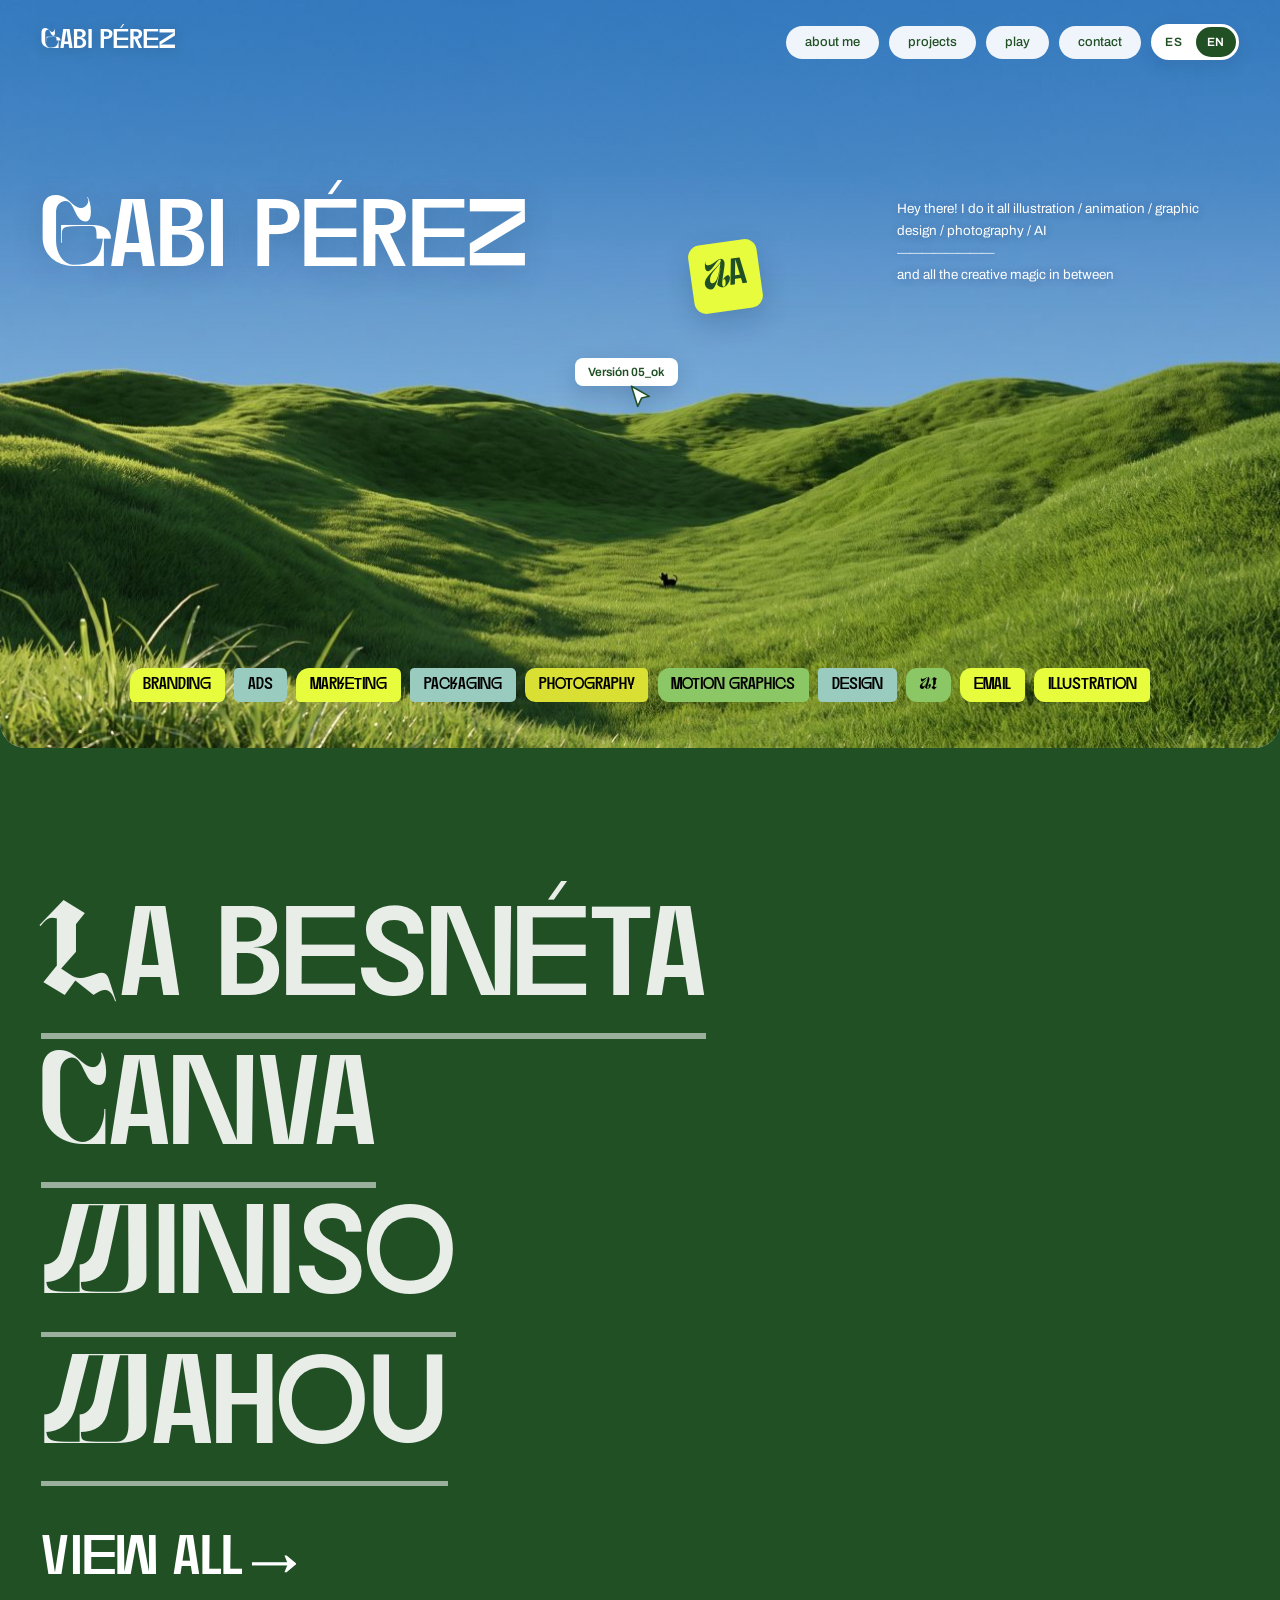
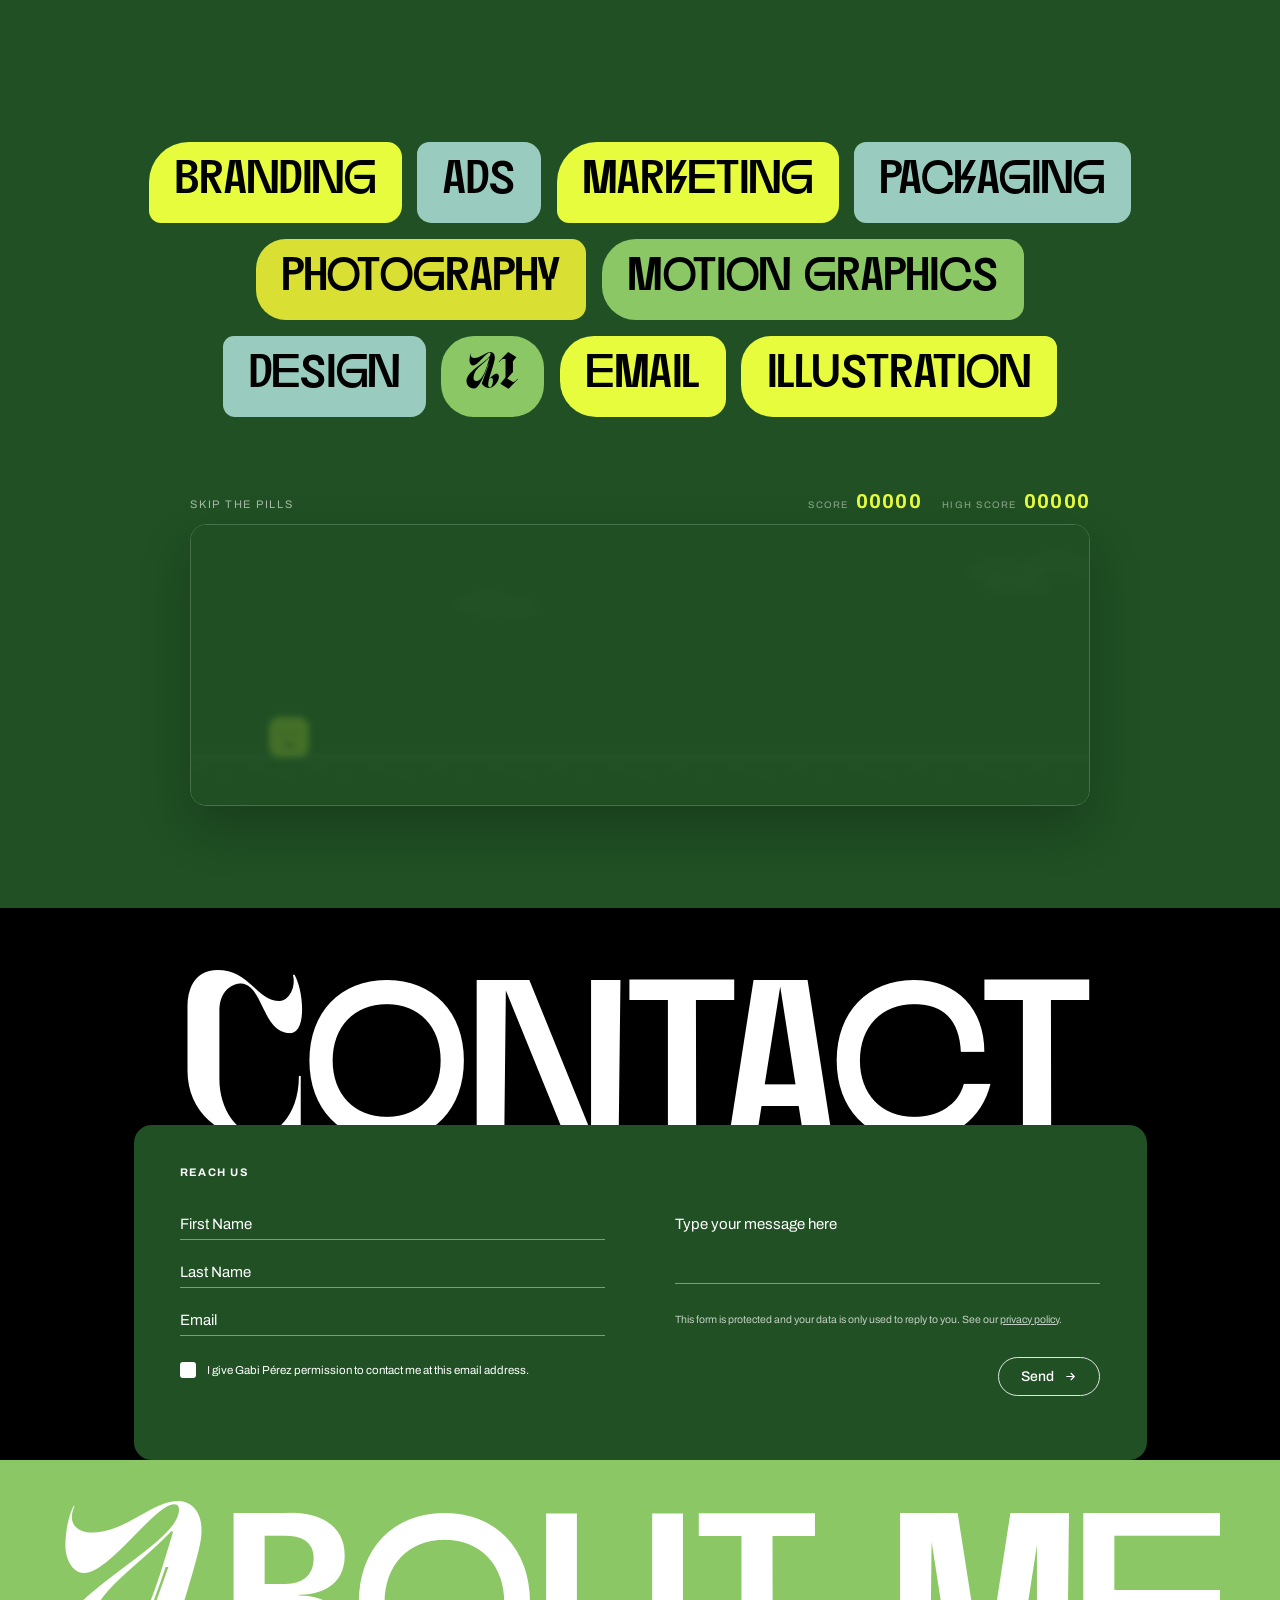
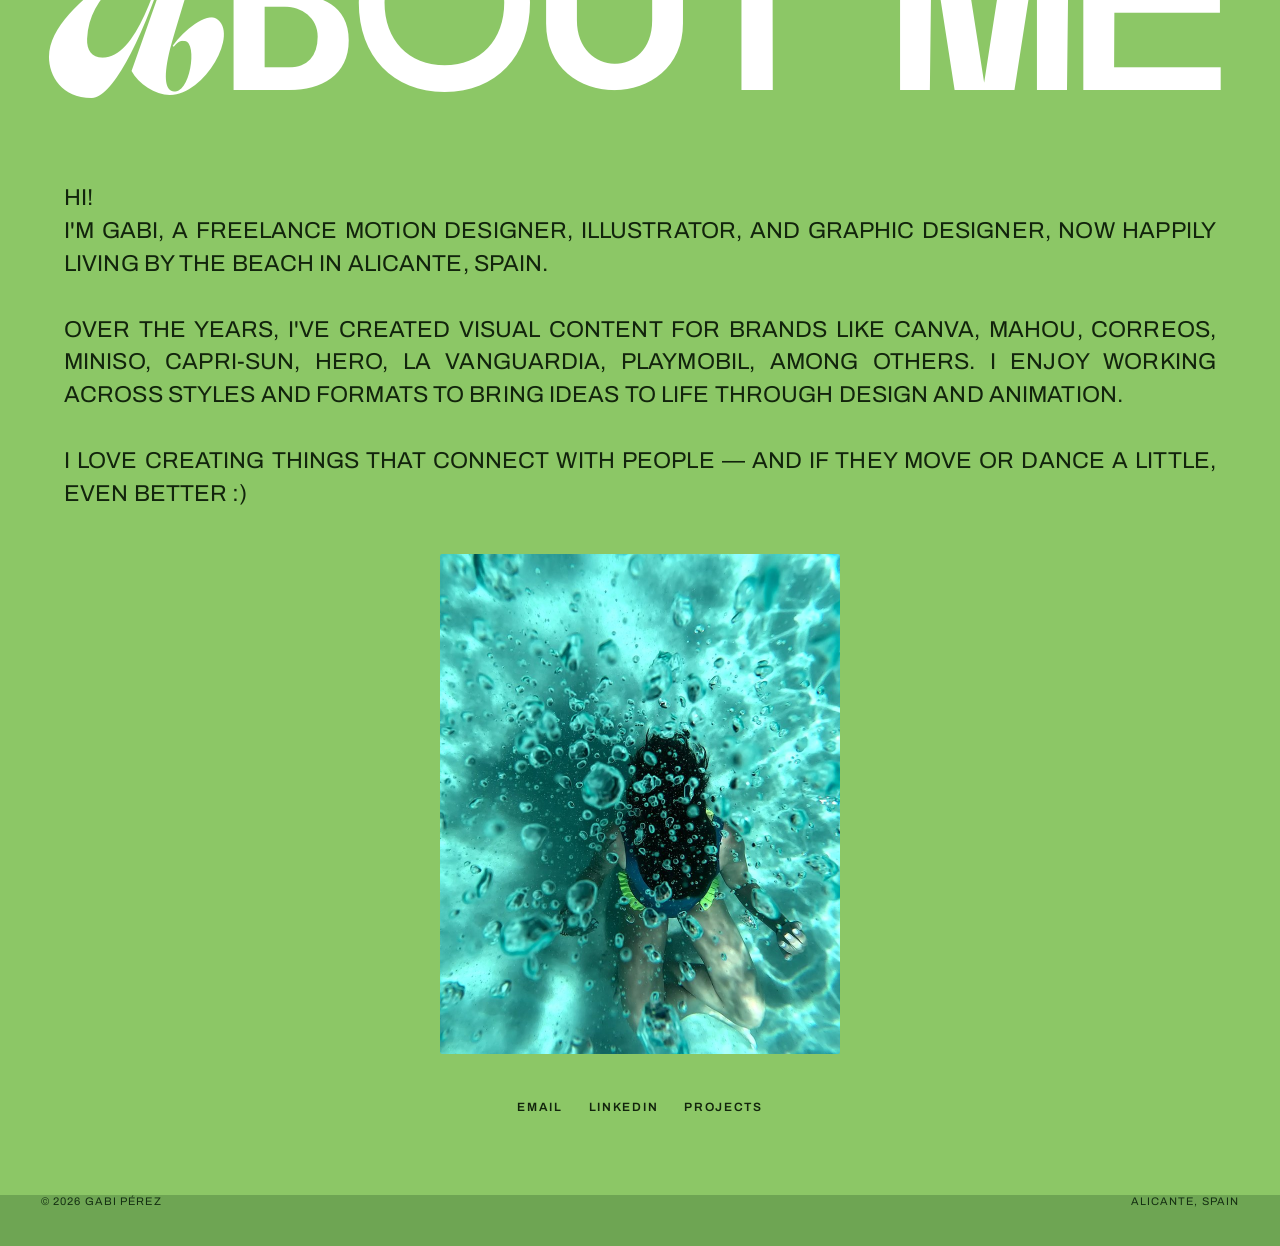
==== index.html @ c99c4c29 "Portafolio de Gabi Pérez" ====
<!DOCTYPE html>
<html lang="es">
<head>
<meta charset="utf-8">
<meta name="viewport" content="width=device-width, initial-scale=1">
<title>gabi pérez — motion design, ilustración y diseño gráfico</title>
<meta name="description" content="Gabi Pérez — motion designer, ilustradora y diseñadora gráfica freelance en Alicante.">
<meta property="og:title" content="gabi pérez">
<meta property="og:description" content="Motion design, ilustración y diseño gráfico.">
<link rel="preconnect" href="https://fonts.googleapis.com">
<link rel="preconnect" href="https://fonts.gstatic.com" crossorigin>
<link href="https://fonts.googleapis.com/css2?family=Archivo:wght@400;500;600;700;800&display=swap" rel="stylesheet">
<link rel="stylesheet" href="css/style.css">
</head>
<body>

<!-- ===================== NAVBAR ===================== -->
<header class="nav" id="nav">
  <a href="#top" class="nav-logo">Gabi pérez</a>
  <nav class="nav-pills">
    <a href="#about"     class="pill" data-i18n="nav.about">about me</a>
    <a href="#proyectos" class="pill" data-i18n="nav.proyectos">proyectos</a>
    <a href="#tags"      class="pill" data-i18n="nav.juega">juega</a>
    <a href="#contacto"  class="pill" data-i18n="nav.contacto">contacto</a>
    <span class="lang-switch" role="group" aria-label="Idioma / Language"><button type="button" data-lang="es">ES</button><button type="button" data-lang="en">EN</button></span>
  </nav>
</header>

<!-- ===================== HERO ===================== -->
<section class="hero" id="top">
  <div class="hero-bg"></div>

  <div class="hero-inner">
    <h1 class="hero-title" data-split>Gabi pérez</h1>

    <p class="hero-note">
      <span data-i18n="hero.note1">Hey there! I do it all illustration / animation /
      graphic design / photography / IA</span>
      <span class="dash">————————</span>
      <span data-i18n="hero.note2">and all the creative magic in between</span>
    </p>

    <!-- pegatina "Aa" -->
    <div class="sticky-aa" aria-hidden="true"><span>Aa</span></div>

    <!-- etiqueta de cursor tipo Figma -->
    <div class="cursor-tag" aria-hidden="true">
      <div class="cursor-chip">Versión 05_ok</div>
      <svg class="cursor-arrow" viewBox="0 0 24 24" fill="none">
        <path d="M4 2l16 9-7 1.6L9.6 20 4 2z" fill="#fff" stroke="#205024" stroke-width="1.4" stroke-linejoin="round"/>
      </svg>
    </div>
  </div>

  <!-- fila de etiquetas sobre las colinas -->
  <div class="hero-tags">
    <span class="tag-sm" data-tag="branding">branding</span><span class="tag-sm" data-tag="ads">ads</span>
    <span class="tag-sm" data-tag="marketing">marketing</span><span class="tag-sm" data-tag="packaging">packaging</span>
    <span class="tag-sm" data-tag="fotografía">fotografía</span><span class="tag-sm" data-tag="motion graphics">motion graphics</span>
    <span class="tag-sm" data-tag="diseño">diseño</span><span class="tag-sm" data-tag="ia">ia</span>
    <span class="tag-sm" data-tag="mailing">mailing</span><span class="tag-sm" data-tag="ilustración">ilustración</span>
  </div>
</section>

<!-- ===================== PROYECTOS ===================== -->
<section class="projects" id="proyectos">
  <p class="filtro-aviso" id="filtroAviso"></p>
  <div class="proj-list" id="projList"></div>

  <a class="ver-todos" href="#" id="verTodos">
    <span class="vt-label" data-i18n="proy.verTodos">ver todos</span>
    <span class="vt-arrow">→</span>
  </a>

  <!-- portada que aparece al pasar el ratón -->
  <figure class="proj-cover" id="projCover" aria-hidden="true">
    <img id="projCoverImg" alt="">
  </figure>
</section>

<!-- ===================== TAGS ===================== -->
<section class="tags" id="tags">
  <div class="tag-row">
    <span class="tag" data-tag="branding">branding</span><span class="tag lime" data-tag="ads">ads</span>
    <span class="tag" data-tag="marketing">marketing</span><span class="tag lime" data-tag="packaging">packaging</span>
  </div>
  <div class="tag-row">
    <span class="tag lime" data-tag="fotografía">fotografía</span><span class="tag" data-tag="motion graphics">motion graphics</span>
  </div>
  <div class="tag-row">
    <span class="tag" data-tag="diseño">diseño</span><span class="tag lime" data-tag="ia">ia</span>
    <span class="tag" data-tag="mailing">mailing</span><span class="tag lime" data-tag="ilustración">ilustración</span>
  </div>

  <!-- ---------- JUEGA: mini runner ---------- -->
  <div class="game-wrap">
    <div class="game-head">
      <span class="game-lbl" data-i18n="juego.lbl">salta las pastillas</span>
      <span class="game-scores">
        <span class="sc"><i data-i18n="juego.score">score</i> <b id="juegoScore">00000</b></span>
        <span class="sc"><i data-i18n="juego.record">récord</i> <b id="juegoBest">00000</b></span>
      </span>
    </div>

    <div class="game-box">
      <canvas id="juego" width="900" height="280"
              aria-label="Mini juego: salta los obstáculos" data-i18n-aria="juego.aria"></canvas>

      <div class="game-overlay on" id="juegoOverlay">
        <p class="game-t" id="juegoTitulo" data-i18n="juego.t">¿Jugamos?</p>
        <button class="game-btn" id="juegoBtn" type="button" data-i18n="juego.btn">Empezar</button>
        <p class="game-help" data-i18n="juego.help">espacio · flecha arriba · clic — para saltar</p>
      </div>
    </div>
  </div>
</section>

<!-- ===================== CONTACTO ===================== -->
<section class="contact" id="contacto">
  <h2 class="giant" data-split data-i18n="contacto.tit">Contacto</h2>

  <div class="contact-card">
    <p class="reach" data-i18n="contacto.reach">REACH US</p>

    <form id="contactForm" data-email="motiongabi@gmail.com" novalidate>
      <div class="form-cols">
        <div class="col">
          <div class="field">
            <input type="text" name="firstname" id="f-first" placeholder=" " autocomplete="given-name">
            <label for="f-first" data-i18n="form.nombre">First Name</label>
          </div>
          <div class="field">
            <input type="text" name="lastname" id="f-last" placeholder=" " autocomplete="family-name">
            <label for="f-last" data-i18n="form.apellido">Last Name</label>
          </div>
          <div class="field">
            <input type="email" name="email" id="f-mail" placeholder=" " autocomplete="email">
            <label for="f-mail" data-i18n="form.email">Email</label>
          </div>
          <label class="perm">
            <input type="checkbox" name="permission" id="f-perm">
            <span class="box" aria-hidden="true"></span>
            <span class="perm-txt" data-i18n="form.permiso">Doy permiso a Gabi Pérez para contactarme en este email.</span>
          </label>
        </div>

        <div class="col">
          <div class="field area">
            <textarea name="message" id="f-msg" placeholder=" "></textarea>
            <label for="f-msg" data-i18n="form.mensaje">Type your message here</label>
          </div>
          <p class="fine">
            <span data-i18n="form.fine">Este formulario está protegido y tus datos sólo se usan para responderte. Consulta la</span>
            <a href="#" data-i18n="form.priv">política de privacidad</a>.
          </p>
          <div class="send-bar">
            <p class="form-msg" id="formMsg" role="status" aria-live="polite"></p>
            <button type="submit" class="send">
              <span data-i18n="form.send">Send</span>
              <svg viewBox="0 0 24 24" fill="none" aria-hidden="true">
                <path d="M5 12h13M13 6l6 6-6 6" stroke="currentColor" stroke-width="2"
                      stroke-linecap="round" stroke-linejoin="round"/>
              </svg>
            </button>
          </div>
        </div>
      </div>
      <input type="text" name="_honey" class="hp" tabindex="-1" autocomplete="off" aria-hidden="true">
    </form>
  </div>
</section>

<!-- ===================== ABOUT ===================== -->
<section class="about" id="about">
  <h2 class="giant" data-split data-i18n="about.tit">About me</h2>

  <div class="about-text">
    <p data-i18n-html="about.p1">HI!<br>
      I'M GABI, A FREELANCE MOTION DESIGNER, ILLUSTRATOR, AND GRAPHIC DESIGNER, NOW HAPPILY LIVING BY THE BEACH IN ALICANTE, SPAIN.</p>
    <p data-i18n="about.p2">OVER THE YEARS, I'VE CREATED VISUAL CONTENT FOR BRANDS LIKE CANVA, MAHOU, CORREOS,
      MINISO, CAPRI-SUN, HERO, LA VANGUARDIA, PLAYMOBIL, AMONG OTHERS. I ENJOY WORKING
      ACROSS STYLES AND FORMATS TO BRING IDEAS TO LIFE THROUGH DESIGN AND ANIMATION.</p>
    <p data-i18n="about.p3">I LOVE CREATING THINGS THAT CONNECT WITH PEOPLE — AND IF THEY MOVE OR DANCE A
      LITTLE, EVEN BETTER :)</p>
  </div>

  <figure class="about-photo">
    <img src="img/about-gabi.jpg" alt="Gabi Pérez" loading="lazy">
  </figure>

  <div class="about-links">
    <a href="mailto:motiongabi@gmail.com">EMAIL</a>
    <a href="https://www.linkedin.com/in/gabriella-p%C3%A9rez-bastos-80079b127" target="_blank" rel="noopener">LINKEDIN</a>
    <a href="#proyectos" data-i18n="about.proyectos">PROYECTOS</a>
  </div>
</section>

<footer class="foot">
  <span>© <span id="yr"></span> Gabi Pérez</span>
  <span data-i18n="foot.lugar">Alicante, España</span>
</footer>

<script src="js/projects.js"></script>
<script src="js/i18n.js"></script>
<script src="js/site.js"></script>
<script src="js/juego.js"></script>
<script>document.getElementById("yr").textContent = new Date().getFullYear();</script>
</body>
</html>
---- css/style.css ----
/* ==================================================================
   gabi pérez — hoja de estilos
   Diseño trasladado del Figma "PORTFOLIO HOME LANDING".

   La fuente display es Dirtyline. OJO: en esta fuente las MAYÚSCULAS
   son los glifos decorativos con swash y las MINÚSCULAS son la caja
   alta limpia. Por eso los titulares se escriben en formato "Canva",
   "La besneta", "Contacto": sale la inicial decorativa y el resto
   en caja alta limpia, igual que en tu Figma.
   ================================================================== */

@font-face{
  font-family:'Dirtyline';
  src:url('../fonts/dirtyline.woff2') format('woff2'),
      url('../fonts/dirtyline.otf') format('opentype');
  font-weight:400;font-style:normal;font-display:swap;
}

:root{
  --green:#205024;          /* verde oscuro: proyectos y tarjeta form */
  --lime:#e7fc3d;           /* lime de los titulares activos          */
  --leaf:#8cc766;           /* verde claro del about                  */
  --sky:#4082c2;            /* azul del cielo                         */
  --black:#000000;
  --white:#ffffff;
  --ghost:rgba(255,255,255,.62);

  --max:1280px;
  --pad:clamp(20px,3.2vw,48px);
  --ease:cubic-bezier(.22,.9,.28,1);
}

*{box-sizing:border-box;margin:0;padding:0}
html{scroll-behavior:smooth}
body{
  background:var(--green);color:var(--white);
  font-family:'Archivo',-apple-system,BlinkMacSystemFont,'Helvetica Neue',sans-serif;
  -webkit-font-smoothing:antialiased;overflow-x:hidden;
}
a{color:inherit;text-decoration:none}
img{max-width:100%;display:block}
::selection{background:var(--lime);color:var(--green)}

.wrap{width:min(var(--max),100%);margin-inline:auto;padding-inline:var(--pad)}

/* titulares display */
.giant,.hero-title,.proj-name,.ver-todos .vt-label{
  font-family:'Dirtyline','Archivo',sans-serif;font-weight:400;
  letter-spacing:.005em;line-height:.92;
}

/* ==================================================================
   NAVBAR
================================================================== */
.nav{
  position:fixed;top:0;left:0;right:0;z-index:60;
  width:min(var(--max),100%);margin-inline:auto;
  display:flex;align-items:center;justify-content:space-between;
  gap:20px;padding:24px var(--pad);
  transition:padding .4s var(--ease);
}
.nav.stuck{
  padding-top:12px;padding-bottom:12px;
  background:rgba(32,80,36,.9);color:var(--white);
  -webkit-backdrop-filter:blur(12px);backdrop-filter:blur(12px);
  border-radius:0 0 20px 20px;
  box-shadow:0 10px 30px rgba(0,0,0,.16);
}
.nav-logo{
  font-family:'Dirtyline','Archivo',sans-serif;font-size:clamp(22px,2.1vw,30px);
  line-height:1;color:var(--white);position:relative;
  text-shadow:0 2px 14px rgba(0,0,0,.18);
}
.nav-logo::after{
  content:"";position:absolute;left:0;right:0;bottom:-5px;height:2px;
  background:var(--lime);transform:scaleX(0);transform-origin:right;
  transition:transform .45s var(--ease);
}
.nav-logo:hover::after{transform:scaleX(1);transform-origin:left}

.nav-pills{display:flex;gap:10px;align-items:center;flex-wrap:wrap}
.pill{
  font-size:13px;font-weight:500;line-height:1;
  padding:10px 19px;border-radius:99px;
  background:rgba(255,255,255,.92);color:var(--green);
  backdrop-filter:blur(8px);-webkit-backdrop-filter:blur(8px);
  transition:transform .35s var(--ease),background .35s var(--ease),color .35s var(--ease);
  will-change:transform;
}
.pill:hover{background:var(--lime);transform:translateY(-3px)}
/* selector de idioma: una pastilla partida ES | EN */
.lang-switch{display:inline-flex;background:var(--white);border-radius:999px;padding:3px;gap:2px;
  box-shadow:0 6px 18px rgba(20,50,90,.12)}
.lang-switch button{border:0;background:transparent;color:var(--green);cursor:pointer;
  font:600 12px/1 'Archivo',sans-serif;letter-spacing:.06em;padding:9px 11px;border-radius:999px;
  transition:background .2s,color .2s}
.lang-switch button:hover{background:rgba(231,252,61,.55)}
.lang-switch button.on{background:var(--green);color:var(--white)}
.lang-switch button:focus-visible{outline:2px solid var(--lime);outline-offset:2px}
.pill:active{transform:translateY(-1px) scale(.97)}

/* ==================================================================
   HERO
================================================================== */
.hero{
  position:relative;min-height:748px;height:58.4vw;max-height:820px;
  display:flex;flex-direction:column;justify-content:space-between;
  overflow:hidden;border-bottom-left-radius:26px;border-bottom-right-radius:26px;
}
.hero-bg{
  position:absolute;inset:0;z-index:0;
  background:linear-gradient(180deg,#3b7cc0 0%,#69a3d2 46%,#8fc0e2 58%) ,
             url('../img/hero-hills.jpg') center bottom / cover no-repeat;
  background-blend-mode:normal;
}
.hero-bg::after{
  content:"";position:absolute;inset:0;
  background:url('../img/hero-hills.jpg') center bottom / cover no-repeat;
}
.hero-inner{
  position:relative;z-index:2;
  width:min(var(--max),100%);margin-inline:auto;padding:0 var(--pad);
  margin-top:clamp(120px,15.5vw,200px);
  display:grid;grid-template-columns:1fr auto;gap:clamp(24px,5vw,80px);
  align-items:start;
}
.hero-title{
  font-size:clamp(52px,7.5vw,96px);color:var(--white);
  text-shadow:0 6px 30px rgba(20,50,90,.22);
}
.hero-note{
  max-width:342px;font-size:clamp(12px,1.05vw,14px);line-height:1.62;
  color:var(--white);text-shadow:0 1px 10px rgba(20,50,90,.3);
}
.hero-note .dash{display:block;opacity:.75;letter-spacing:-.08em}

/* pegatina Aa */
.sticky-aa{
  position:absolute;z-index:3;
  left:clamp(45%,54vw,700px);top:clamp(30px,3.4vw,44px);
  width:clamp(46px,5.4vw,69px);aspect-ratio:1;
  background:var(--lime);border-radius:12px;
  display:grid;place-items:center;transform:rotate(-8deg);
  box-shadow:0 10px 26px rgba(20,50,90,.22);
  animation:floaty 6s ease-in-out infinite;
}
.sticky-aa span{
  font-family:'Dirtyline','Archivo',sans-serif;color:var(--green);
  font-size:clamp(24px,2.9vw,38px);line-height:1;
}
@keyframes floaty{
  0%,100%{transform:rotate(-8deg) translateY(0)}
  50%    {transform:rotate(-5deg) translateY(-9px)}
}

/* etiqueta de cursor */
.cursor-tag{
  position:absolute;z-index:3;
  pointer-events:none;user-select:none;
  left:clamp(38%,45vw,575px);top:clamp(105px,12.5vw,160px);
  animation:floaty2 7s ease-in-out infinite;
}
.cursor-chip{
  background:var(--white);color:var(--green);
  font-size:clamp(10px,.95vw,12px);font-weight:600;
  padding:7px 13px;border-radius:8px;white-space:nowrap;
  box-shadow:0 8px 22px rgba(20,50,90,.2);
}
.cursor-arrow{
  position:absolute;left:52px;top:26px;
  width:clamp(20px,2.1vw,27px);height:auto;
  filter:drop-shadow(0 4px 10px rgba(20,50,90,.3));
}
@keyframes floaty2{
  0%,100%{transform:translate(0,0)}
  50%    {transform:translate(7px,-6px)}
}

/* etiquetas pequeñas sobre las colinas */
.hero-tags{
  position:relative;z-index:2;
  width:min(var(--max),100%);margin-inline:auto;
  padding:0 var(--pad) clamp(26px,3.6vw,46px);
  display:flex;flex-wrap:wrap;justify-content:center;
  gap:clamp(5px,.72vw,9.2px);
}
.tag-sm{
  display:inline-flex;align-items:center;justify-content:center;
  font-family:'Dirtyline','Archivo',sans-serif;font-weight:400;
  font-size:clamp(11px,1.25vw,16px);line-height:1;padding-top:.06em;
  height:clamp(25px,2.66vw,34px);
  padding-inline:clamp(9px,1.08vw,13.8px);
  border-radius:.4em;background:var(--white);color:#000;
  transition:transform .35s var(--ease),filter .35s var(--ease);
  cursor:pointer;
}
/* mismos colores y esquinas que las grandes, a escala */
.tag-sm[data-tag="branding"],
.tag-sm[data-tag="marketing"],
.tag-sm[data-tag="mailing"],
.tag-sm[data-tag="ilustración"]      {background:#e7fc3d}
.tag-sm[data-tag="ads"],
.tag-sm[data-tag="packaging"],
.tag-sm[data-tag="diseño"]           {background:#99ccbf}
.tag-sm[data-tag="fotografía"]       {background:#d9e033}
.tag-sm[data-tag="motion graphics"],
.tag-sm[data-tag="ia"]               {background:#8cc766}
.tag-sm[data-tag="branding"]       {border-radius:.85em .32em .36em .26em}
.tag-sm[data-tag="ads"]            {border-radius:.26em .36em .38em .30em}
.tag-sm[data-tag="marketing"]      {border-radius:.85em .36em .38em .26em}
.tag-sm[data-tag="packaging"]      {border-radius:.26em .32em .32em .26em}
.tag-sm[data-tag="fotografía"]     {border-radius:.64em .30em .30em .64em}
.tag-sm[data-tag="motion graphics"]{border-radius:.72em .36em .32em .72em}
.tag-sm[data-tag="diseño"]         {border-radius:.23em .30em .32em .26em}
.tag-sm[data-tag="ia"]             {border-radius:.70em .68em .68em .70em}
.tag-sm[data-tag="mailing"]        {border-radius:.72em .36em .38em .77em}
.tag-sm[data-tag="ilustración"]    {border-radius:.64em .26em .30em .68em}
.tag-sm:hover{transform:translateY(-3px) rotate(-1.2deg);filter:saturate(1.25) brightness(1.06)}

/* ==================================================================
   PROYECTOS
================================================================== */
.projects{
  position:relative;background:var(--green);
  width:min(var(--max),100%);margin-inline:auto;
  padding:clamp(70px,9vw,132px) var(--pad) clamp(60px,7vw,100px);
  scroll-margin-top:80px;
}
.proj-list{
  position:relative;z-index:2;max-width:74%;
  display:flex;flex-direction:column;align-items:flex-start;
  gap:clamp(2px,.35vw,5px);
}

/* el item se ajusta al ancho del texto, para que la línea de
   debajo mida exactamente lo que mide la palabra */
.proj-item{
  display:inline-flex;flex-direction:column;align-items:stretch;
  position:relative;max-width:100%;
}
.proj-name{
  display:block;font-size:clamp(34px,9.9vw,150px);
  white-space:nowrap;
  color:var(--white);opacity:.9;line-height:1.1;
  transition:color .45s var(--ease),opacity .45s var(--ease),
             transform .55s var(--ease);
  will-change:transform;
}
.proj-item .rule{
  display:block;height:clamp(3px,.42vw,6px);width:100%;
  background:currentColor;color:var(--white);opacity:.55;
  transform:scaleX(1);transform-origin:left;
  transition:background .45s var(--ease),transform .55s var(--ease),opacity .45s var(--ease);
}
.proj-item.on .proj-name{color:var(--lime);opacity:1;transform:translateX(clamp(6px,1vw,18px))}
.proj-item.on .rule{background:var(--lime);opacity:1}
.proj-item.dim .proj-name{opacity:.34}

/* portada flotante */
.proj-cover{
  position:absolute;z-index:3;pointer-events:none;
  right:0;top:0;
  width:clamp(220px,32vw,430px);aspect-ratio:529/344;
  border-radius:20px;overflow:hidden;
  background:rgba(255,255,255,.06);
  box-shadow:0 30px 70px rgba(0,0,0,.34);
  opacity:0;
  /* el JS pone "top" a la altura del proyecto señalado; aquí lo centramos */
  transform:translateY(-50%) rotate(-5deg) scale(.94);
  transition:opacity .45s var(--ease),transform .6s var(--ease),top .55s var(--ease);
}
.proj-cover.on{opacity:1;transform:translateY(-50%) rotate(-4deg) scale(1)}
.proj-cover img{width:100%;height:100%;object-fit:cover}

/* ver todos */
.ver-todos{
  position:relative;z-index:2;display:inline-flex;align-items:center;gap:.42em;
  margin-top:clamp(28px,3.6vw,54px);color:var(--white);
}
.ver-todos .vt-label{font-size:clamp(26px,4.4vw,56px);line-height:1}
.ver-todos .vt-arrow{
  font-size:clamp(24px,3.8vw,48px);line-height:1;
  transition:transform .45s var(--ease);
}
.ver-todos:hover .vt-label{color:var(--lime)}
.ver-todos:hover .vt-arrow{transform:translateX(14px);color:var(--lime)}
.ver-todos .vt-label,.ver-todos .vt-arrow{transition:color .4s var(--ease),transform .45s var(--ease)}

/* ==================================================================
   TAGS grandes
================================================================== */
.tags{
  background:var(--green);width:min(var(--max),100%);margin-inline:auto;
  padding:clamp(40px,5vw,70px) var(--pad) clamp(60px,8vw,110px);
  display:flex;flex-direction:column;gap:clamp(10px,1.3vw,17px);
  align-items:center;scroll-margin-top:80px;
}
.tag-row{
  display:flex;flex-wrap:wrap;justify-content:center;
  gap:clamp(5px,.81vw,10.4px) clamp(7px,1.22vw,15.6px);
}

/* Las pastillas del Figma: Dirtyline, altura 80, texto a 47,
   26 px de aire a cada lado y las esquinas medidas una a una —
   cada pastilla tiene su propio redondeo, por eso no son cápsulas. */
.tag{
  display:inline-flex;align-items:center;justify-content:center;
  font-family:'Dirtyline','Archivo',sans-serif;font-weight:400;
  font-size:clamp(19px,3.67vw,47px);line-height:1;
  height:clamp(33px,6.3vw,80.6px);
  padding:0 clamp(11px,2.03vw,26px);
  background:var(--white);color:#000;
  border-radius:.4em;
  transition:transform .45s var(--ease),filter .45s var(--ease),
             background .45s var(--ease),color .45s var(--ease);
  cursor:pointer;will-change:transform;
}

/* --- colores exactos del Figma --- */
.tag[data-tag="branding"],
.tag[data-tag="marketing"],
.tag[data-tag="mailing"],
.tag[data-tag="ilustración"]      {background:#e7fc3d}
.tag[data-tag="ads"],
.tag[data-tag="packaging"],
.tag[data-tag="diseño"]           {background:#99ccbf}
.tag[data-tag="fotografía"]       {background:#d9e033}
.tag[data-tag="motion graphics"],
.tag[data-tag="ia"]               {background:#8cc766}

/* --- esquinas, una por una (arriba-izq / arriba-dch / abajo-dch / abajo-izq) --- */
.tag[data-tag="branding"]       {border-radius:.85em .32em .36em .26em}
.tag[data-tag="ads"]            {border-radius:.26em .36em .38em .30em}
.tag[data-tag="marketing"]      {border-radius:.85em .36em .38em .26em}
.tag[data-tag="packaging"]      {border-radius:.26em .32em .32em .26em}
.tag[data-tag="fotografía"]     {border-radius:.64em .30em .30em .64em}
.tag[data-tag="motion graphics"]{border-radius:.72em .36em .32em .72em}
.tag[data-tag="diseño"]         {border-radius:.23em .30em .32em .26em}
.tag[data-tag="ia"]             {border-radius:.70em .68em .68em .70em}
.tag[data-tag="mailing"]        {border-radius:.72em .36em .38em .77em}
.tag[data-tag="ilustración"]    {border-radius:.64em .26em .30em .68em}

/* hover: se levanta y se aviva, sin cambiar de color */
.tag:hover{transform:translateY(-6px) rotate(-1.2deg);filter:saturate(1.25) brightness(1.06)}
.tag:active{transform:translateY(-2px) scale(.985)}

/* ==================================================================
   CONTACTO
================================================================== */
.contact{
  background:var(--black);padding:clamp(50px,6vw,80px) 0 0;
  scroll-margin-top:70px;position:relative;
}
.contact .giant{
  font-size:clamp(64px,17.8vw,228px);color:var(--white);
  text-align:center;line-height:.86;padding:0 var(--pad);
}
.contact-card{
  position:relative;z-index:2;
  width:min(1013px,calc(100% - var(--pad)*2));margin:-4.4vw auto 0;
  background:var(--green);border-radius:18px;
  padding:clamp(26px,3.2vw,42px) clamp(22px,3.6vw,57px) clamp(40px,5vw,72px);
}
.reach{
  font-size:11px;font-weight:700;letter-spacing:.13em;
  text-transform:uppercase;margin-bottom:clamp(22px,2.8vw,38px);
}
.form-cols{display:grid;grid-template-columns:1fr 1fr;gap:clamp(24px,5.5vw,71px)}
.col{display:flex;flex-direction:column;gap:22px}

.field{position:relative}
.field input,.field textarea{
  width:100%;background:none;border:0;border-bottom:1px solid rgba(255,255,255,.42);
  color:var(--white);font-family:inherit;font-size:15px;
  padding:2px 0 7px;outline:none;resize:none;
  transition:border-color .35s var(--ease);
}
.field.area textarea{min-height:70px;line-height:1.5}
.field label{
  position:absolute;left:0;top:2px;font-size:15px;color:var(--white);
  pointer-events:none;transition:.32s var(--ease);
}
.field input:focus,.field textarea:focus{border-bottom-color:var(--lime)}
.field input:focus + label,.field textarea:focus + label,
.field input:not(:placeholder-shown) + label,
.field textarea:not(:placeholder-shown) + label{
  top:-15px;font-size:10.5px;letter-spacing:.1em;text-transform:uppercase;color:var(--lime);
}

.perm{display:flex;align-items:center;gap:11px;cursor:pointer;margin-top:4px}
.perm input{position:absolute;opacity:0;width:0;height:0}
.perm .box{
  width:16px;height:16px;flex:0 0 16px;background:var(--white);border-radius:3px;
  position:relative;transition:background .3s var(--ease);
}
.perm .box::after{
  content:"";position:absolute;left:5px;top:1px;width:5px;height:10px;
  border:solid var(--green);border-width:0 2px 2px 0;transform:rotate(45deg) scale(0);
  transition:transform .3s var(--ease);
}
.perm input:checked + .box{background:var(--lime)}
.perm input:checked + .box::after{transform:rotate(45deg) scale(1)}
.perm-txt{font-size:11.5px;line-height:1.4}

.fine{font-size:10.5px;line-height:1.75;opacity:.72;margin-top:2px}
.fine a{text-decoration:underline}
.fine a:hover{color:var(--lime)}

.send-bar{display:flex;align-items:center;justify-content:space-between;gap:16px;margin-top:6px}
.form-msg{font-size:11.5px;line-height:1.5;min-height:1em}
.form-msg.ok{color:var(--lime)}
.form-msg.err{color:#ffd0d0}
.send{
  display:inline-flex;align-items:center;gap:10px;flex:0 0 auto;
  background:none;color:var(--white);border:1px solid rgba(255,255,255,.85);
  border-radius:99px;padding:11px 22px;cursor:pointer;
  font-family:inherit;font-size:14px;font-weight:500;
  transition:background .38s var(--ease),color .38s var(--ease),transform .38s var(--ease);
}
.send svg{width:13px;height:13px;transition:transform .4s var(--ease)}
.send:hover{background:var(--lime);color:var(--green);border-color:var(--lime);transform:translateY(-2px)}
.send:hover svg{transform:translateX(5px)}
.send[disabled]{opacity:.5;cursor:wait;transform:none}
.hp{position:absolute!important;left:-9999px}

/* ==================================================================
   ABOUT
================================================================== */
.about{
  background:var(--leaf);color:#12240c;
  padding:clamp(40px,4.6vw,64px) var(--pad) clamp(50px,6vw,90px);
  scroll-margin-top:70px;
}
/* Título centrado y a toda anchura, como lo dejaste en el Figma:
   "About me" mide 1174 px de ancho sobre el lienzo de 1280. */
.about .giant{
  font-size:clamp(52px,19.73vw,254px);color:var(--white);line-height:.86;
  text-align:center;margin-bottom:clamp(26px,3.6vw,52px);
}
.about-text{max-width:1152px;margin-inline:auto}
.about-text p{
  font-size:clamp(14px,1.797vw,23px);line-height:1.43;text-align:justify;
  text-transform:uppercase;letter-spacing:.005em;margin-bottom:1.43em;
}
.about-text p:last-child{margin-bottom:0}
/* la foto, centrada */
.about-photo{
  width:min(400px,72vw);margin:clamp(26px,3.4vw,44px) auto 0;
  border-radius:2px;overflow:hidden;
}
.about-photo img{width:100%;height:auto;aspect-ratio:400/500;object-fit:cover}
.about-links{
  display:flex;gap:26px;flex-wrap:wrap;justify-content:center;
  margin-top:clamp(28px,3.6vw,48px);
  font-size:12px;font-weight:600;letter-spacing:.14em;
}
.about-links a{position:relative;padding-bottom:4px}
.about-links a::after{
  content:"";position:absolute;left:0;right:0;bottom:0;height:2px;background:currentColor;
  transform:scaleX(0);transform-origin:right;transition:transform .4s var(--ease);
}
.about-links a:hover::after{transform:scaleX(1);transform-origin:left}

/* ==================================================================
   FOOTER
================================================================== */
.foot{
  background:var(--leaf);color:#12240c;
  padding:0 var(--pad) clamp(26px,3vw,40px);
  display:flex;justify-content:space-between;gap:16px;flex-wrap:wrap;
  font-size:11px;letter-spacing:.1em;text-transform:uppercase;opacity:.72;
}

/* ==================================================================
   APARICIÓN AL HACER SCROLL  (suave, nada exagerado)
================================================================== */
[data-reveal]{opacity:0;transform:translateY(22px)}
[data-reveal].seen{opacity:1;transform:none;
  transition:opacity .75s var(--ease),transform .75s var(--ease)}

/* ==================================================================
   RESPONSIVE
================================================================== */
@media (max-width:1180px){
  .proj-list{max-width:100%}
  .proj-name{white-space:normal}
}
@media (max-width:900px){
  .hero{height:auto;min-height:0;padding-bottom:8px}
  .hero-inner{grid-template-columns:1fr;margin-top:130px;padding-bottom:30px}
  .hero-note{max-width:none}
  .sticky-aa{left:auto;right:var(--pad);top:96px}
  .cursor-tag{display:none}
  .proj-list{max-width:100%}
  .proj-cover{
    position:relative;right:auto;top:auto;width:100%;margin:10px 0 22px;
    opacity:1;transform:none;display:none;
  }
  .proj-cover.on{display:block;transform:none}
  .form-cols{grid-template-columns:1fr}
  .contact-card{margin-top:-2vw}
}
@media (max-width:620px){
  .nav{gap:10px;padding-top:14px}
  .nav-pills{gap:6px}
  .pill{padding:8px 13px;font-size:11.5px}
  .lang-switch button{padding:7px 9px;font-size:11px}
  .hero-tags{gap:6px}
  .send-bar{flex-direction:column;align-items:stretch}
  .send{justify-content:center}
  .about-text p{text-align:left}
}
@media (prefers-reduced-motion:reduce){
  *{animation:none!important;transition-duration:.01ms!important}
  [data-reveal]{opacity:1;transform:none}
}

/* ==================================================================
   PÁGINA DE PROYECTO  (proyecto.html)
   ------------------------------------------------------------------
   Replica los frames del Figma: el lienzo es de 1440 y el contenido
   vive en una caja de 1312 (64 px de margen a cada lado). Todas las
   medidas de aquí salen de ahí.
================================================================== */
body.project-page{background:#fff;color:#111}

.c-in{
  width:min(1312px,100%);margin-inline:auto;
  padding-inline:clamp(20px,4.4vw,64px);
}

/* --- tipografía común de las secciones --- */
.c-ep{
  font-size:clamp(10px,.83vw,12px);font-weight:700;letter-spacing:.18em;
  text-transform:uppercase;opacity:.62;
}
.c-sec-tit,.c-brief-tit{
  font-size:clamp(28px,3.35vw,48px);line-height:1.06;font-weight:700;
  letter-spacing:-.02em;margin-top:clamp(12px,1.1vw,16px);
}
.c-sec-txt,.c-brief-txt{
  margin-top:clamp(14px,1.8vw,26px);max-width:60ch;
  font-size:clamp(14px,1.18vw,17px);line-height:1.62;opacity:.88;
}
.c-pie{
  margin-top:12px;font-size:clamp(9px,.73vw,10.5px);font-weight:700;
  letter-spacing:.14em;text-transform:uppercase;opacity:.6;line-height:1.5;
}
.c-pie.suelto{margin-top:18px}

/* ===================== HERO ===================== */
/* El hero del Figma mide 880 de alto: el titular arranca arriba y la
   línea de cliente/año queda pegada abajo. Se replica ese ritmo. */
.c-hero{
  position:relative;overflow:hidden;background:var(--bg);color:var(--ink);
  min-height:clamp(560px,61.1vw,880px);
  display:flex;align-items:stretch;
  padding:clamp(110px,9vw,130px) 0 clamp(34px,4vw,58px);
}
.c-hero .c-in{
  position:relative;z-index:2;
  display:flex;flex-direction:column;align-items:flex-start;width:100%;
}
.c-hero .c-meta{margin-top:auto}
.c-volver{
  display:inline-block;font-size:clamp(10px,.83vw,12px);font-weight:700;
  letter-spacing:.16em;opacity:.7;margin-bottom:clamp(20px,2.8vw,40px);
  transition:opacity .35s var(--ease),transform .35s var(--ease);
}
.c-volver:hover{opacity:1;transform:translateX(-5px)}
.c-titulo{
  font-family:'Dirtyline','Archivo',sans-serif;font-weight:400;
  font-size:clamp(60px,13.5vw,194px);line-height:.82;letter-spacing:0;
}
.c-sub{
  margin-top:clamp(20px,2.6vw,38px);max-width:38ch;
  font-size:clamp(15px,1.4vw,20px);line-height:1.45;opacity:.92;
}
.c-pills{display:flex;flex-wrap:wrap;gap:clamp(6px,.7vw,10px);margin-top:clamp(22px,2.6vw,38px)}
.c-pill{
  display:inline-flex;align-items:center;height:clamp(28px,2.5vw,36px);
  padding:0 clamp(12px,1.4vw,20px);border-radius:99px;
  font-size:clamp(9px,.78vw,11px);font-weight:700;letter-spacing:.13em;
  transition:transform .4s var(--ease);
}
.c-pill:hover{transform:translateY(-3px)}
.c-meta{
  padding-top:clamp(24px,3vw,44px);font-size:clamp(9px,.83vw,12px);
  font-weight:700;letter-spacing:.16em;opacity:.6;
}

/* Los vectores de una tinta se pintan con máscara: heredan currentColor */
[data-svg]{
  -webkit-mask-repeat:no-repeat;mask-repeat:no-repeat;
  -webkit-mask-position:center;mask-position:center;
  -webkit-mask-size:contain;mask-size:contain;
  background-color:currentColor;display:block;
}

/* el patrón y la mascota del hero */
.c-patron{
  position:absolute;top:-30%;right:-29.5%;width:82%;max-width:1180px;
  aspect-ratio:1;z-index:0;opacity:.9;pointer-events:none;
}
.c-patron.esquina{top:-34%;right:auto;left:-14%;width:70%}
.c-patron.centro{top:-46%;left:50%;transform:translateX(-50%);right:auto;width:92%;opacity:.5}
.c-mascota{
  position:absolute;right:clamp(-40px,2vw,60px);bottom:0;width:clamp(180px,32vw,470px);
  height:auto;z-index:1;pointer-events:none;
}
.c-mascota.chica{position:static;display:block;width:clamp(120px,13vw,190px);margin:clamp(24px,3vw,40px) auto 0}
.c-hero-img{
  position:absolute;right:clamp(-20px,3vw,64px);top:50%;transform:translateY(-50%);
  width:clamp(240px,40vw,600px);z-index:1;
}
.c-hero-img .c-card{margin:0}
.c-flotantes{position:absolute;inset:0;z-index:1;pointer-events:none}
.c-flota{position:absolute;width:var(--w);max-width:26vw;height:auto}
.c-flota.f1{right:12%;top:22%}
.c-flota.f2{right:4%;top:44%}
.c-flota.f3{right:20%;top:64%}

/* ===================== MARQUEE ===================== */
.c-marquee{
  background:var(--bg);color:var(--ink);overflow:hidden;
  height:clamp(88px,9.9vw,142px);display:flex;align-items:center;
}
.c-banda{
  display:flex;align-items:center;gap:clamp(14px,1.6vw,24px);
  white-space:nowrap;animation:rueda 34s linear infinite;
  font-size:clamp(24px,2.9vw,42px);font-weight:700;letter-spacing:-.02em;
}
/* en el Figma la cinta es una banda de color, ligeramente girada */
.c-marquee.con-banda{overflow:visible;position:relative;z-index:1}
.c-marquee.con-banda .c-banda{
  background:var(--banda);padding:clamp(10px,1.3vw,18px) clamp(14px,1.8vw,26px);
  transform:rotate(var(--giro,0deg));transform-origin:center;
}
.c-marquee.con-banda{overflow:hidden}
.c-banda i{font-style:normal;opacity:.7;font-size:.72em}
@keyframes rueda{from{transform:translateX(0)}to{transform:translateX(-25%)}}

/* ===================== BRIEF ===================== */
.c-brief{background:var(--bg);color:var(--ink);padding:clamp(48px,6.1vw,88px) 0}
.c-cols{display:grid;grid-template-columns:760fr 464fr;gap:clamp(28px,6vw,88px);align-items:start}
.c-brief .c-brief-tit{font-size:clamp(22px,2.3vw,33px);max-width:24ch}
.c-ficha{display:flex;flex-direction:column;gap:clamp(14px,1.5vw,22px)}
.c-dato h4{
  font-size:clamp(9px,.76vw,11px);font-weight:700;letter-spacing:.16em;
  text-transform:uppercase;opacity:.5;
}
.c-dato p{margin-top:6px;font-size:clamp(13px,1.11vw,16px);line-height:1.45}
.c-cifras{
  display:grid;grid-template-columns:repeat(4,1fr);gap:clamp(12px,1.5vw,22px);
  margin-top:clamp(30px,4vw,58px);
}
.c-cifra{border-top:2px solid currentColor;padding-top:clamp(14px,1.6vw,24px)}
.c-cifra b{display:block;font-size:clamp(34px,3.8vw,55px);line-height:1;font-weight:700}
.c-cifra span{
  display:block;margin-top:clamp(10px,1.2vw,18px);
  font-size:clamp(9px,.76vw,11px);font-weight:700;letter-spacing:.14em;opacity:.62;
}

/* ===================== SECCIONES ===================== */
.c-sec{
  position:relative;overflow:hidden;
  background:var(--bg);color:var(--ink);padding:clamp(52px,6.7vw,96px) 0;
}
.c-sec .c-in{position:relative;z-index:2}

.c-filas,.c-mosaico{
  display:flex;flex-direction:column;gap:clamp(16px,2.1vw,30px);
  margin-top:clamp(26px,3.3vw,48px);
}
.c-mosaico{gap:clamp(10px,1.1vw,16px)}
.c-sec.sangra .c-mosaico{
  width:100vw;margin-left:calc(50% - 50vw);
  padding-inline:0;
}
.c-fila{display:grid;gap:clamp(12px,1.6vw,22px);align-items:start}
.c-apilado{display:grid;gap:clamp(12px,1.6vw,22px)}

.c-card{position:relative;transition:transform .55s var(--ease)}
.c-card[data-full]{cursor:zoom-in}
.c-card:hover{transform:translateY(-5px)}
.c-hueco{
  position:relative;overflow:hidden;border-radius:10px;
  background:rgba(0,0,0,.07);
}
.c-hueco img,.c-hueco video{
  display:block;width:100%;height:100%;object-fit:cover;
}
.c-embed{
  display:flex;align-items:center;justify-content:center;
  background:rgba(0,0,0,.12);border:1px dashed currentColor;
}
.c-embed.con-video{border:0;background:rgba(0,0,0,.2)}
/* pieza de vídeo que todavía no tiene archivo: tarjeta sobria, no un hueco roto */
.c-espera{
  display:flex;flex-direction:column;align-items:center;justify-content:center;gap:12px;
  background:currentColor;border-radius:10px;
}
.c-espera > *{color:var(--bg)}
.c-espera svg{width:clamp(26px,3vw,40px);height:auto;opacity:.55}
.c-espera span{
  font-size:clamp(9px,.78vw,11px);font-weight:700;letter-spacing:.14em;opacity:.55;
}
.c-embed iframe{position:absolute;inset:0;width:100%;height:100%;border:0}
.c-embed span{
  font-size:10px;font-weight:700;letter-spacing:.16em;text-transform:uppercase;opacity:.7;
}
.c-fila.con-tarjeta .c-hueco{background:var(--tarjeta)}
.c-fila.con-tarjeta .c-hueco img{object-fit:contain;padding:clamp(16px,2.2vw,32px)}

/* --- 01 · la marca: wordmark y retículas de logo --- */
.c-wordmark{
  margin-top:clamp(26px,3.3vw,48px);width:min(1020px,100%);margin-inline:auto;
  aspect-ratio:1020/268;
}
.c-rejilla{display:grid;gap:clamp(12px,1.6vw,22px);margin-top:clamp(20px,2.4vw,34px)}
.c-tile{
  display:flex;flex-direction:column;align-items:center;justify-content:center;
  gap:14px;border-radius:10px;padding:clamp(20px,3vw,44px) clamp(14px,2vw,28px);
  min-height:clamp(150px,20.8vw,300px);text-align:center;
  box-shadow:inset 0 0 0 1px rgba(0,0,0,.10);
}
.c-tile-logo{display:block;width:min(400px,74%);aspect-ratio:1020/268}
.c-tile .c-pie{margin-top:auto;opacity:.7}

/* --- 02 · paleta y tipografía --- */
.c-swatches{
  display:grid;grid-template-columns:repeat(5,1fr);
  gap:clamp(12px,1.6vw,22px);margin-top:clamp(26px,3.3vw,48px);
}
.c-muestra{display:block;aspect-ratio:250/230;border-radius:10px;box-shadow:inset 0 0 0 1px rgba(0,0,0,.08)}
.c-swatch b{display:block;margin-top:14px;font-size:clamp(13px,1.18vw,17px);font-weight:700}
.c-hex{
  display:block;margin-top:6px;font-size:clamp(9px,.76vw,11px);
  font-weight:700;letter-spacing:.1em;opacity:.6;line-height:1.5;
}
.c-specimen{
  display:grid;grid-template-columns:repeat(3,1fr);
  gap:clamp(16px,2.2vw,32px);margin-top:clamp(30px,4vw,56px);
}
.c-tipo{border-top:2px solid currentColor;padding-top:clamp(16px,2vw,30px)}
.c-aabb{display:block;font-size:clamp(38px,4.3vw,62px);line-height:1;font-weight:700}
.c-tipo b{display:block;margin-top:14px;font-size:clamp(13px,1.18vw,17px)}
.c-uso{display:block;margin-top:8px;font-size:clamp(9px,.76vw,11px);font-weight:700;letter-spacing:.14em;opacity:.6}

/* --- 03 · el patrón --- */
.c-colorways{display:flex;flex-wrap:wrap;gap:clamp(12px,1.6vw,22px);margin-top:clamp(26px,3.3vw,48px)}
.c-cw{
  display:block;width:clamp(96px,10.4vw,150px);aspect-ratio:1;
  border-radius:10px;overflow:hidden;position:relative;
}
.c-cw::after{
  content:"";position:absolute;top:-56%;left:-56%;width:213%;height:213%;
  background-color:currentColor;
  -webkit-mask:var(--hilos) no-repeat center/contain;
          mask:var(--hilos) no-repeat center/contain;
}

/* --- 07 · correos --- */
.c-correos{
  display:grid;grid-template-columns:repeat(3,1fr);
  gap:clamp(16px,2.2vw,32px);margin-top:clamp(26px,3.3vw,48px);align-items:start;
}
.c-sobre{
  border-radius:10px;overflow:hidden;background:rgba(0,0,0,.06);
  max-height:clamp(360px,40vw,584px);
}
.c-sobre img{display:block;width:100%;height:auto}

/* --- pares antes / después --- */
.c-pares{display:grid;gap:clamp(52px,7vw,100px);margin-top:clamp(26px,3.3vw,48px)}
.c-par-head{display:flex;gap:clamp(12px,1.6vw,22px);align-items:baseline;margin-bottom:clamp(10px,1.1vw,16px)}
.c-par-n{
  flex:0 0 auto;font-size:clamp(9px,.76vw,11px);font-weight:700;
  letter-spacing:.16em;opacity:.55;
}
.c-par-txt{font-size:clamp(13px,1.11vw,16px);line-height:1.5;max-width:70ch;opacity:.9}
.comparador{
  position:relative;border-radius:10px;overflow:hidden;line-height:0;user-select:none;
}
.cmp-img{position:relative}
.cmp-img img{display:block;width:100%;height:auto}
.cmp-a{position:absolute;inset:0;z-index:2;clip-path:inset(0 50% 0 0)}
.cmp-a img{width:100%;height:100%;object-fit:cover}
.cmp-tag{
  position:absolute;top:14px;left:14px;z-index:3;line-height:1;
  font-size:10px;font-weight:700;letter-spacing:.16em;
  background:#fff;color:#111;border-radius:99px;padding:6px 12px;
}
.cmp-tag.der{left:auto;right:14px}
.cmp-rango{position:absolute;inset:0;z-index:5;width:100%;height:100%;margin:0;opacity:0;cursor:ew-resize}
.cmp-tirador{
  position:absolute;top:0;bottom:0;left:50%;width:2px;z-index:4;background:#fff;
  transform:translateX(-1px);pointer-events:none;box-shadow:0 0 0 1px rgba(0,0,0,.18);
}
.cmp-tirador::after{
  content:"";position:absolute;top:50%;left:50%;width:38px;height:38px;
  transform:translate(-50%,-50%);border-radius:50%;background:#fff;
  box-shadow:0 4px 14px rgba(0,0,0,.3);
}

/* --- pie de dos columnas (fotografía) --- */
.c-pie2{
  display:flex;justify-content:space-between;gap:20px;flex-wrap:wrap;
  margin-top:clamp(24px,3vw,44px);
  font-size:clamp(9px,.83vw,12px);font-weight:700;letter-spacing:.14em;opacity:.6;
}
.c-sec.sangra .c-pie2{width:min(1312px,100%);margin-inline:auto;padding-inline:clamp(20px,4.4vw,64px)}

/* ===================== CIERRE ===================== */
.c-cierre{
  position:relative;overflow:hidden;background:var(--bg);color:var(--ink);
  padding:clamp(56px,6.9vw,100px) 0;text-align:center;
}
.c-cierre .c-in{position:relative;z-index:2}
.c-tools{display:flex;flex-wrap:wrap;gap:8px;justify-content:center}
.c-tool{
  display:inline-flex;align-items:center;height:32px;padding:0 16px;border-radius:99px;
  border:1px solid currentColor;font-size:10px;font-weight:700;letter-spacing:.14em;opacity:.8;
}
.c-firma-logo{width:min(1060px,88%);margin:clamp(34px,4.4vw,64px) auto 0;aspect-ratio:1020/268}
.c-firma-txt{
  font-family:'Dirtyline','Archivo',sans-serif;font-weight:400;
  font-size:clamp(56px,11.6vw,167px);line-height:.9;margin-top:clamp(24px,3vw,44px);
}
.c-lema{
  margin-top:clamp(14px,1.8vw,26px);
  font-size:clamp(10px,.9vw,13px);font-weight:700;letter-spacing:.18em;opacity:.72;
}
.c-enlace{
  display:inline-block;margin-top:clamp(20px,2.6vw,38px);
  font-size:clamp(13px,1.25vw,18px);font-weight:700;
  border-bottom:2px solid currentColor;padding-bottom:3px;
  transition:opacity .35s var(--ease),transform .35s var(--ease);
}
.c-enlace:hover{opacity:.75;transform:translateY(-2px)}

/* ===================== FOOTER ===================== */
.c-foot{background:#111;color:#fff}
.c-sig{
  display:flex;flex-direction:column;gap:10px;align-items:center;justify-content:center;
  min-height:145px;padding:clamp(26px,3vw,44px) 20px;
  transition:background .4s var(--ease);
}
.c-sig:hover{background:#1c1c1c}
.c-sig-lbl{font-size:clamp(9px,.83vw,12px);font-weight:700;letter-spacing:.18em;opacity:.6}
.c-sig-nom{
  font-family:'Dirtyline','Archivo',sans-serif;font-weight:400;
  font-size:clamp(26px,3.1vw,45px);line-height:1;
  transition:transform .4s var(--ease);
}
.c-sig:hover .c-sig-nom{transform:translateX(10px)}
.c-barra{
  border-top:1px solid rgba(255,255,255,.2);
  display:flex;justify-content:space-between;gap:16px;flex-wrap:wrap;
  padding:16px clamp(20px,4.4vw,64px);
  font-size:clamp(9px,.76vw,11px);font-weight:700;letter-spacing:.14em;opacity:.62;
}

/* ===================== VISOR ===================== */
.lb{
  position:fixed;inset:0;background:rgba(6,6,6,.96);z-index:100;
  display:none;align-items:center;justify-content:center;padding:70px 26px;
}
.lb.on{display:flex}
.lb img{max-width:100%;max-height:100%;object-fit:contain}
.lb .cap,.lb .x{font-size:11.5px;letter-spacing:.1em;text-transform:uppercase;color:#fff}
.lb .cap{position:absolute;left:26px;bottom:22px;opacity:.7}
.lb .x{position:absolute;top:20px;right:26px;background:none;border:0;cursor:pointer}
.lb .x:hover{color:var(--lime)}
.lb .arrow{
  position:absolute;top:50%;transform:translateY(-50%);background:none;border:0;
  color:#fff;font-size:38px;cursor:pointer;padding:14px;line-height:1;opacity:.6;
  transition:opacity .3s var(--ease),color .3s var(--ease);
}
.lb .arrow:hover{opacity:1;color:var(--lime)}
.lb .prev{left:6px}.lb .next{right:6px}
body.sin-scroll{overflow:hidden}

/* ===================== RESPONSIVE ===================== */
@media (max-width:1000px){
  .c-cols{grid-template-columns:1fr}
  .c-swatches{grid-template-columns:repeat(3,1fr)}
  .c-specimen{grid-template-columns:1fr}
  .c-correos{grid-template-columns:1fr 1fr}
  .c-hero-img,.c-flotantes{position:static;transform:none;width:100%;margin-top:34px}
  .c-flota{position:static;display:inline-block;width:clamp(90px,20vw,150px);margin-right:12px}
  .c-mascota{width:clamp(150px,34vw,260px);opacity:.9}
}
@media (max-width:760px){
  .c-fila{grid-template-columns:1fr!important}
  .c-rejilla{grid-template-columns:repeat(2,1fr)!important}
  .c-cifras{grid-template-columns:1fr 1fr}
  .c-swatches{grid-template-columns:repeat(2,1fr)}
  .c-correos{grid-template-columns:1fr}
  .c-hero{min-height:0}
  .c-mascota{position:static;display:block;margin:26px auto 0;width:60%}
  .c-patron{opacity:.55}
}
/* ==================================================================
   JUEGA — mini runner
================================================================== */
.game-wrap{width:min(900px,100%);margin:clamp(34px,4.4vw,60px) auto 0}
.game-head{
  display:flex;align-items:baseline;justify-content:space-between;gap:16px;
  flex-wrap:wrap;margin-bottom:12px;
}
.game-lbl{font-size:11px;letter-spacing:.16em;text-transform:uppercase;opacity:.6}
.game-scores{display:flex;gap:20px}
.game-scores .sc{display:flex;align-items:baseline;gap:7px}
.game-scores i{font-style:normal;font-size:9.5px;letter-spacing:.16em;
  text-transform:uppercase;opacity:.5}
.game-scores b{
  font-family:'Archivo',sans-serif;font-weight:700;
  font-variant-numeric:tabular-nums;font-feature-settings:"tnum";
  font-size:clamp(15px,1.6vw,20px);letter-spacing:.06em;color:var(--lime);
}
.game-box{
  position:relative;border-radius:16px;overflow:hidden;
  border:1px solid rgba(255,255,255,.18);
  box-shadow:0 22px 50px rgba(0,0,0,.22);
}
#juego{display:block;width:100%;height:clamp(190px,26vw,280px);
  touch-action:manipulation;cursor:pointer}
.game-overlay{
  position:absolute;inset:0;display:none;
  flex-direction:column;align-items:center;justify-content:center;gap:14px;
  background:rgba(32,80,36,.82);backdrop-filter:blur(3px);
  -webkit-backdrop-filter:blur(3px);text-align:center;padding:20px;
}
.game-overlay.on{display:flex;animation:gfade .35s var(--ease)}
@keyframes gfade{from{opacity:0}to{opacity:1}}
.game-t{
  font-family:'Dirtyline','Archivo',sans-serif;font-weight:400;
  font-size:clamp(30px,5vw,58px);line-height:1;color:var(--lime);
}
.game-btn{
  background:var(--lime);color:var(--green);border:0;border-radius:99px;
  padding:12px 28px;cursor:pointer;font-family:inherit;
  font-size:14px;font-weight:600;
  transition:transform .35s var(--ease),background .35s var(--ease);
}
.game-btn:hover{transform:translateY(-3px) scale(1.03);background:var(--white)}
.game-btn:active{transform:translateY(-1px) scale(.98)}
.game-help{font-size:10.5px;letter-spacing:.11em;text-transform:uppercase;opacity:.62}

@media (max-width:620px){
  .game-scores{gap:14px}
  .game-help{font-size:9.5px}
}

/* --- filtro por etiqueta --- */
.filtro-aviso{
  font-size:11.5px;letter-spacing:.14em;text-transform:uppercase;
  opacity:.75;margin-bottom:18px;min-height:1.1em;
}
.filtro-aviso b{color:var(--lime);font-weight:700}
.filtro-aviso button{
  background:none;border:0;color:inherit;cursor:pointer;font:inherit;
  text-decoration:underline;opacity:.8;padding:0;
}
.filtro-aviso button:hover{color:var(--lime);opacity:1}
/* etiqueta activa: mantiene su color y se marca con un aro,
   para que no se pierda la paleta del Figma al filtrar */
.tag.activa,.tag-sm.activa{
  box-shadow:0 0 0 3px var(--green),0 0 0 6px rgba(255,255,255,.9);
  transform:translateY(-4px);
}
.tag,.tag-sm{user-select:none}

/* ==================================================================
   BLOQUES DEL CASO  (la estructura de tu Figma, node 40-31)
   ------------------------------------------------------------------
   Cada bloque trae su propio color de fondo y de tinta desde
   casos.js (--bg / --ink). El ancho de lectura es fijo para que el
   texto no se estire en pantallas grandes.
================================================================== */
.p-caso:empty{display:none}
.p-caso{margin-top:clamp(30px,4vw,54px)}

.bloque{
  background:var(--bg,#fff);color:var(--ink,#111);
  padding:clamp(56px,7vw,110px) var(--pad);
}
.bloque-in{width:min(1120px,100%);margin-inline:auto}

.ep{
  font-size:11px;font-weight:700;letter-spacing:.2em;text-transform:uppercase;
  opacity:.66;margin-bottom:clamp(14px,1.6vw,22px);
}
.bt{
  font-size:clamp(26px,3.6vw,50px);line-height:1.06;font-weight:700;
  letter-spacing:-.02em;max-width:20ch;
}
.btx{
  margin-top:clamp(16px,1.8vw,24px);max-width:62ch;
  font-size:clamp(14px,1.15vw,17px);line-height:1.65;opacity:.86;
}

/* --- rejilla de piezas --- */
.piezas{
  display:grid;gap:clamp(16px,2.2vw,32px);
  margin-top:clamp(30px,3.6vw,54px);align-items:start;
}
.piezas.una   {grid-template-columns:1fr}
.piezas.dos   {grid-template-columns:repeat(2,1fr)}
.piezas.tres  {grid-template-columns:repeat(3,1fr)}
.piezas.cuatro{grid-template-columns:repeat(4,1fr)}
.piezas.stories{grid-template-columns:repeat(3,1fr)}

.pieza{
  position:relative;
  transition:transform .55s var(--ease);
}
.pieza img,.pieza video{
  border-radius:12px;background:rgba(0,0,0,.05);
  transition:box-shadow .55s var(--ease);
}
.pieza[data-full]{cursor:zoom-in}
.pieza:hover{transform:translateY(-6px)}
.pieza:hover img,.pieza:hover video{box-shadow:0 18px 40px rgba(0,0,0,.16)}
.pieza img,.pieza video{display:block;width:100%;height:auto}
.piezas.stories .pieza video,
.piezas.stories .pieza img{aspect-ratio:9/16;object-fit:cover}
.pieza.ancha{grid-column:1/-1;margin-top:clamp(16px,2.2vw,32px)}

.pie{
  padding:10px 2px 0;font-size:9.5px;font-weight:700;line-height:1.5;
  letter-spacing:.13em;text-transform:uppercase;opacity:.62;
}

/* --- comparador con tirador --- */
.comparador{
  position:relative;margin-top:clamp(28px,3.4vw,48px);
  border-radius:12px;overflow:hidden;line-height:0;user-select:none;
}
.cmp-img{position:relative}
.cmp-img img{display:block;width:100%;height:auto}
.cmp-a{position:absolute;inset:0;z-index:2;clip-path:inset(0 50% 0 0)}
.cmp-a img{height:100%;object-fit:cover;width:100%}
.cmp-tag{
  position:absolute;top:14px;left:14px;z-index:3;
  font-size:10px;font-weight:700;letter-spacing:.16em;
  background:#fff;color:#111;border-radius:99px;padding:6px 12px;line-height:1;
}
.cmp-tag.der{left:auto;right:14px}
.cmp-rango{
  position:absolute;inset:0;z-index:5;width:100%;height:100%;
  margin:0;opacity:0;cursor:ew-resize;
}
.cmp-tirador{
  position:absolute;top:0;bottom:0;left:50%;width:2px;z-index:4;
  background:#fff;transform:translateX(-1px);pointer-events:none;
  box-shadow:0 0 0 1px rgba(0,0,0,.16);
}
.cmp-tirador::after{
  content:"";position:absolute;top:50%;left:50%;width:38px;height:38px;
  transform:translate(-50%,-50%);border-radius:50%;
  background:#fff;box-shadow:0 4px 14px rgba(0,0,0,.28);
}

/* --- pares antes / después (Corny) --- */
.pares{display:grid;gap:clamp(34px,4vw,60px);margin-top:clamp(30px,3.6vw,54px)}
.par-n{
  font-size:10px;font-weight:700;letter-spacing:.2em;
  text-transform:uppercase;opacity:.5;
}
.par .comparador{margin-top:10px}
.par-txt{margin-top:14px;max-width:58ch;font-size:14px;line-height:1.6;opacity:.8}

/* --- vídeos incrustados dentro de un bloque --- */
.bloque .vwrap{
  position:relative;width:100%;aspect-ratio:16/9;
  overflow:hidden;background:rgba(0,0,0,.1);
}
.bloque .vwrap iframe{position:absolute;inset:0;width:100%;height:100%;border:0}

body.sin-scroll{overflow:hidden}

@media (max-width:900px){
  .piezas.tres,.piezas.cuatro{grid-template-columns:repeat(2,1fr)}
  .piezas.stories{grid-template-columns:repeat(2,1fr)}
  .bt{max-width:none}
}
@media (max-width:560px){
  .piezas.dos,.piezas.tres,.piezas.cuatro,.piezas.stories{grid-template-columns:1fr}
}

/* piezas en PNG con alfa: la tarjeta de color va detrás.
   Las hacemos cuadradas para que los pies queden alineados. */
.piezas.con-fondo .pieza img{
  background:var(--tarjeta,#fff);
  padding:clamp(18px,2.4vw,34px);
  aspect-ratio:1/1;object-fit:contain;
}

/* insignia sobre una pieza (los bucles de Miniso) */
.c-insignia{
  position:absolute;top:clamp(10px,1.1vw,16px);left:clamp(10px,1.1vw,16px);z-index:2;
  display:inline-flex;align-items:center;height:clamp(22px,2vw,28px);padding:0 clamp(9px,.9vw,13px);
  border-radius:99px;background:#2741D7;color:#fff;
  font-size:clamp(8px,.7vw,10px);font-weight:700;letter-spacing:.14em;line-height:1;
}


/* ==================================================================
   BLOQUES QUE LLEGARON CON LOS PROYECTOS NUEVOS
================================================================== */

/* tarjeta de color con texto dentro de una fila */
.c-panel{
  display:flex;flex-direction:column;justify-content:center;
  gap:clamp(12px,1.5vw,22px);
  padding:clamp(24px,3vw,48px) clamp(20px,2.5vw,40px);
  border-radius:10px;height:100%;
}
.c-panel .c-ep{opacity:.9}
.c-panel-tit{
  font-size:clamp(22px,2.65vw,38px);line-height:1.04;font-weight:700;letter-spacing:-.02em;
}
.c-panel-txt{font-size:clamp(13px,1.11vw,16px);line-height:1.55;opacity:.95}

/* rótulo que separa dos grupos dentro de una sección */
.c-rotulo{
  margin-top:clamp(30px,3.8vw,56px);
  font-size:clamp(10px,.9vw,13px);font-weight:700;letter-spacing:.18em;
  text-transform:uppercase;opacity:.85;
}
.c-rotulo + .c-filas{margin-top:clamp(14px,1.5vw,22px)}

/* la tabla de asuntos de correo (Bumbba) */
.c-asuntos{
  display:grid;gap:clamp(10px,1.1vw,16px) clamp(20px,3vw,48px);
  margin-top:clamp(18px,2vw,30px);
}
.c-asunto{display:flex;gap:14px;align-items:baseline;font-size:clamp(13px,1.11vw,16px);line-height:1.5}
.c-asunto b{
  flex:0 0 auto;font-size:clamp(9px,.76vw,11px);font-weight:700;
  letter-spacing:.14em;opacity:.9;
}

/* pegatina girada */
.c-sticker{
  display:inline-block;margin-top:clamp(22px,2.6vw,38px);
  background:currentColor;border-radius:99px;padding:9px 18px;
  font-size:clamp(9px,.78vw,11px);font-weight:700;letter-spacing:.14em;
  transform:rotate(-6deg);
}
.c-sticker{color:inherit;box-shadow:inset 0 0 0 1px currentColor;background:transparent}

/* una fila de una sola pieza se centra */
.c-fila:has(> :only-child){justify-content:center}

/* En inglés los títulos y descripciones van en un solo bloque y el
   navegador reparte las líneas de forma equilibrada (en español se
   respetan los saltos que están puestos a mano). */
.c-sub,.c-brief-tit,.c-sec-tit,.c-panel-tit{text-wrap:balance}
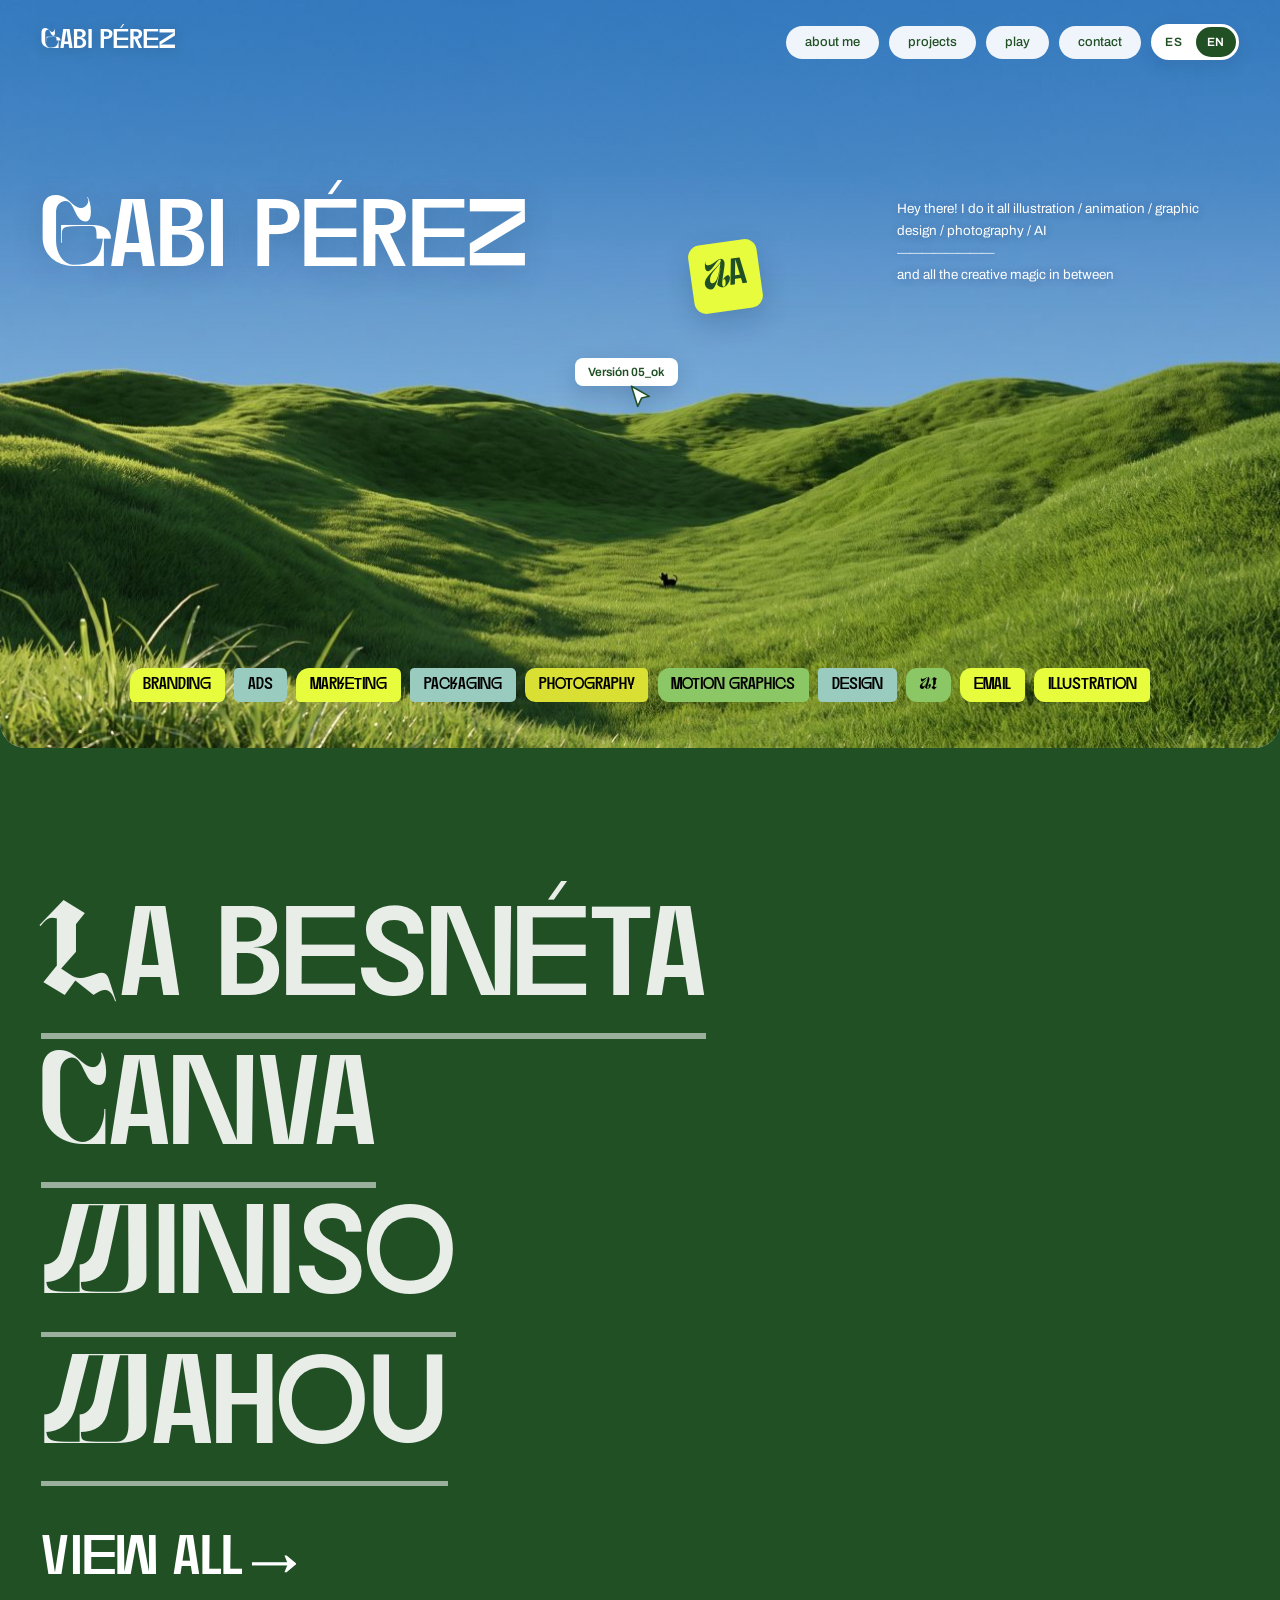
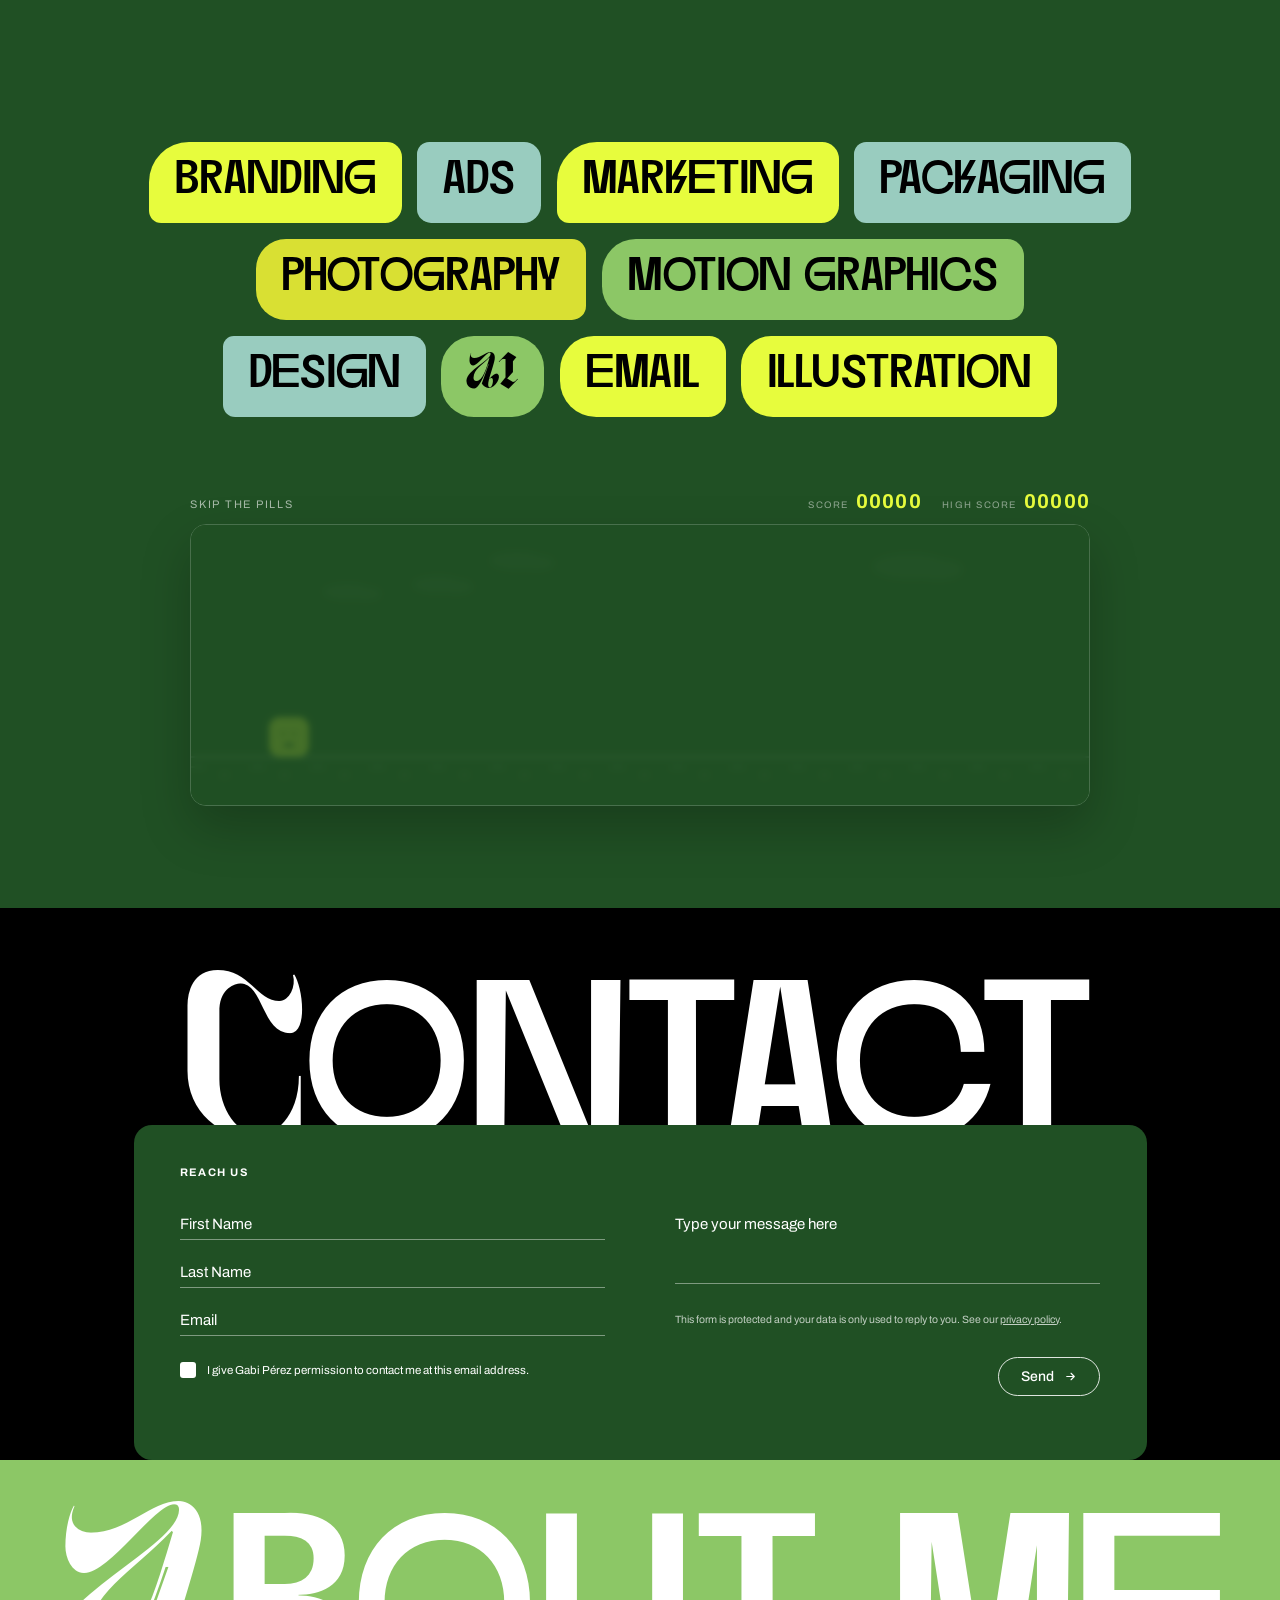
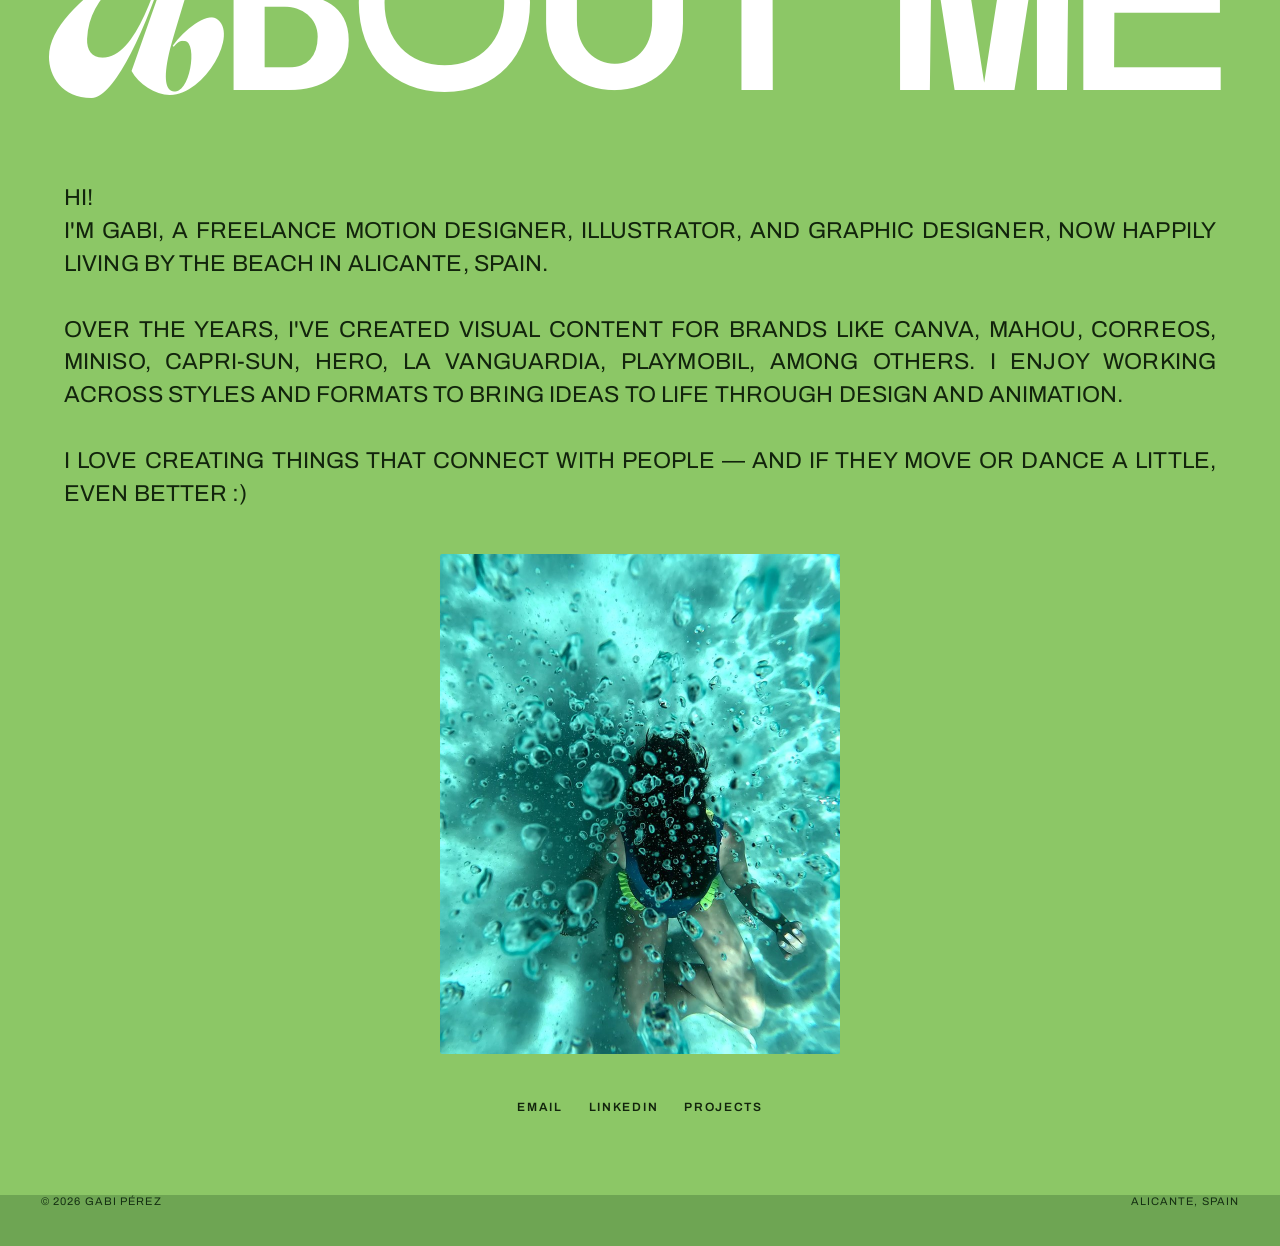
==== commit 9839c9b6: "Formulario: código de FormSubmit en vez del email" ====
--- a/index.html
+++ b/index.html
@@ -122,7 +122,7 @@
   <div class="contact-card">
     <p class="reach" data-i18n="contacto.reach">REACH US</p>
 
-    <form id="contactForm" data-email="motiongabi@gmail.com" novalidate>
+    <form id="contactForm" data-email="motiongabi@gmail.com" data-fs="0a9e8fdb4681e9f24f725695d4414fe4" novalidate>
       <div class="form-cols">
         <div class="col">
           <div class="field">
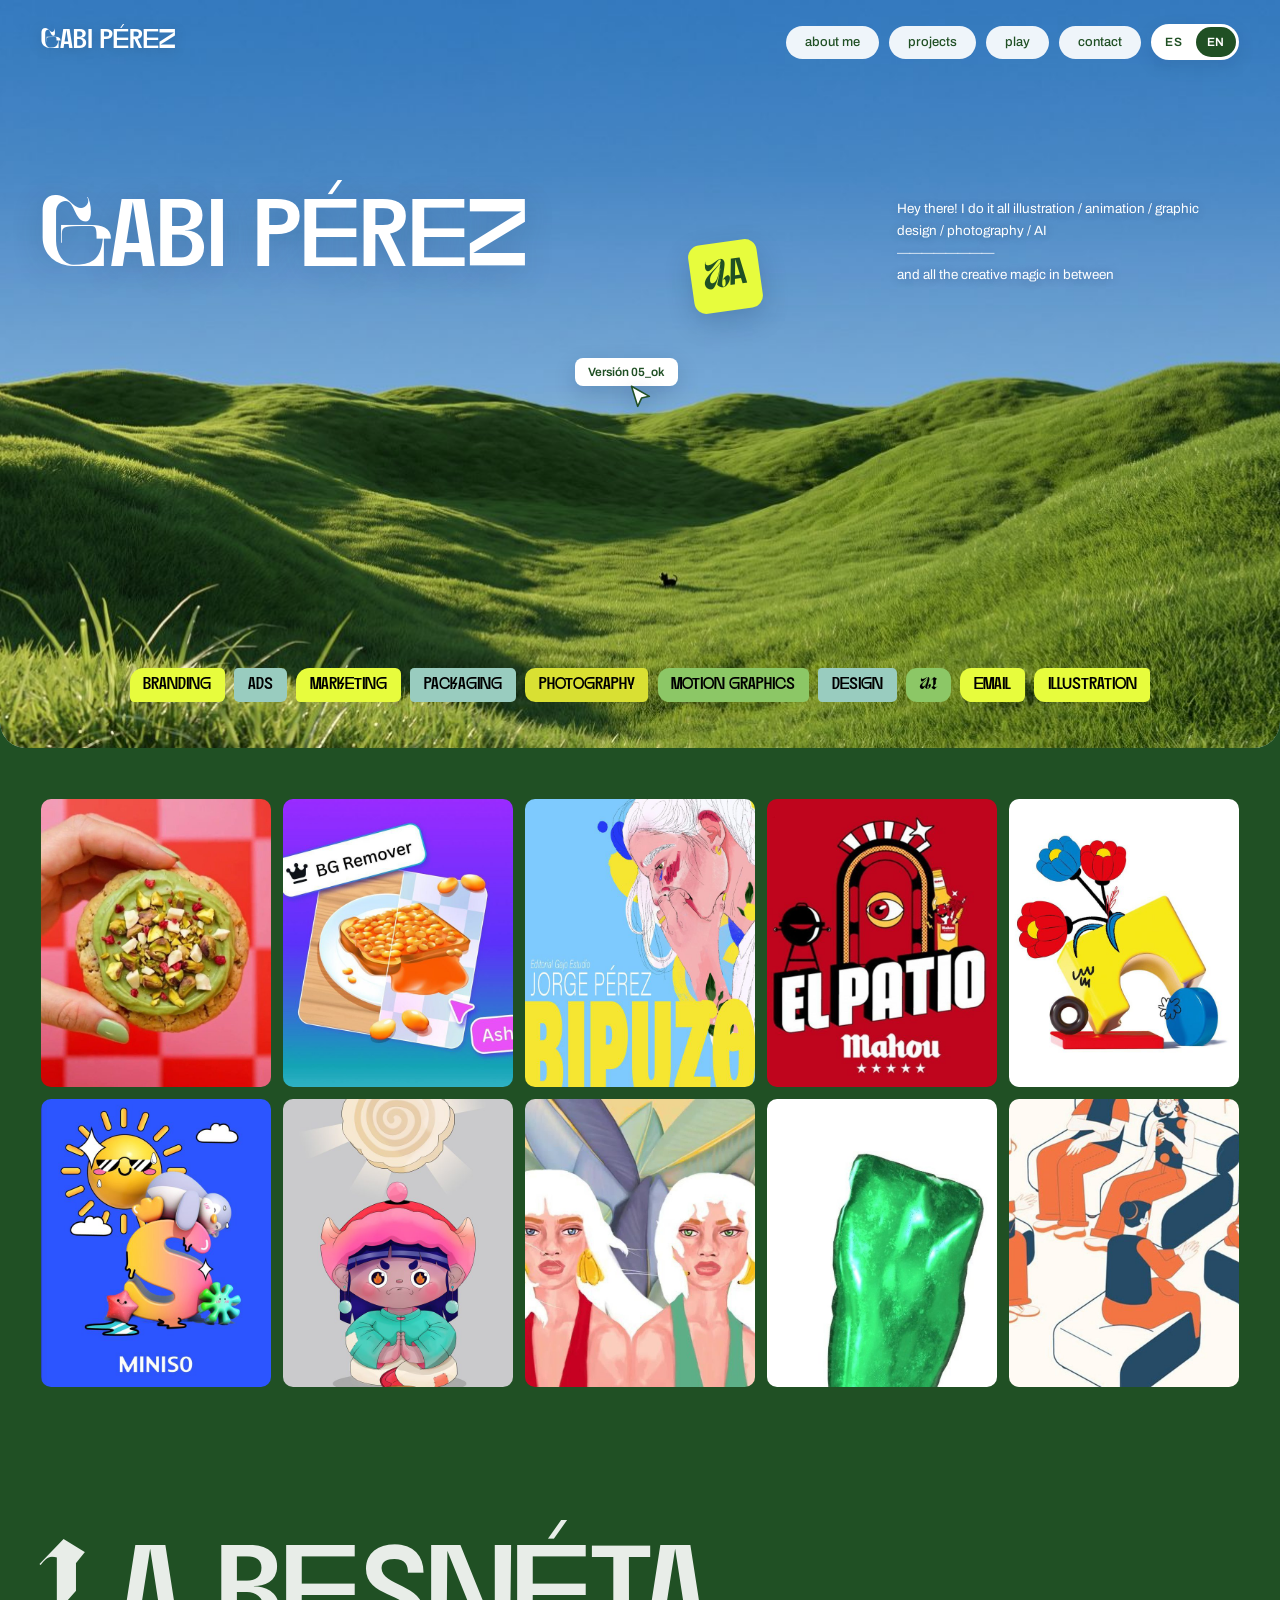
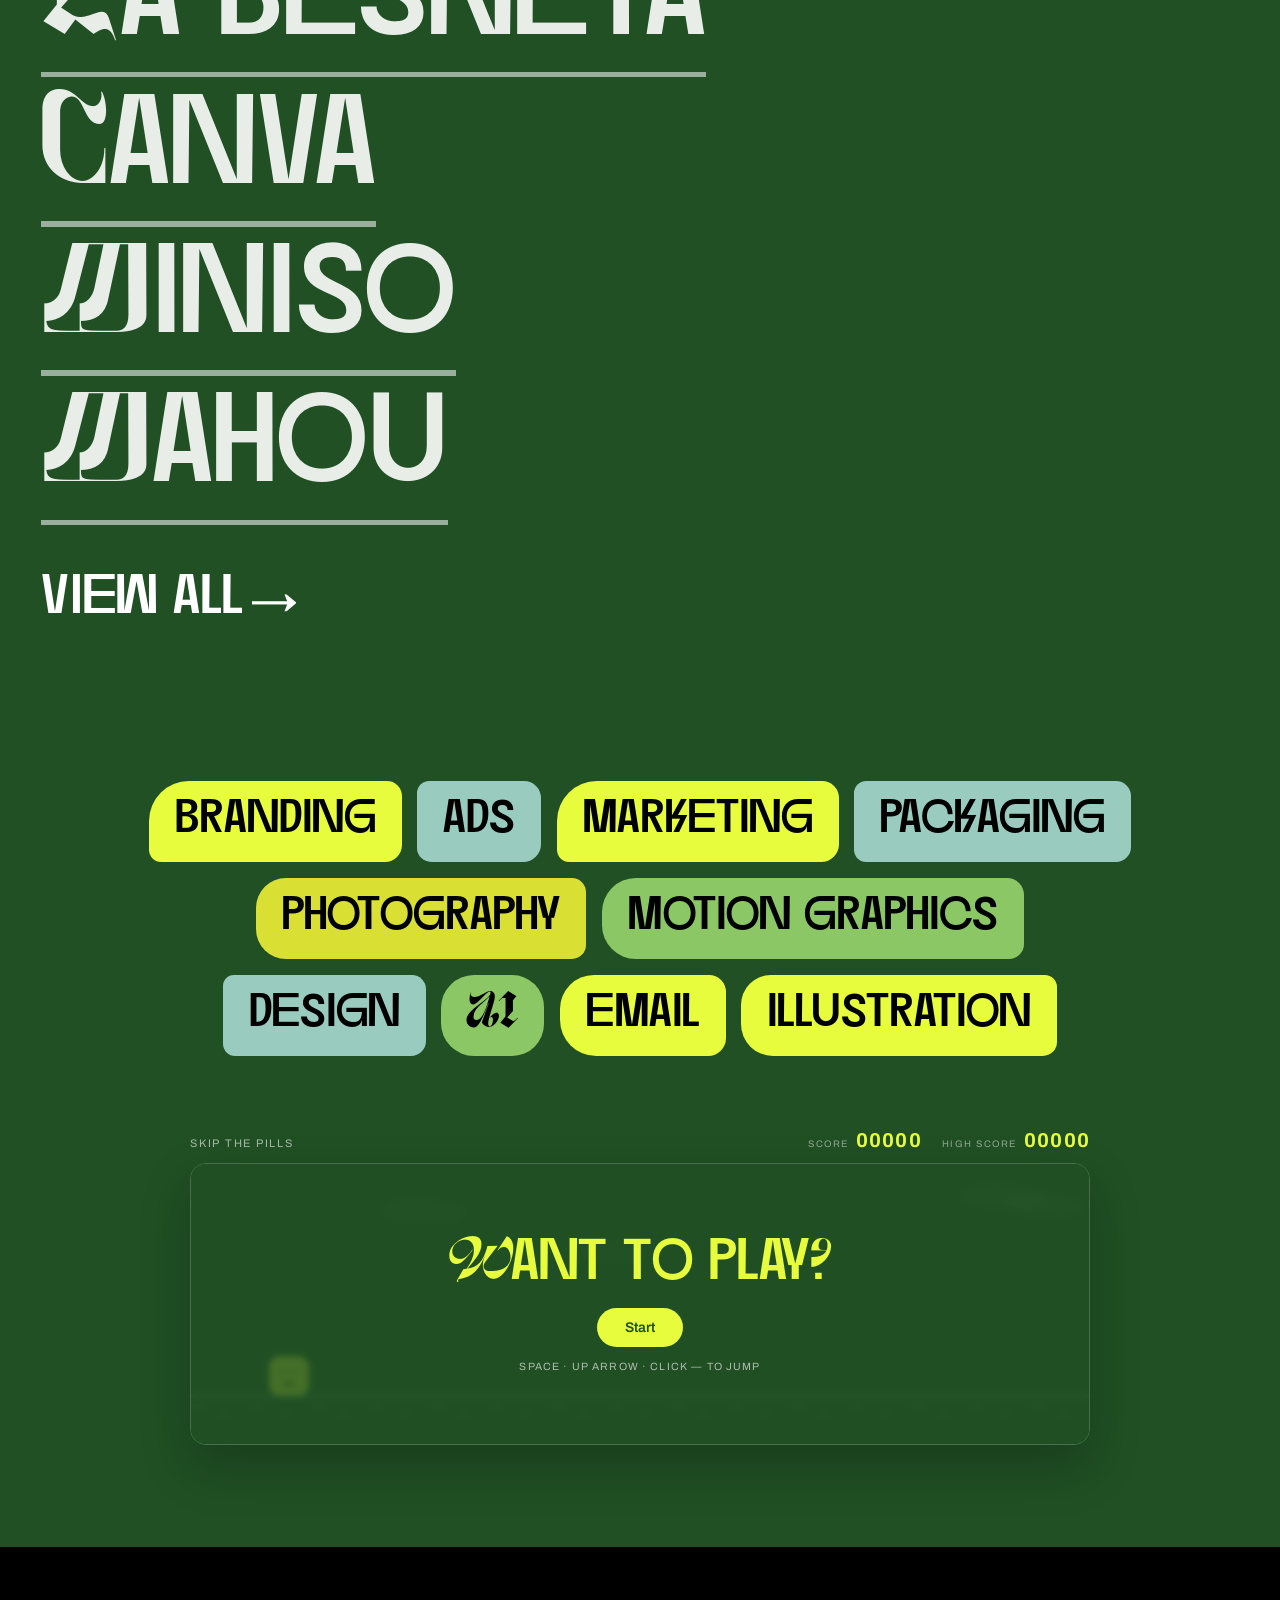
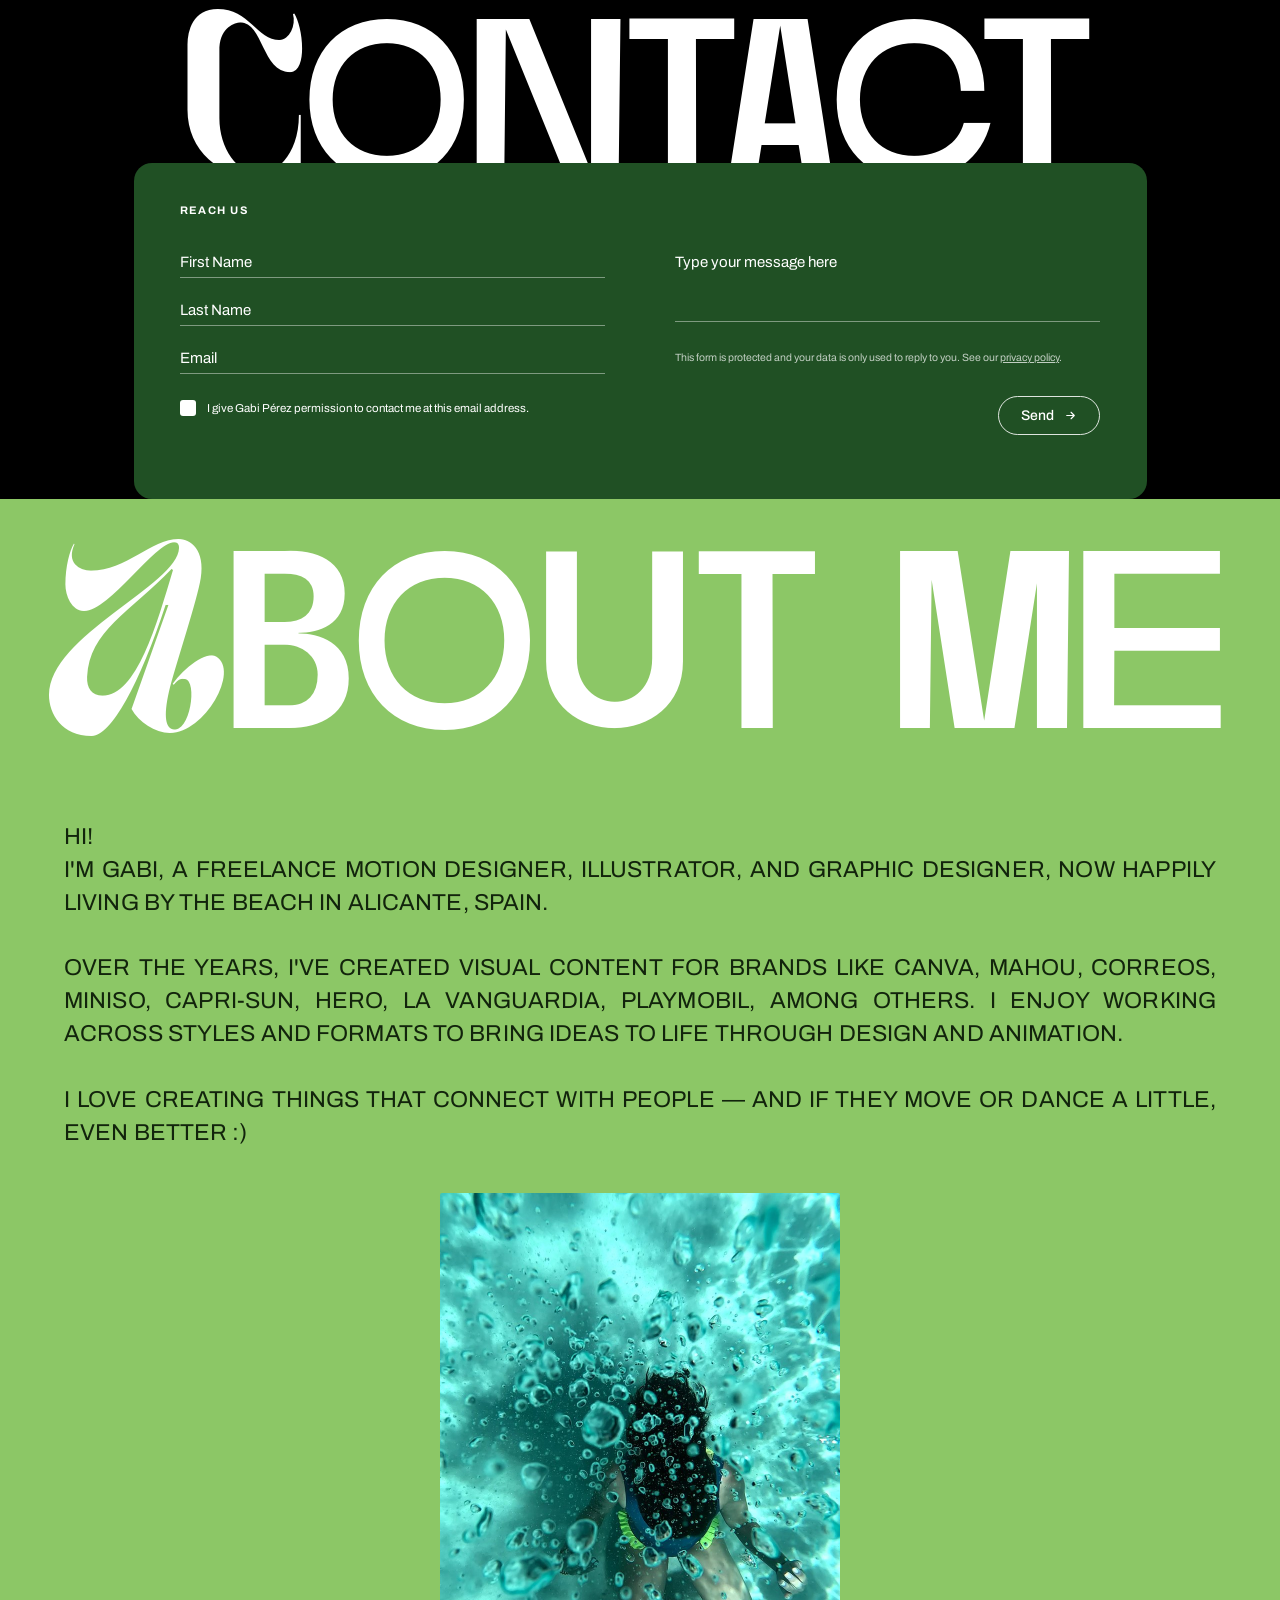
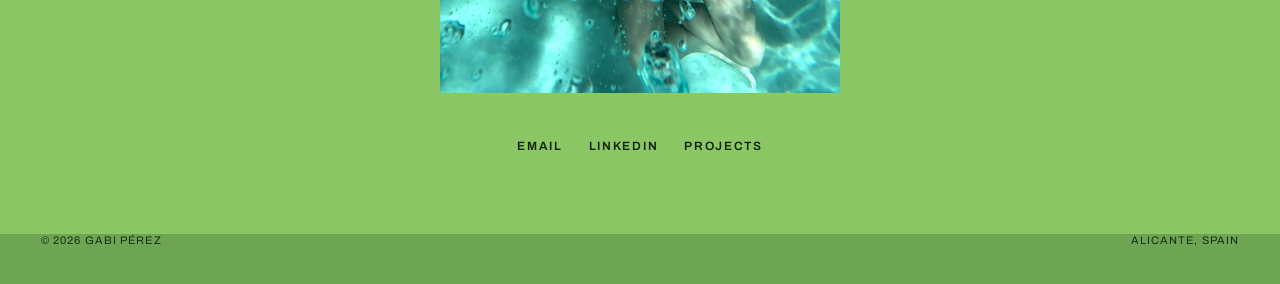
==== commit 15ca4525: "Mosaico de trabajos destacados en la home" ====
--- a/index.html
+++ b/index.html
@@ -62,6 +62,22 @@
   </div>
 </section>
 
+<!-- ===================== LO MEJOR (mosaico sin textos) ===================== -->
+<section class="destacados" aria-label="Selección de trabajos">
+  <div class="dest-grid">
+    <a class="dest-item" href="proyecto.html?p=la-besneta" aria-label="La Besnéta"><img src="img/caso/destacados/01-la-besneta.jpg" alt="La Besnéta" loading="lazy" decoding="async" width="640" height="800"></a>
+    <a class="dest-item" href="proyecto.html?p=canva-icons" aria-label="Canva"><img src="img/caso/destacados/02-canva-icons.jpg" alt="Canva" loading="lazy" decoding="async" width="640" height="800"></a>
+    <a class="dest-item" href="proyecto.html?p=ilustraciones" aria-label="Ilustraciones"><img src="img/caso/destacados/03-ilustraciones.jpg" alt="Ilustraciones" loading="lazy" decoding="async" width="640" height="800"></a>
+    <a class="dest-item" href="proyecto.html?p=mahou" aria-label="Mahou"><img src="img/caso/destacados/04-mahou.jpg" alt="Mahou" loading="lazy" decoding="async" width="640" height="800"></a>
+    <a class="dest-item" href="proyecto.html?p=colorbaby" aria-label="Colorbaby"><img src="img/caso/destacados/05-colorbaby.jpg" alt="Colorbaby" loading="lazy" decoding="async" width="640" height="800"></a>
+    <a class="dest-item" href="proyecto.html?p=miniso" aria-label="Miniso"><img src="img/caso/destacados/06-miniso.jpg" alt="Miniso" loading="lazy" decoding="async" width="640" height="800"></a>
+    <a class="dest-item" href="proyecto.html?p=tashi" aria-label="Tashi"><img src="img/caso/destacados/07-tashi.jpg" alt="Tashi" loading="lazy" decoding="async" width="640" height="800"></a>
+    <a class="dest-item" href="proyecto.html?p=victoria" aria-label="Victoria"><img src="img/caso/destacados/08-victoria.jpg" alt="Victoria" loading="lazy" decoding="async" width="640" height="800"></a>
+    <a class="dest-item" href="proyecto.html?p=kalk" aria-label="Kalk"><img src="img/caso/destacados/09-kalk.jpg" alt="Kalk" loading="lazy" decoding="async" width="640" height="800"></a>
+    <a class="dest-item" href="proyecto.html?p=pummba" aria-label="Pummba"><img src="img/caso/destacados/10-pummba.jpg" alt="Pummba" loading="lazy" decoding="async" width="640" height="800"></a>
+  </div>
+</section>
+
 <!-- ===================== PROYECTOS ===================== -->
 <section class="projects" id="proyectos">
   <p class="filtro-aviso" id="filtroAviso"></p>
--- a/css/style.css
+++ b/css/style.css
@@ -1159,3 +1159,16 @@
    navegador reparte las líneas de forma equilibrada (en español se
    respetan los saltos que están puestos a mano). */
 .c-sub,.c-brief-tit,.c-sec-tit,.c-panel-tit{text-wrap:balance}
+
+/* ---------- LO MEJOR: mosaico de 2 filas × 5, sin textos ---------- */
+.destacados{
+  width:min(var(--max),100%);margin-inline:auto;
+  padding:clamp(28px,4vw,56px) var(--pad) 0;
+}
+.dest-grid{display:grid;grid-template-columns:repeat(5,1fr);gap:clamp(6px,.9vw,12px)}
+.dest-item{display:block;position:relative;overflow:hidden;border-radius:10px;aspect-ratio:4/5;background:rgba(255,255,255,.06)}
+.dest-item img{width:100%;height:100%;object-fit:cover;display:block;transition:transform .6s var(--ease),filter .4s}
+.dest-item:hover img,.dest-item:focus-visible img{transform:scale(1.05)}
+.dest-item:focus-visible{outline:3px solid var(--lime);outline-offset:3px}
+@media (max-width:900px){ .dest-grid{grid-template-columns:repeat(2,1fr)} }
+@media (prefers-reduced-motion:reduce){ .dest-item img{transition:none} }
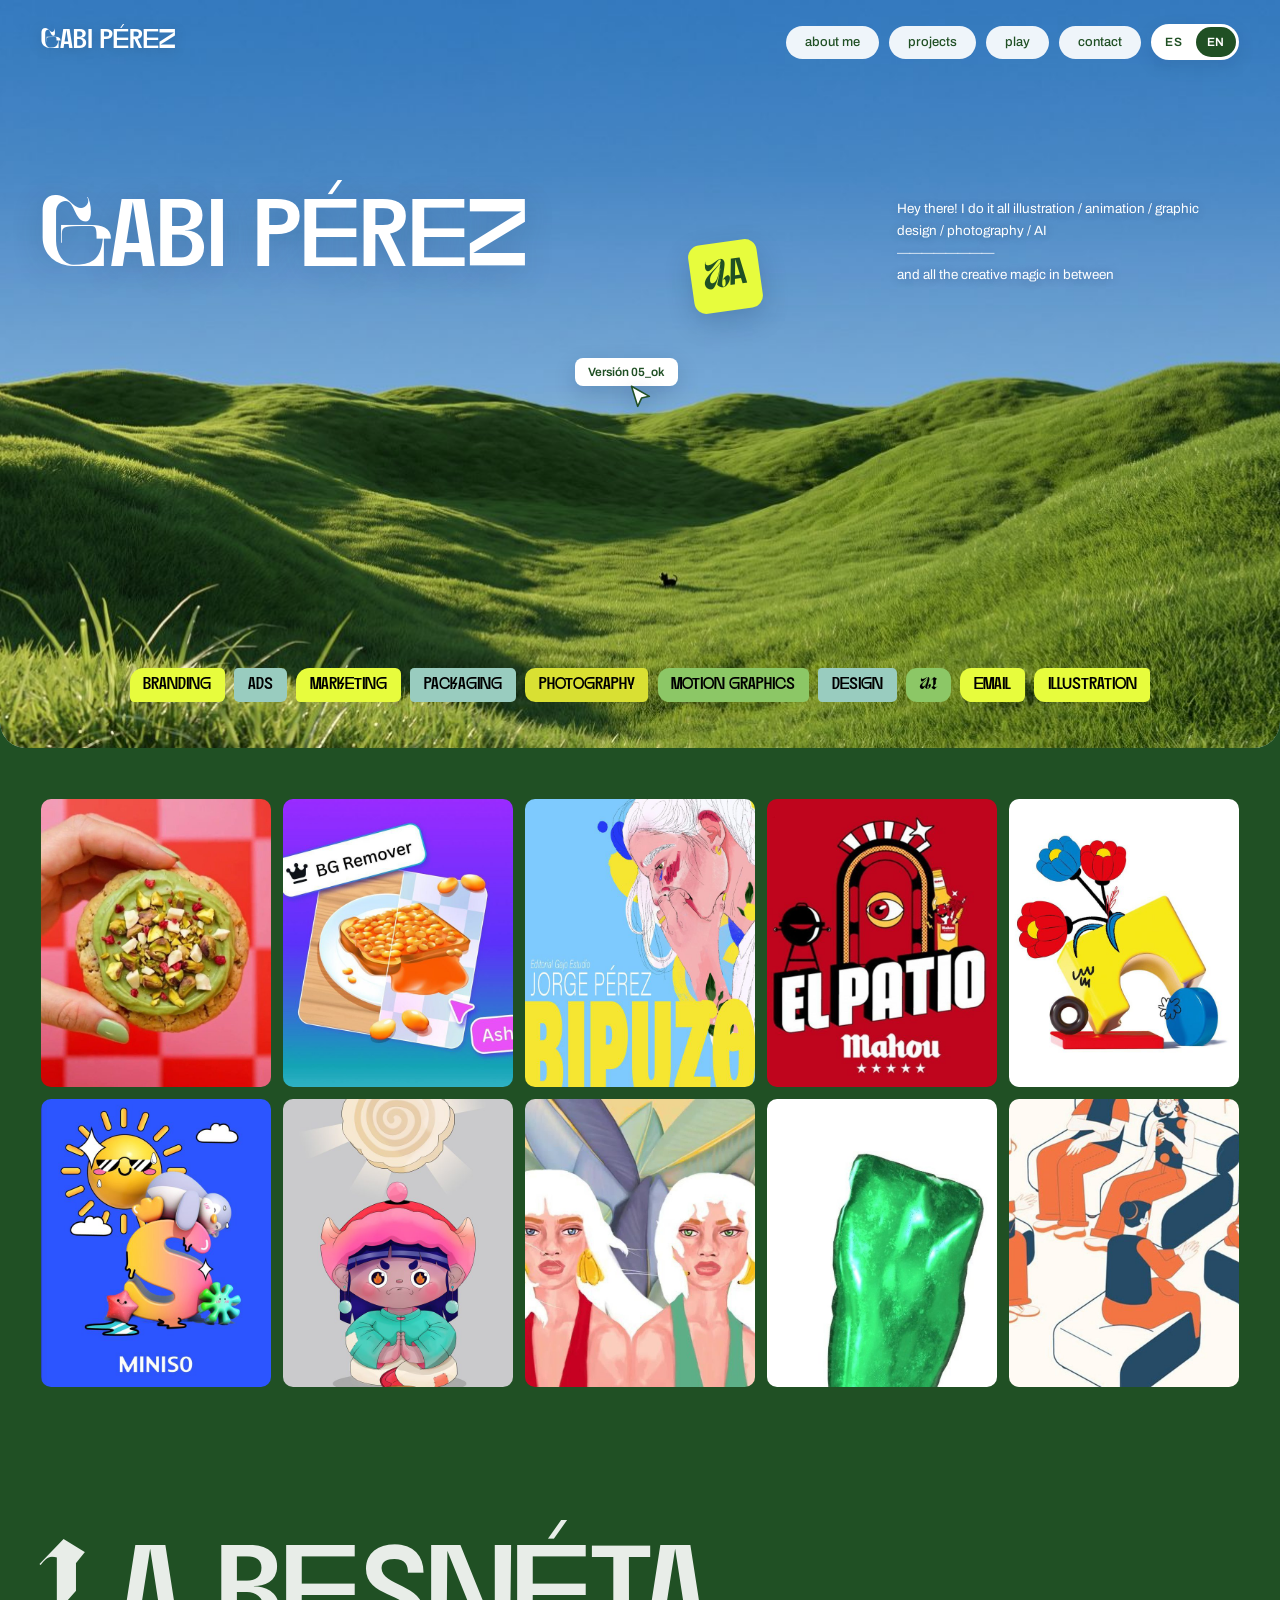
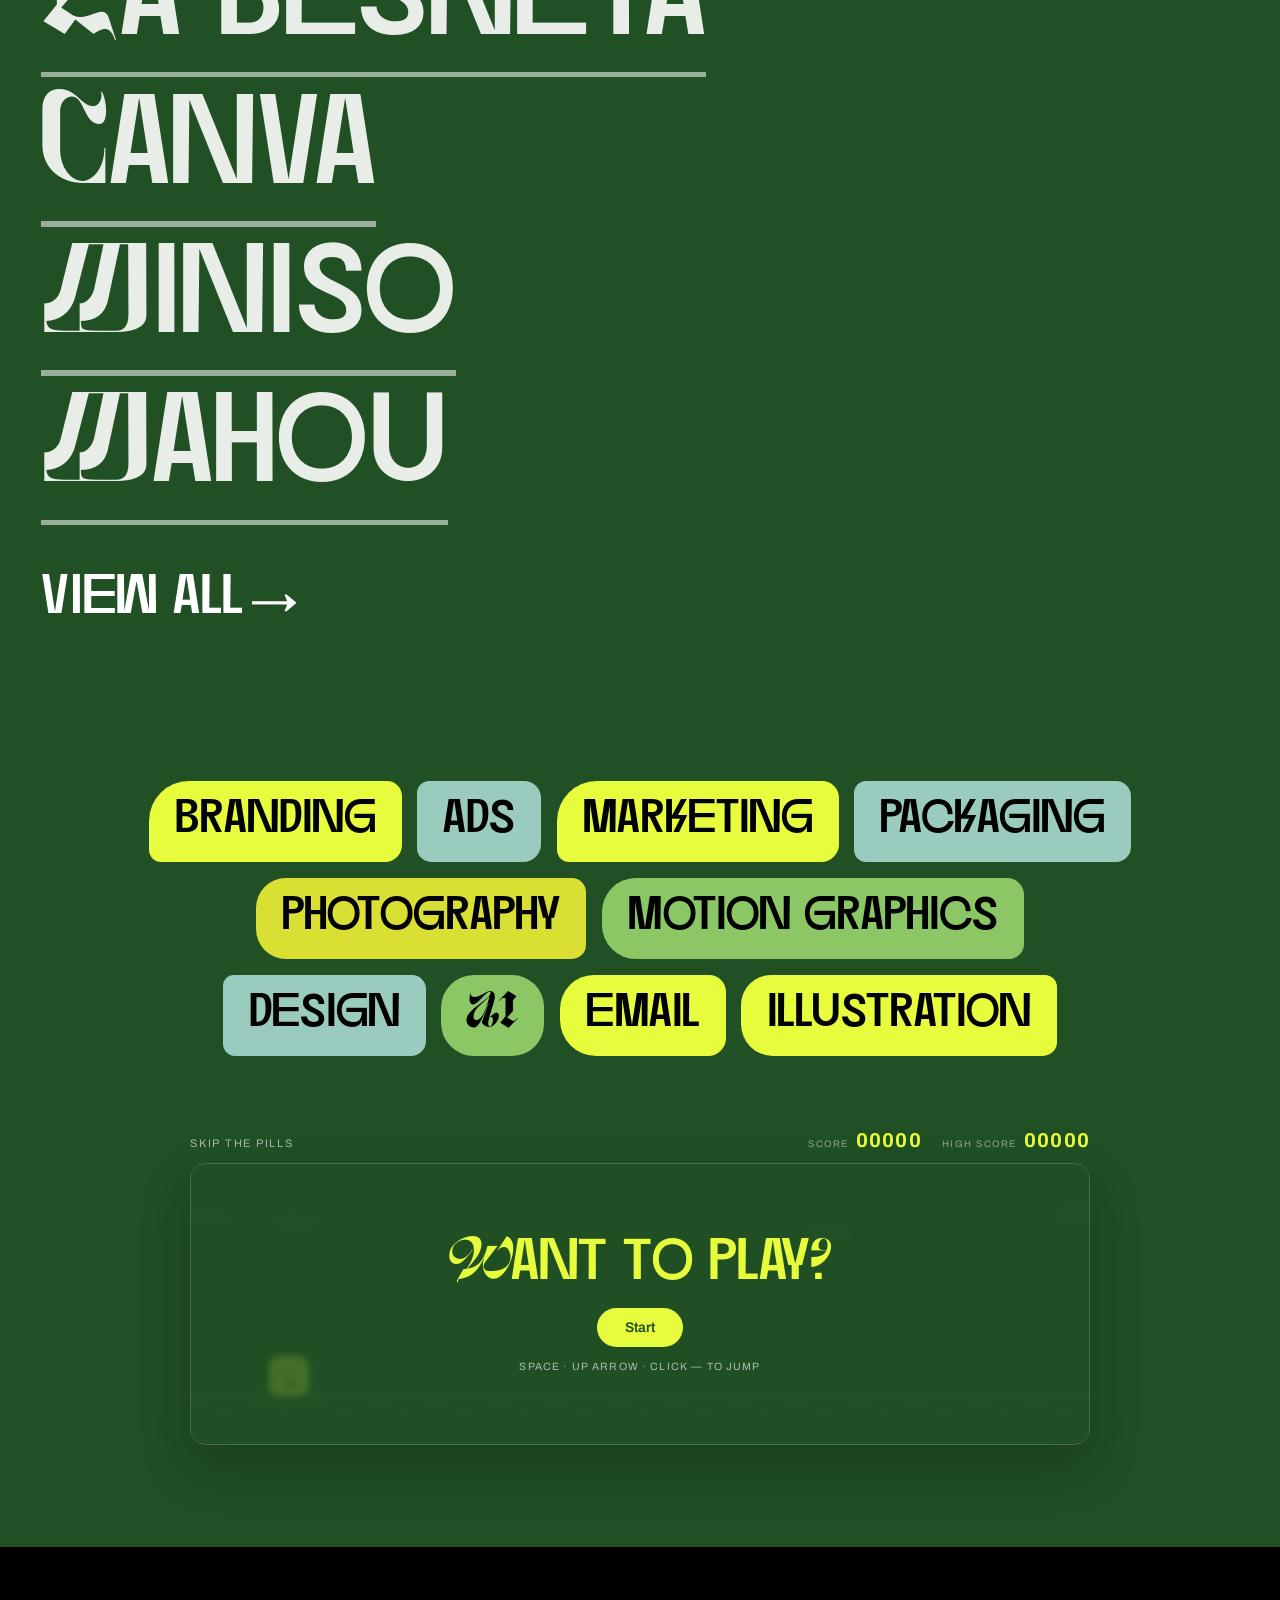
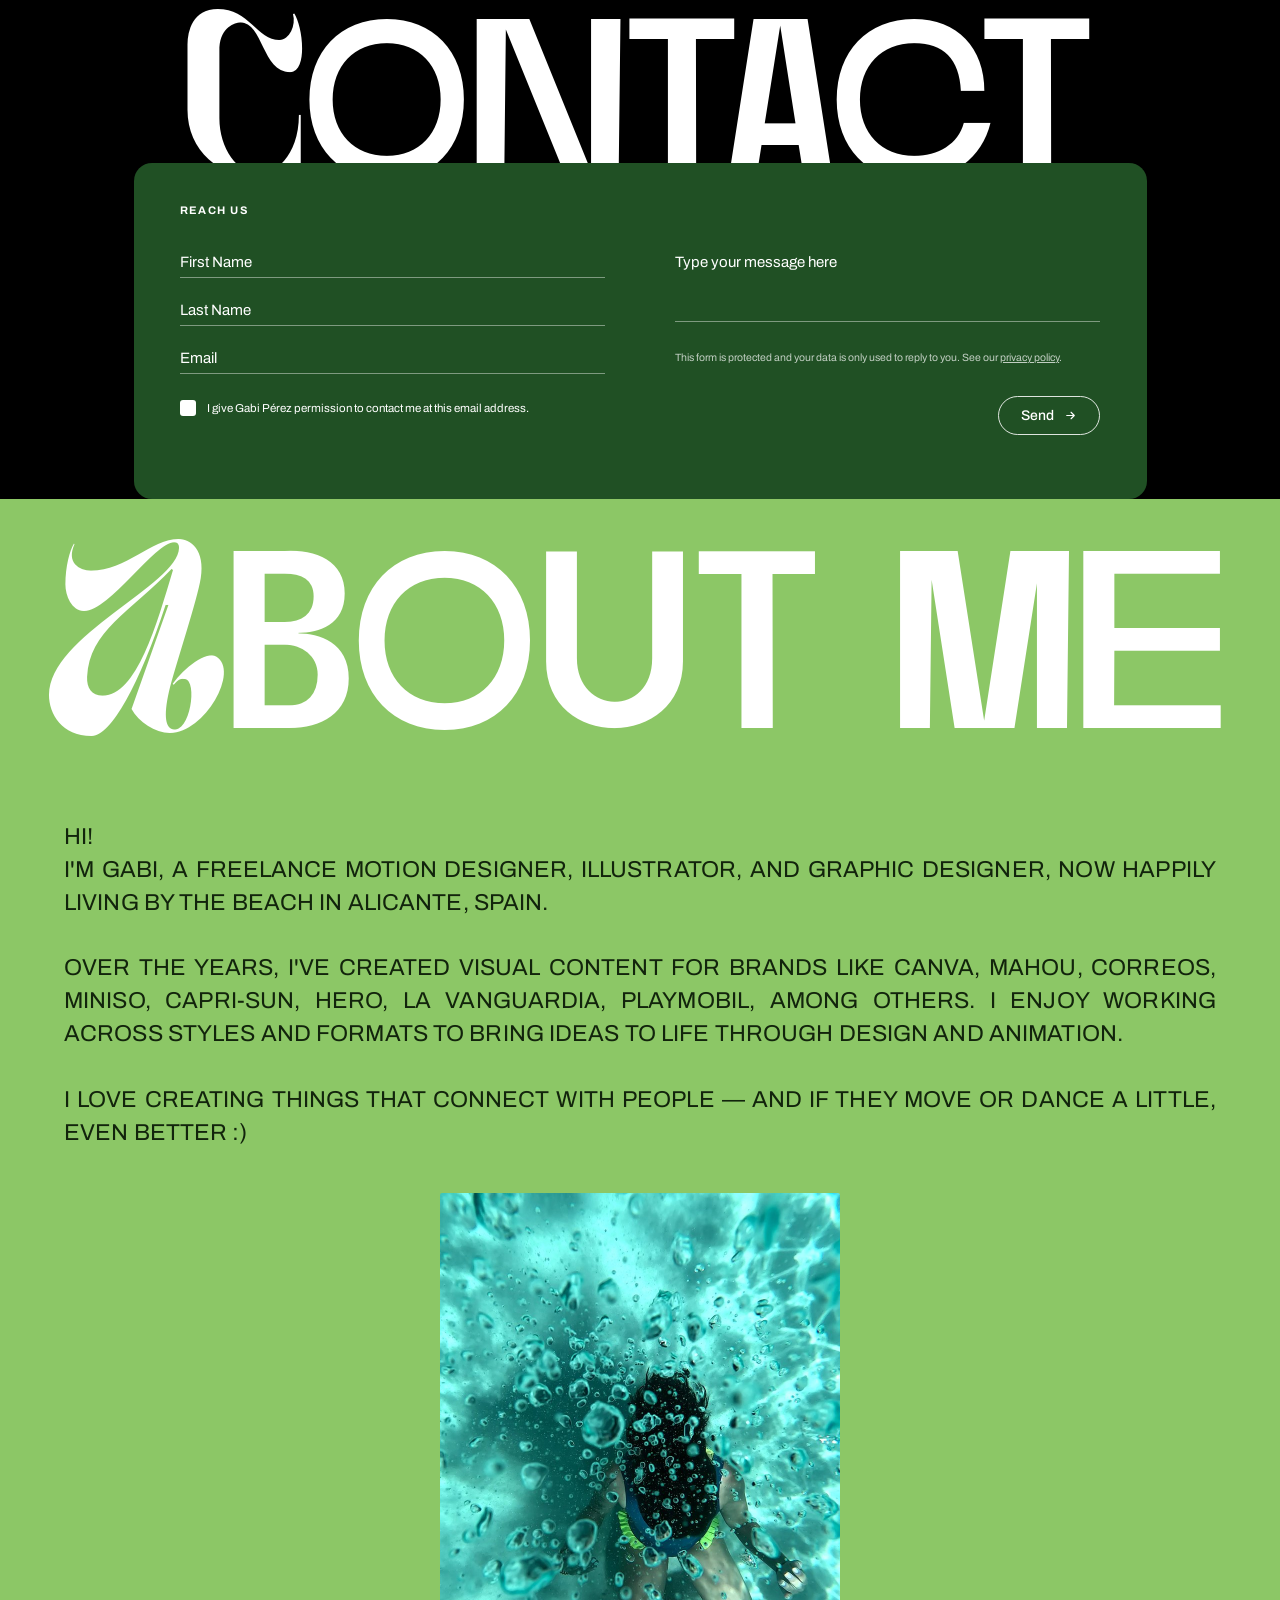
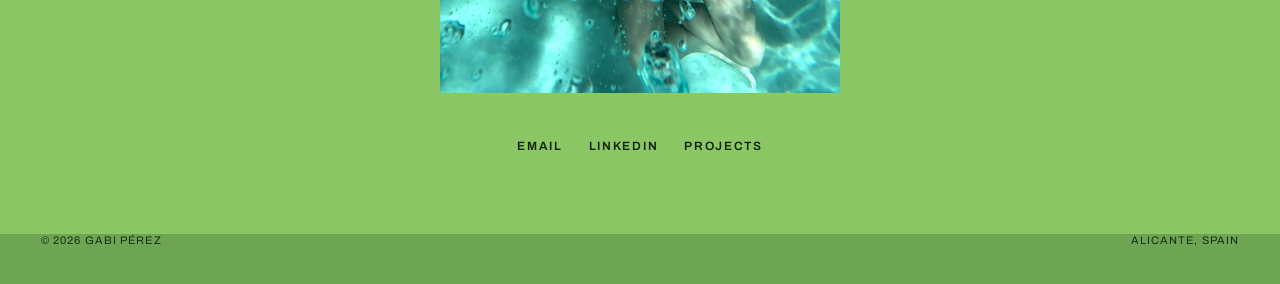
==== commit c9927955: "Imagen de vista previa para LinkedIn y redes" ====
--- a/index.html
+++ b/index.html
@@ -3,10 +3,20 @@
 <head>
 <meta charset="utf-8">
 <meta name="viewport" content="width=device-width, initial-scale=1">
-<title>gabi pérez — motion design, ilustración y diseño gráfico</title>
+<title>Gabi Pérez — motion design, ilustración y diseño gráfico</title>
 <meta name="description" content="Gabi Pérez — motion designer, ilustradora y diseñadora gráfica freelance en Alicante.">
-<meta property="og:title" content="gabi pérez">
-<meta property="og:description" content="Motion design, ilustración y diseño gráfico.">
+<meta property="og:type" content="website">
+<meta property="og:site_name" content="Gabi Pérez">
+<meta property="og:url" content="https://gabiperez.studio/">
+<meta property="og:title" content="Gabi Pérez — Motion design, ilustración y diseño gráfico">
+<meta property="og:description" content="Portafolio de Gabi Pérez: motion design, ilustración, branding y diseño gráfico desde Alicante.">
+<meta property="og:image" content="https://gabiperez.studio/img/og.jpg">
+<meta property="og:image:width" content="1200">
+<meta property="og:image:height" content="627">
+<meta property="og:image:alt" content="Gabi Pérez — selección de trabajos">
+<meta name="twitter:card" content="summary_large_image">
+<meta name="twitter:image" content="https://gabiperez.studio/img/og.jpg">
+<link rel="canonical" href="https://gabiperez.studio/">
 <link rel="preconnect" href="https://fonts.googleapis.com">
 <link rel="preconnect" href="https://fonts.gstatic.com" crossorigin>
 <link href="https://fonts.googleapis.com/css2?family=Archivo:wght@400;500;600;700;800&display=swap" rel="stylesheet">
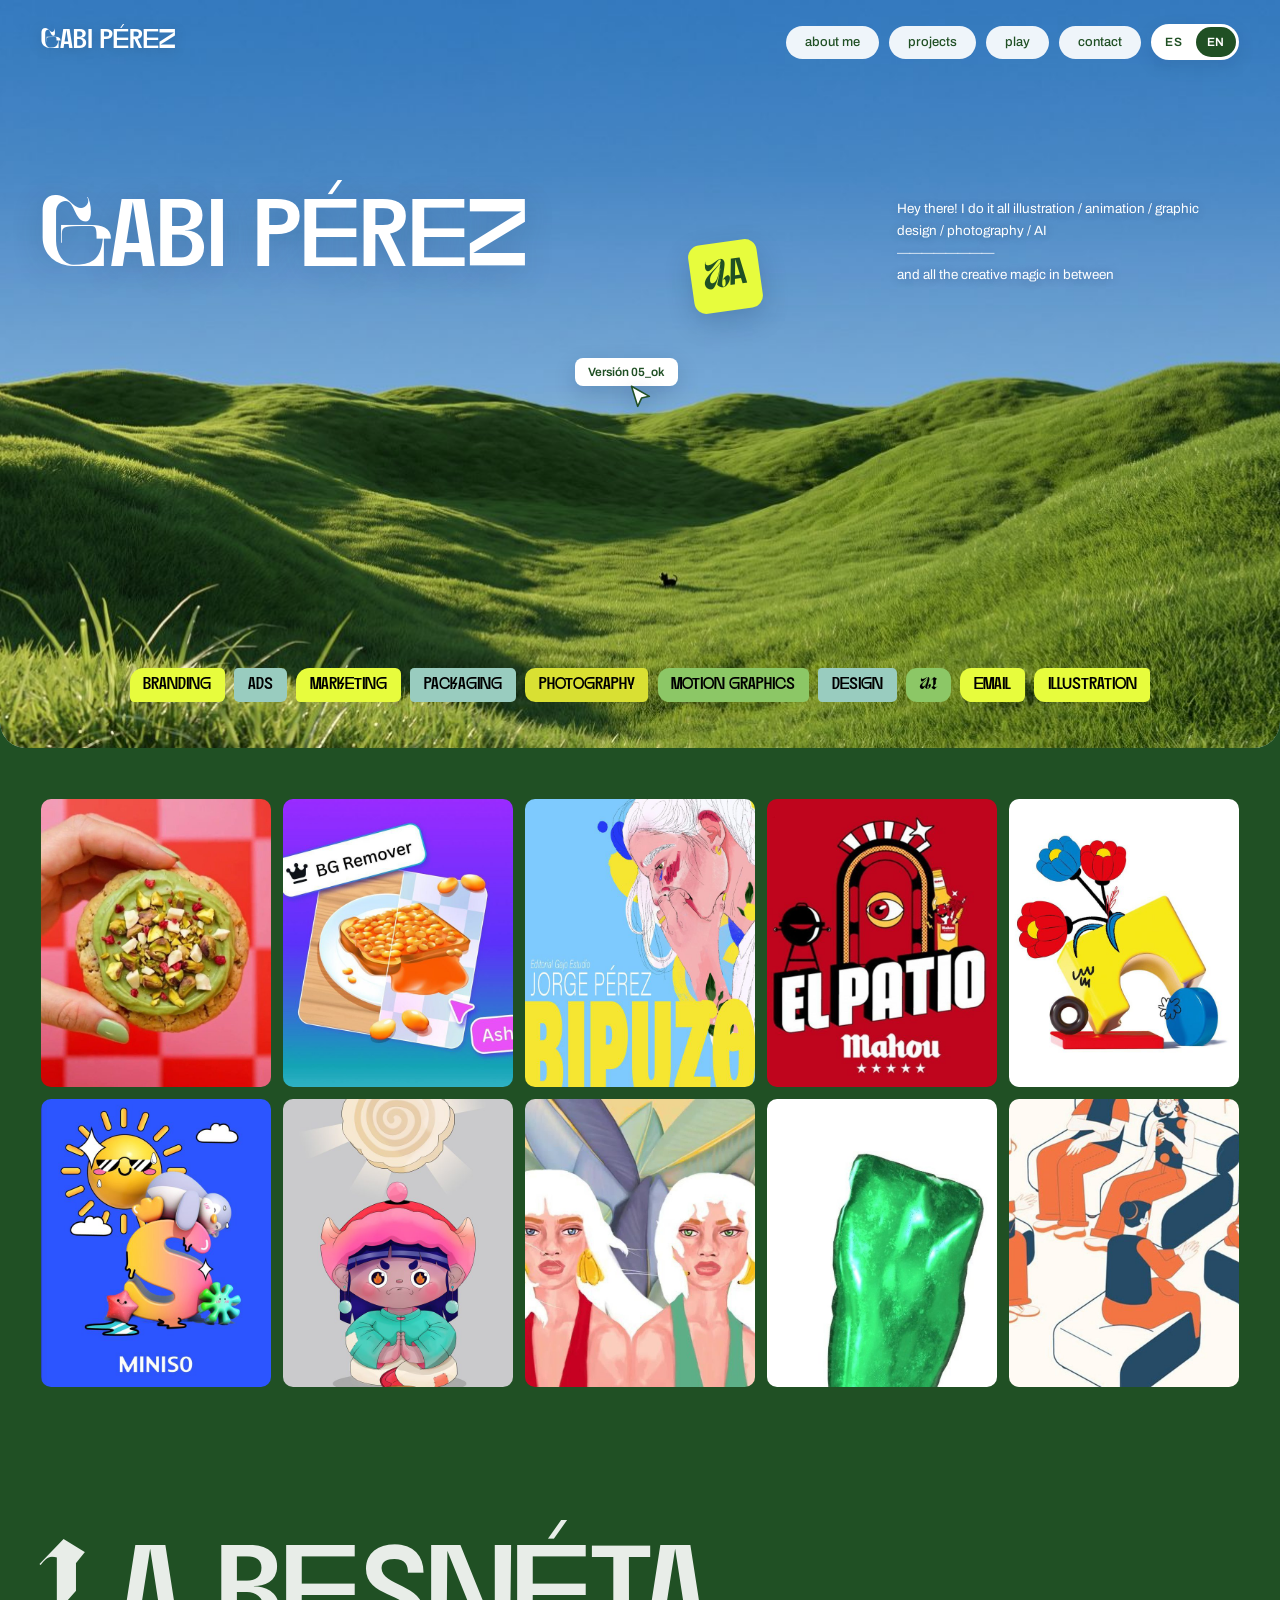
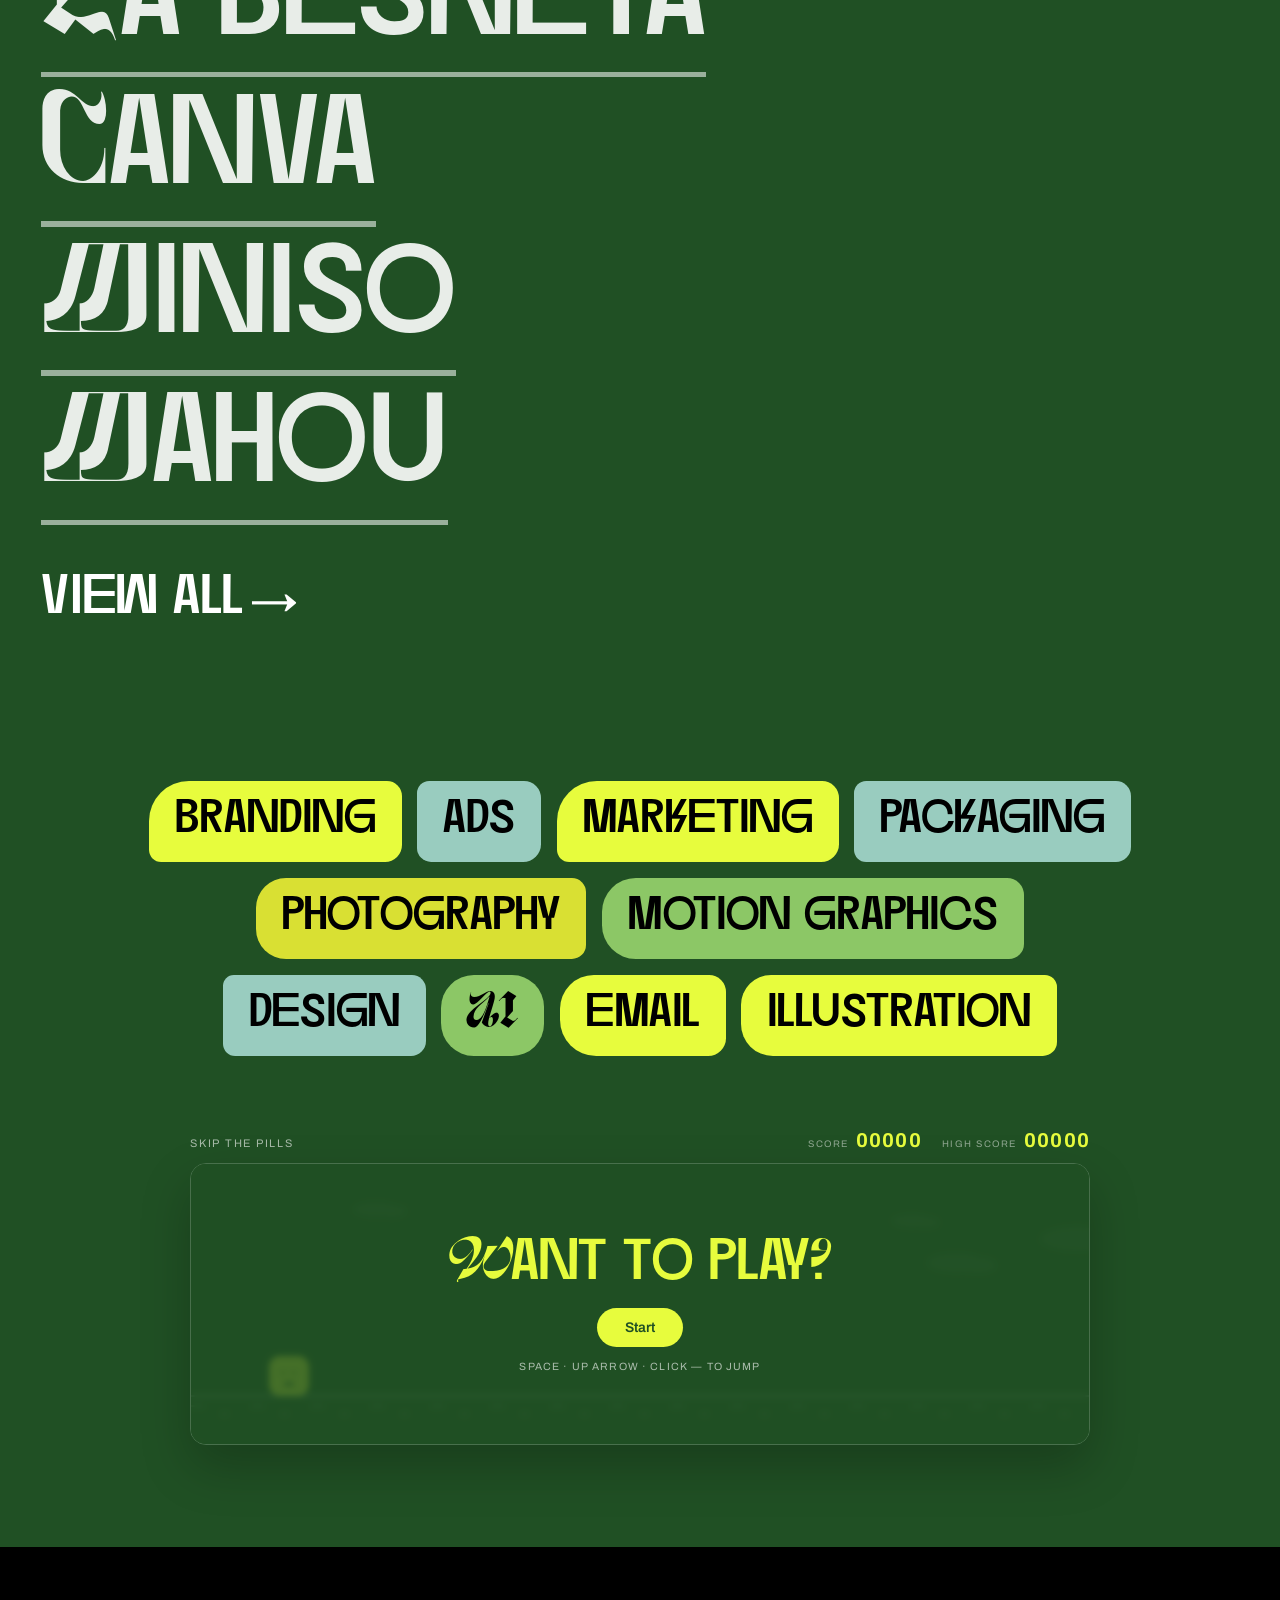
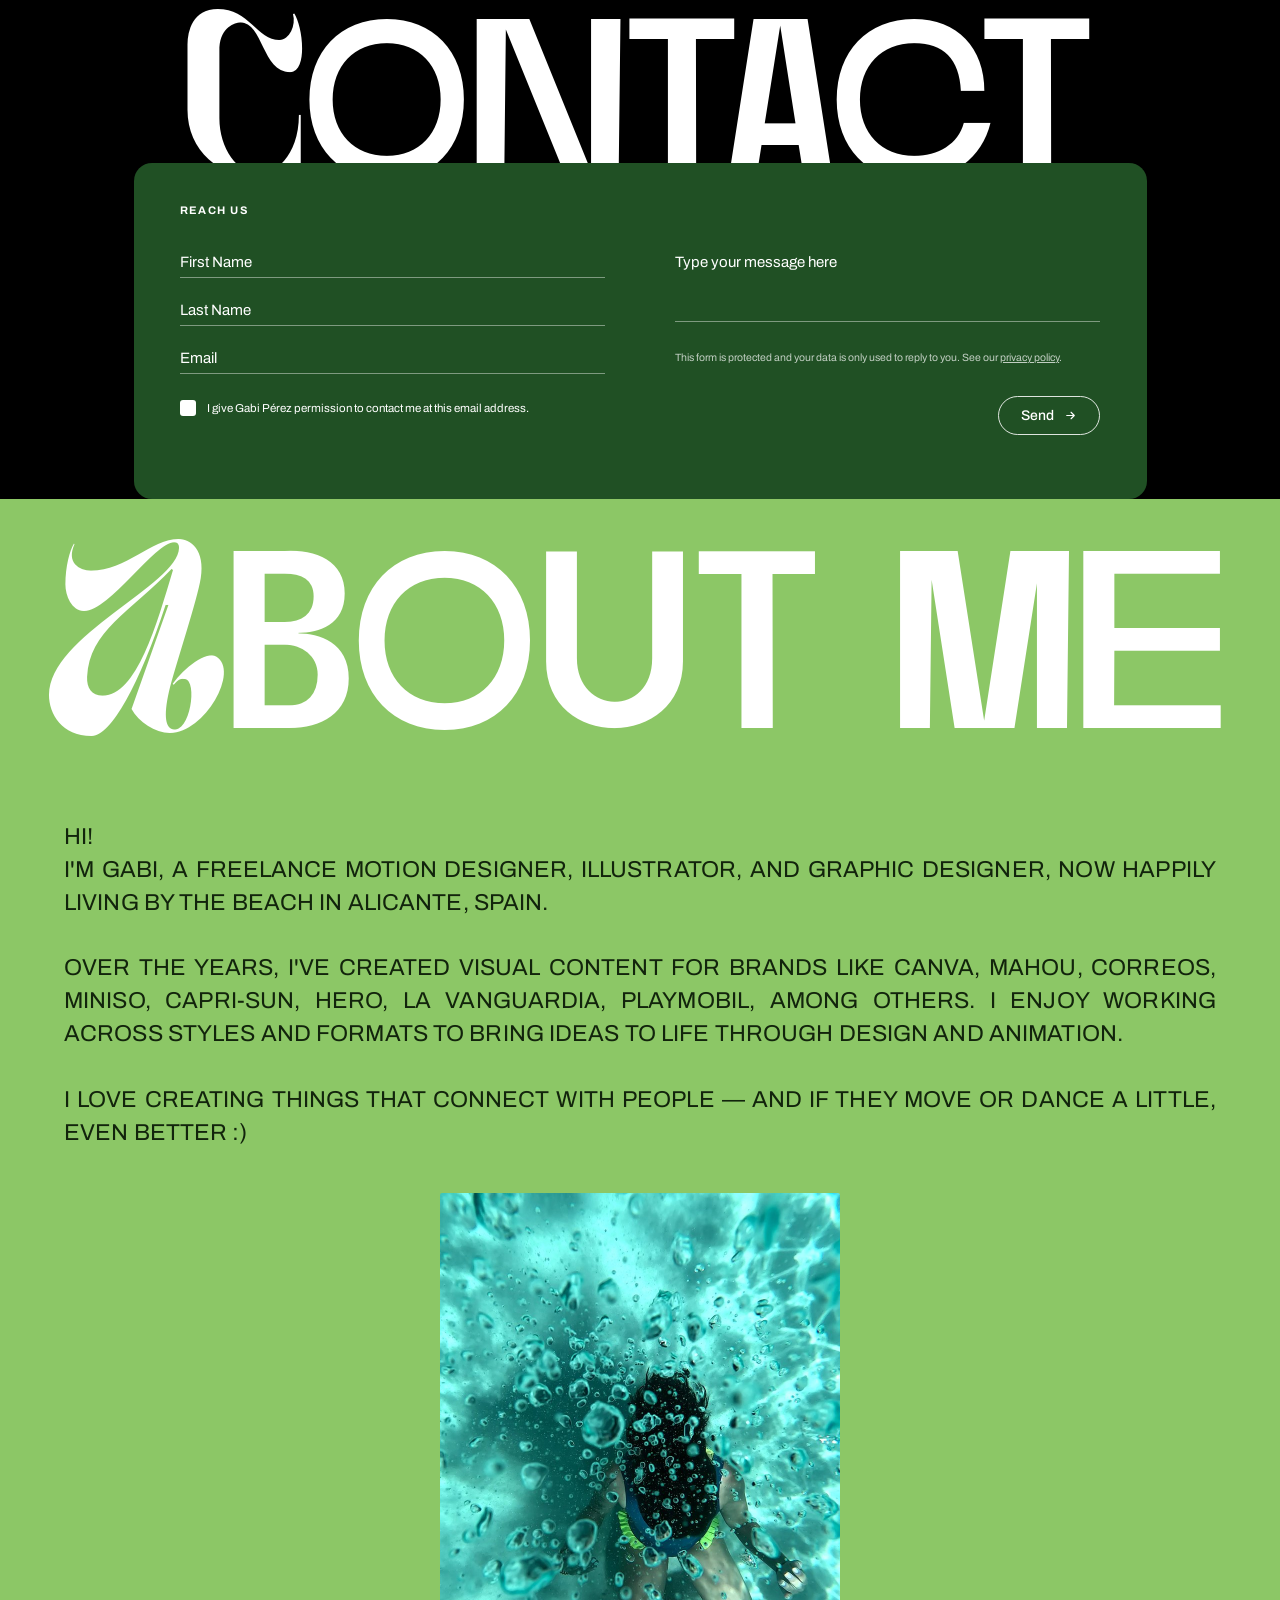
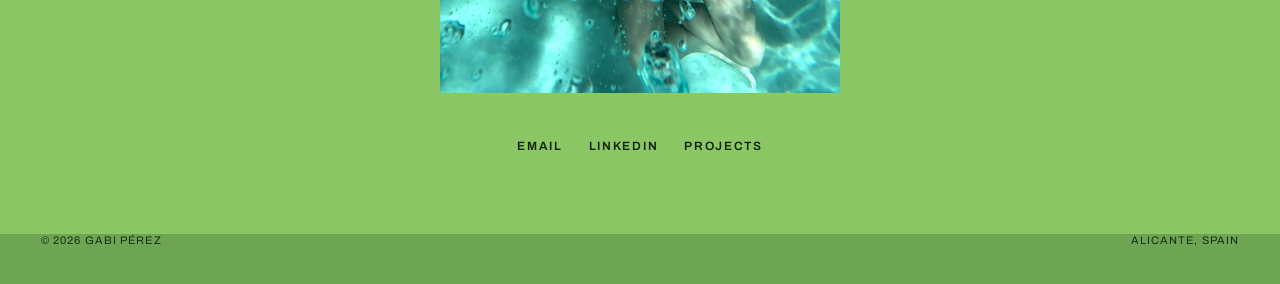
==== commit 40287022: "Vista previa: dirección de arte y comunicación visual" ====
--- a/index.html
+++ b/index.html
@@ -3,13 +3,13 @@
 <head>
 <meta charset="utf-8">
 <meta name="viewport" content="width=device-width, initial-scale=1">
-<title>Gabi Pérez — motion design, ilustración y diseño gráfico</title>
+<title>Gabi Pérez — dirección de arte y comunicación visual</title>
 <meta name="description" content="Gabi Pérez — motion designer, ilustradora y diseñadora gráfica freelance en Alicante.">
 <meta property="og:type" content="website">
 <meta property="og:site_name" content="Gabi Pérez">
 <meta property="og:url" content="https://gabiperez.studio/">
-<meta property="og:title" content="Gabi Pérez — Motion design, ilustración y diseño gráfico">
-<meta property="og:description" content="Portafolio de Gabi Pérez: motion design, ilustración, branding y diseño gráfico desde Alicante.">
+<meta property="og:title" content="Gabi Pérez — Dirección de arte y comunicación visual">
+<meta property="og:description" content="Portafolio de Gabi Pérez: dirección de arte y comunicación visual. Motion, ilustración, fotografía, IA, print y branding desde Alicante.">
 <meta property="og:image" content="https://gabiperez.studio/img/og.jpg">
 <meta property="og:image:width" content="1200">
 <meta property="og:image:height" content="627">
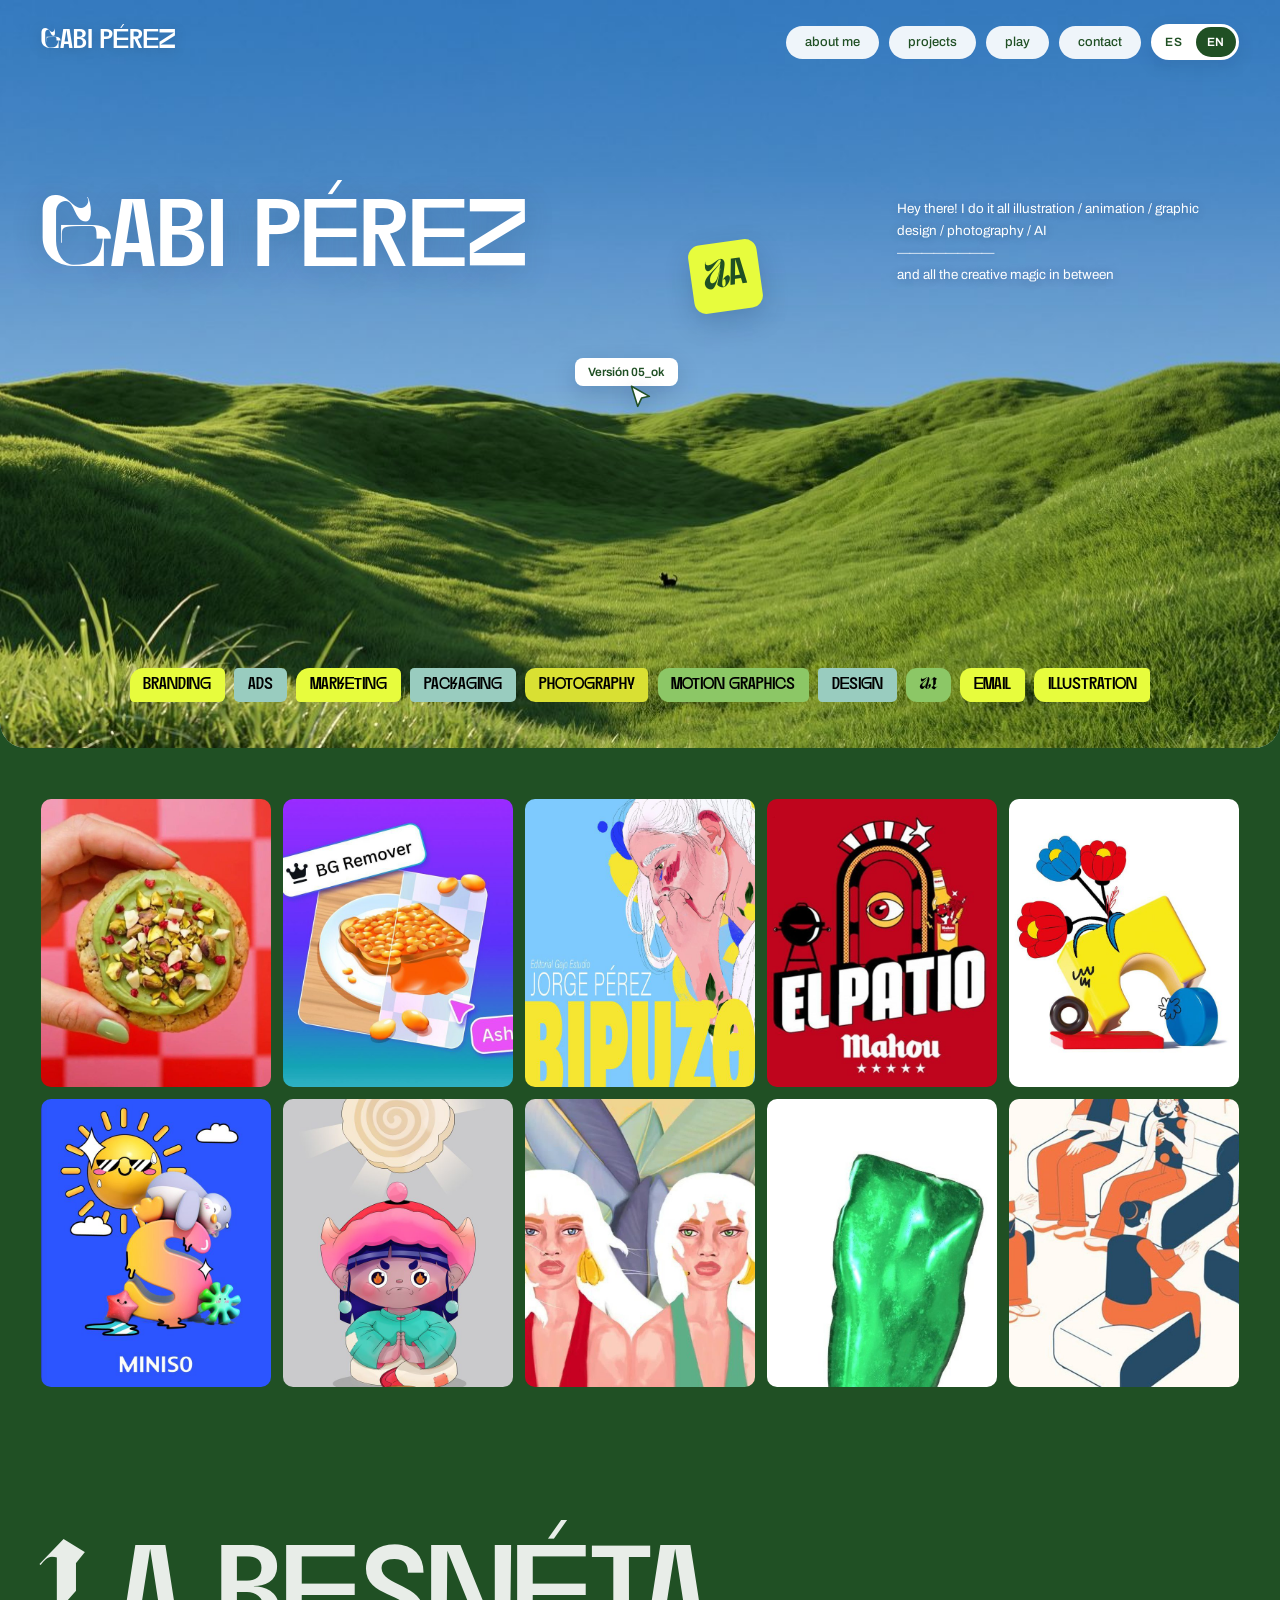
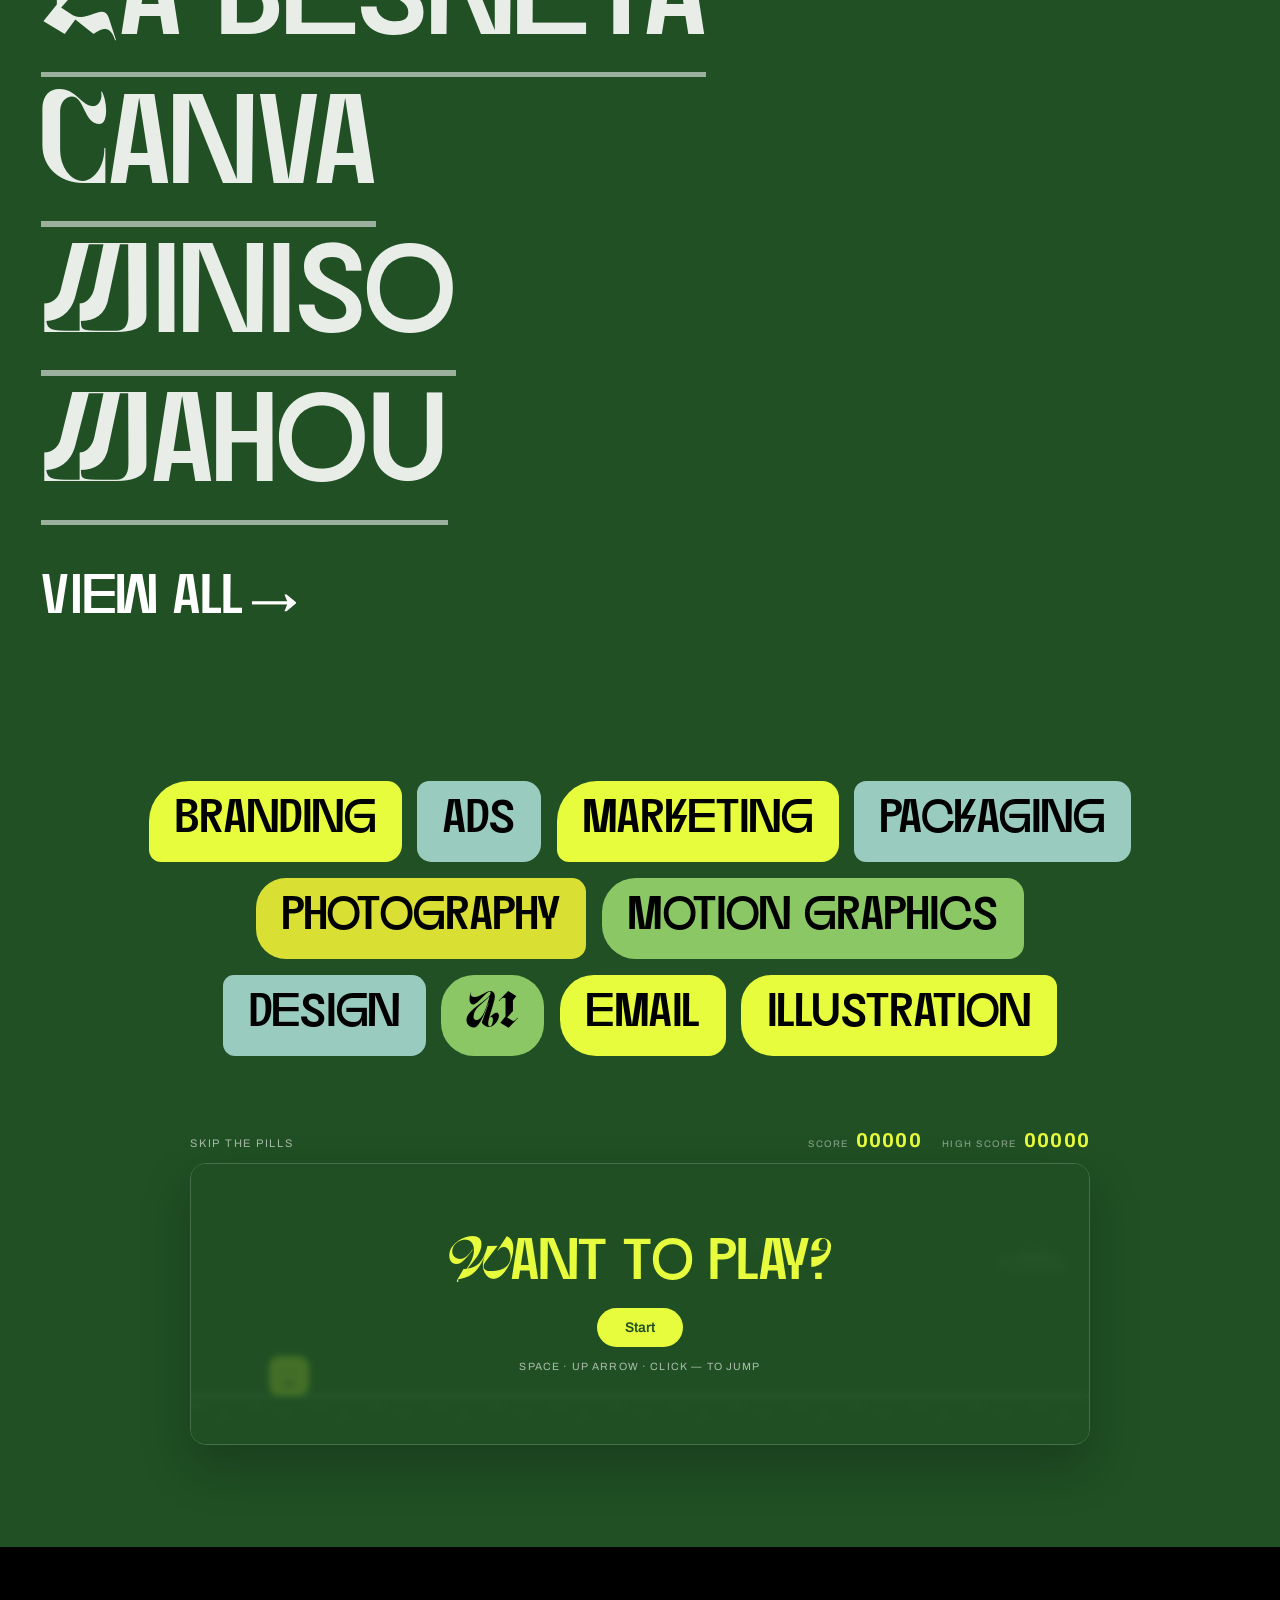
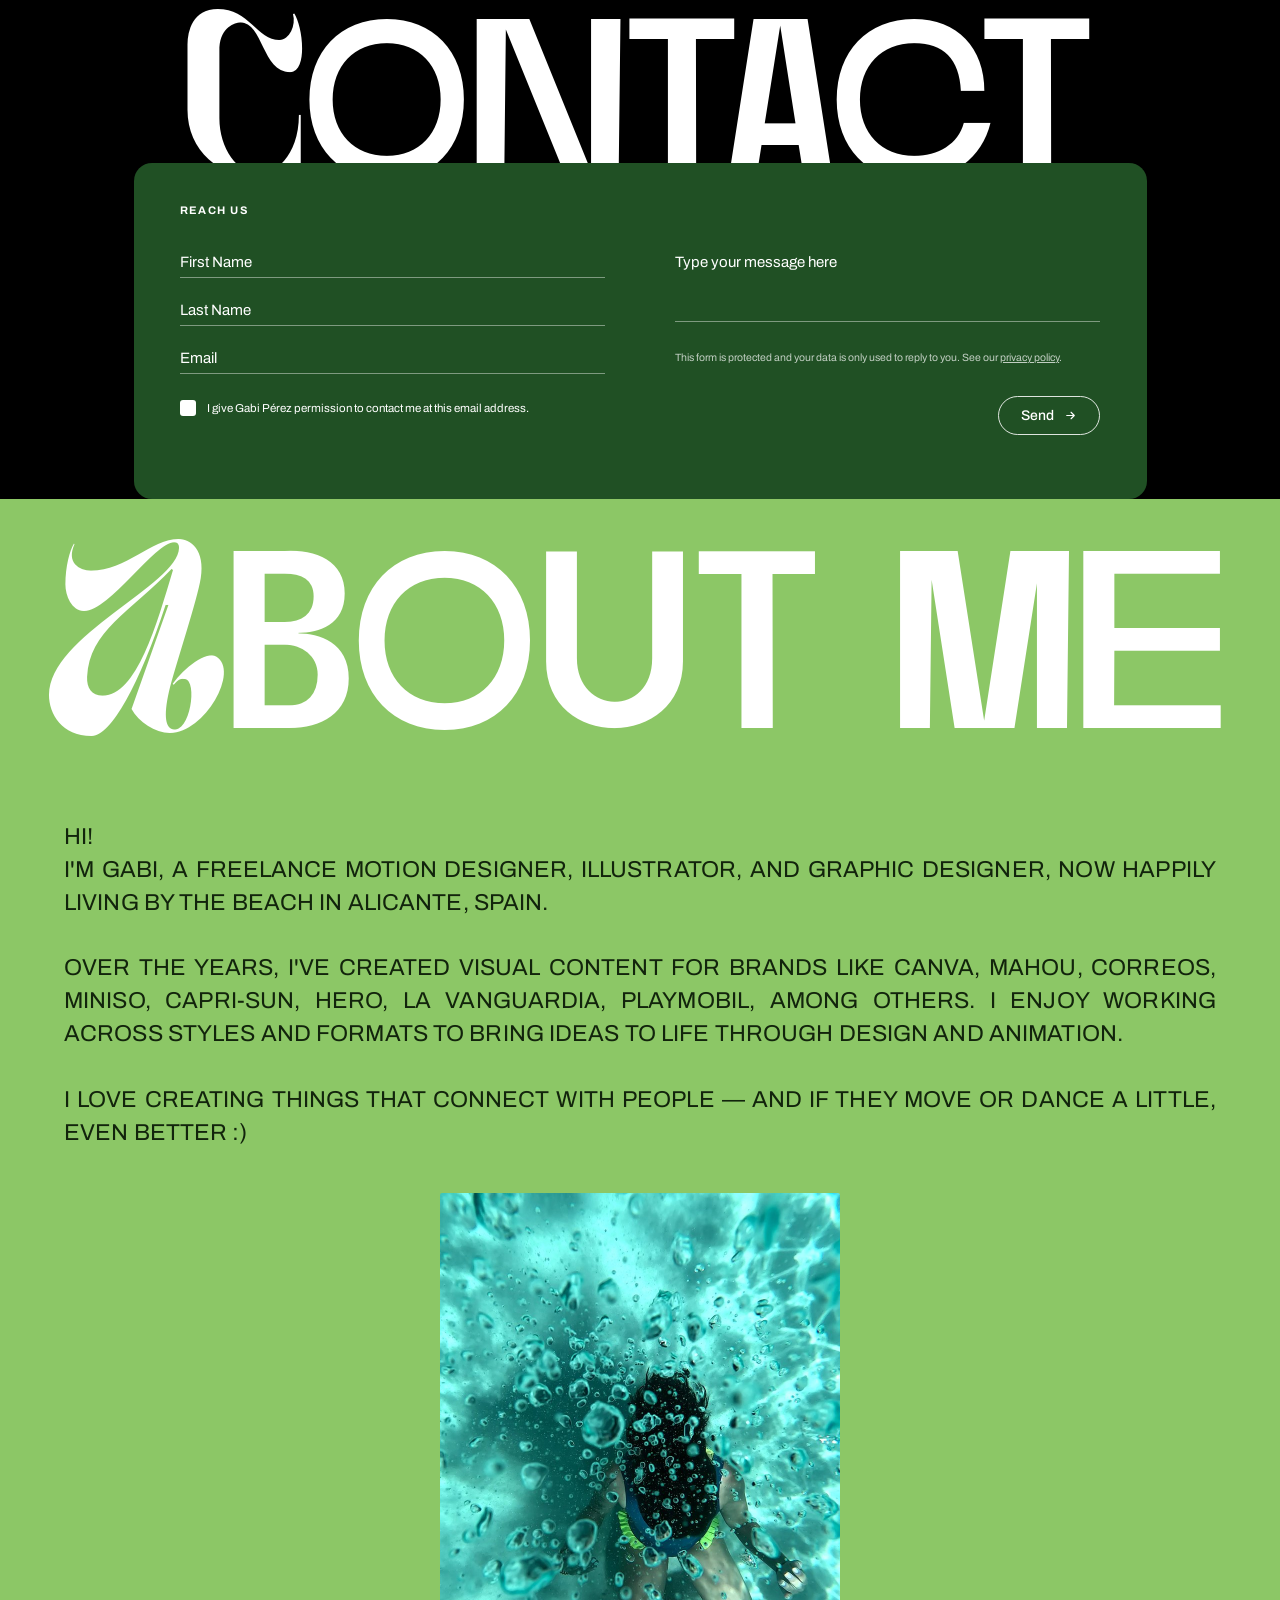
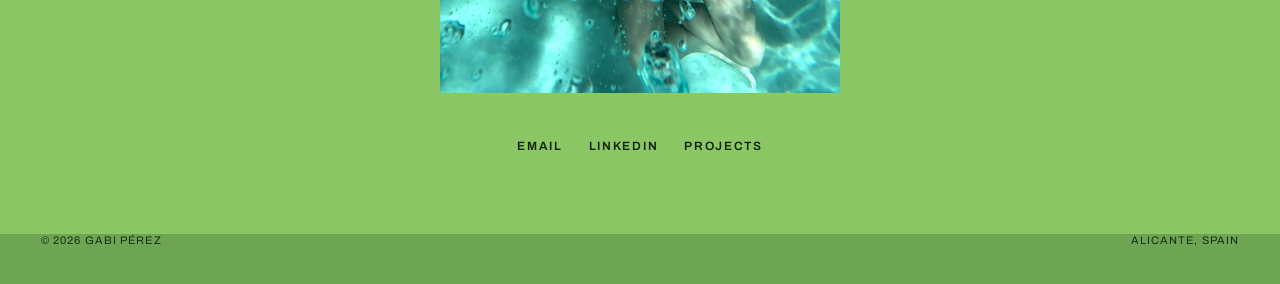
==== commit 83157fbd: "Vista previa: imagen nueva para forzar a LinkedIn" ====
--- a/index.html
+++ b/index.html
@@ -7,16 +7,16 @@
 <meta name="description" content="Gabi Pérez — motion designer, ilustradora y diseñadora gráfica freelance en Alicante.">
 <meta property="og:type" content="website">
 <meta property="og:site_name" content="Gabi Pérez">
-<meta property="og:url" content="https://gabiperez.studio/">
 <meta property="og:title" content="Gabi Pérez — Dirección de arte y comunicación visual">
 <meta property="og:description" content="Portafolio de Gabi Pérez: dirección de arte y comunicación visual. Motion, ilustración, fotografía, IA, print y branding desde Alicante.">
-<meta property="og:image" content="https://gabiperez.studio/img/og.jpg">
+<meta property="og:image" content="https://gabiperez.studio/img/og-gabiperez.jpg">
+<meta property="og:image:secure_url" content="https://gabiperez.studio/img/og-gabiperez.jpg">
+<meta property="og:image:type" content="image/jpeg">
 <meta property="og:image:width" content="1200">
 <meta property="og:image:height" content="627">
 <meta property="og:image:alt" content="Gabi Pérez — selección de trabajos">
 <meta name="twitter:card" content="summary_large_image">
-<meta name="twitter:image" content="https://gabiperez.studio/img/og.jpg">
-<link rel="canonical" href="https://gabiperez.studio/">
+<meta name="twitter:image" content="https://gabiperez.studio/img/og-gabiperez.jpg">
 <link rel="preconnect" href="https://fonts.googleapis.com">
 <link rel="preconnect" href="https://fonts.gstatic.com" crossorigin>
 <link href="https://fonts.googleapis.com/css2?family=Archivo:wght@400;500;600;700;800&display=swap" rel="stylesheet">
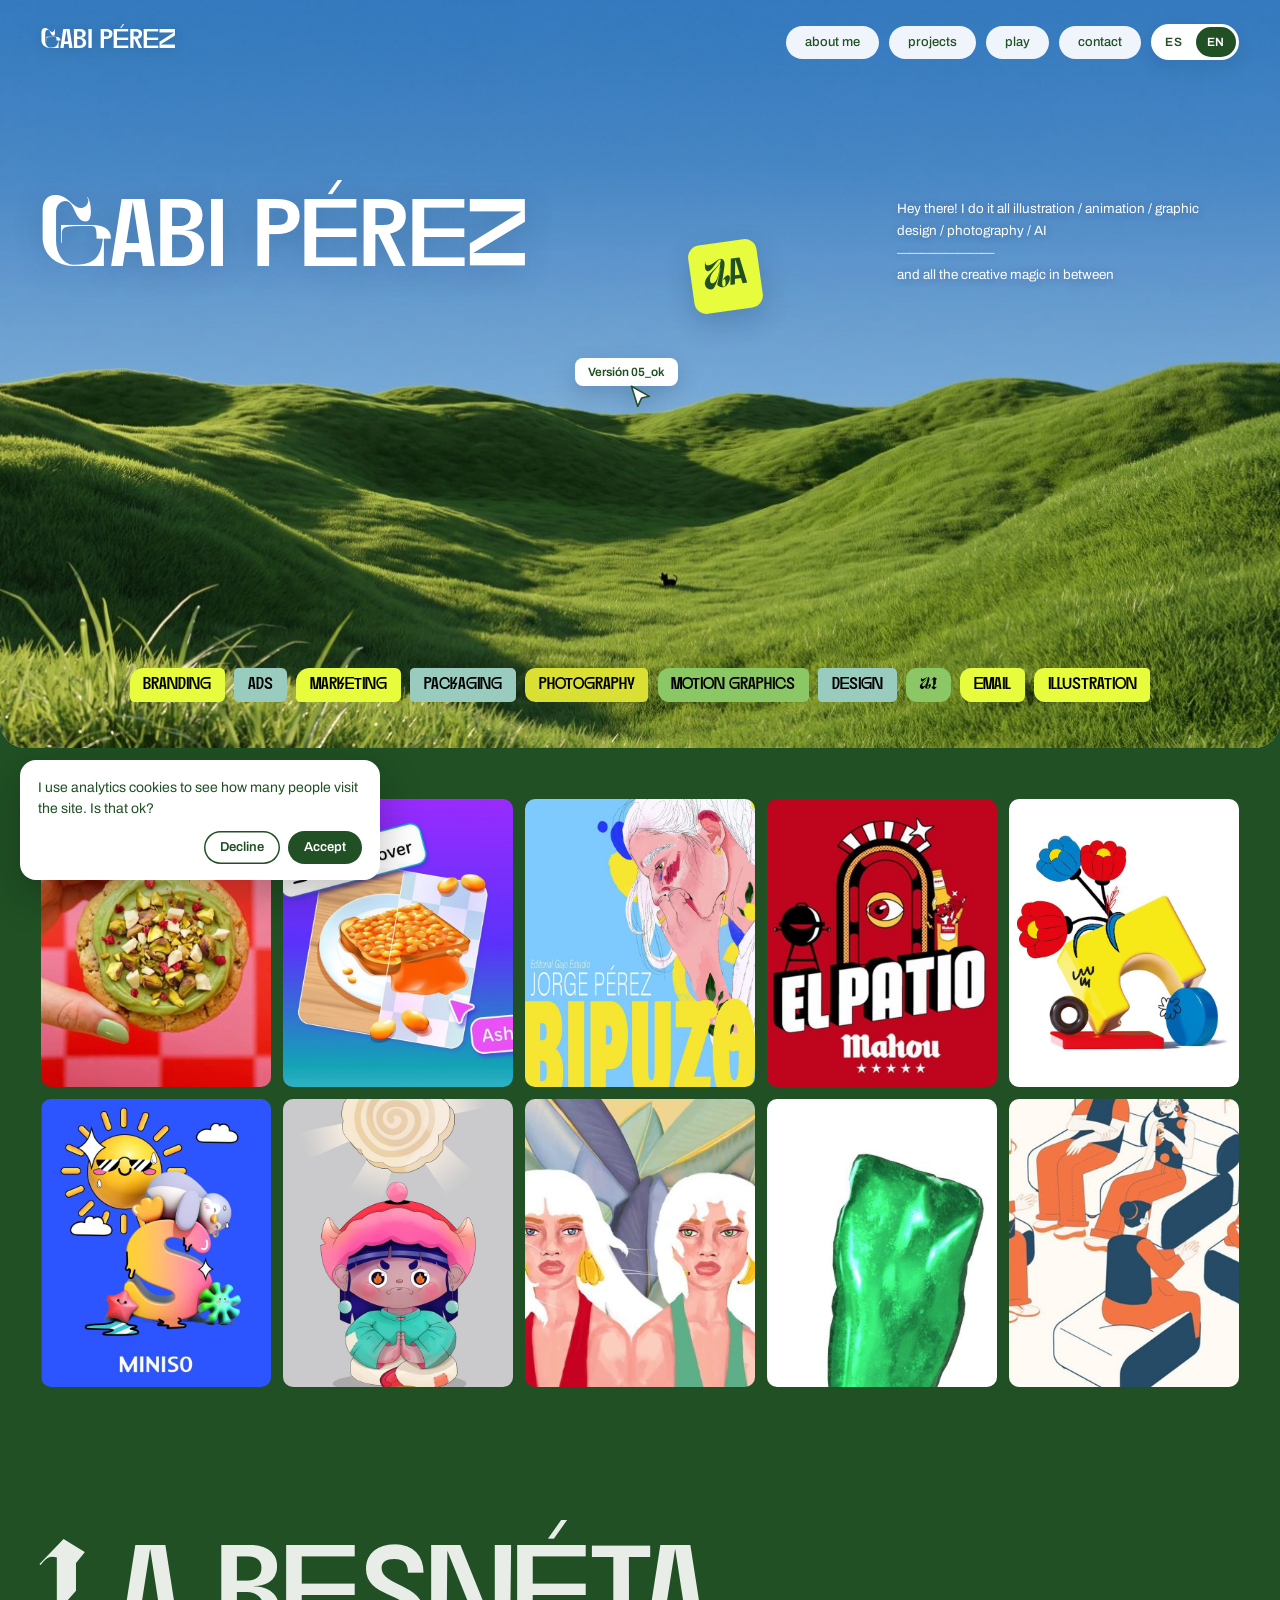
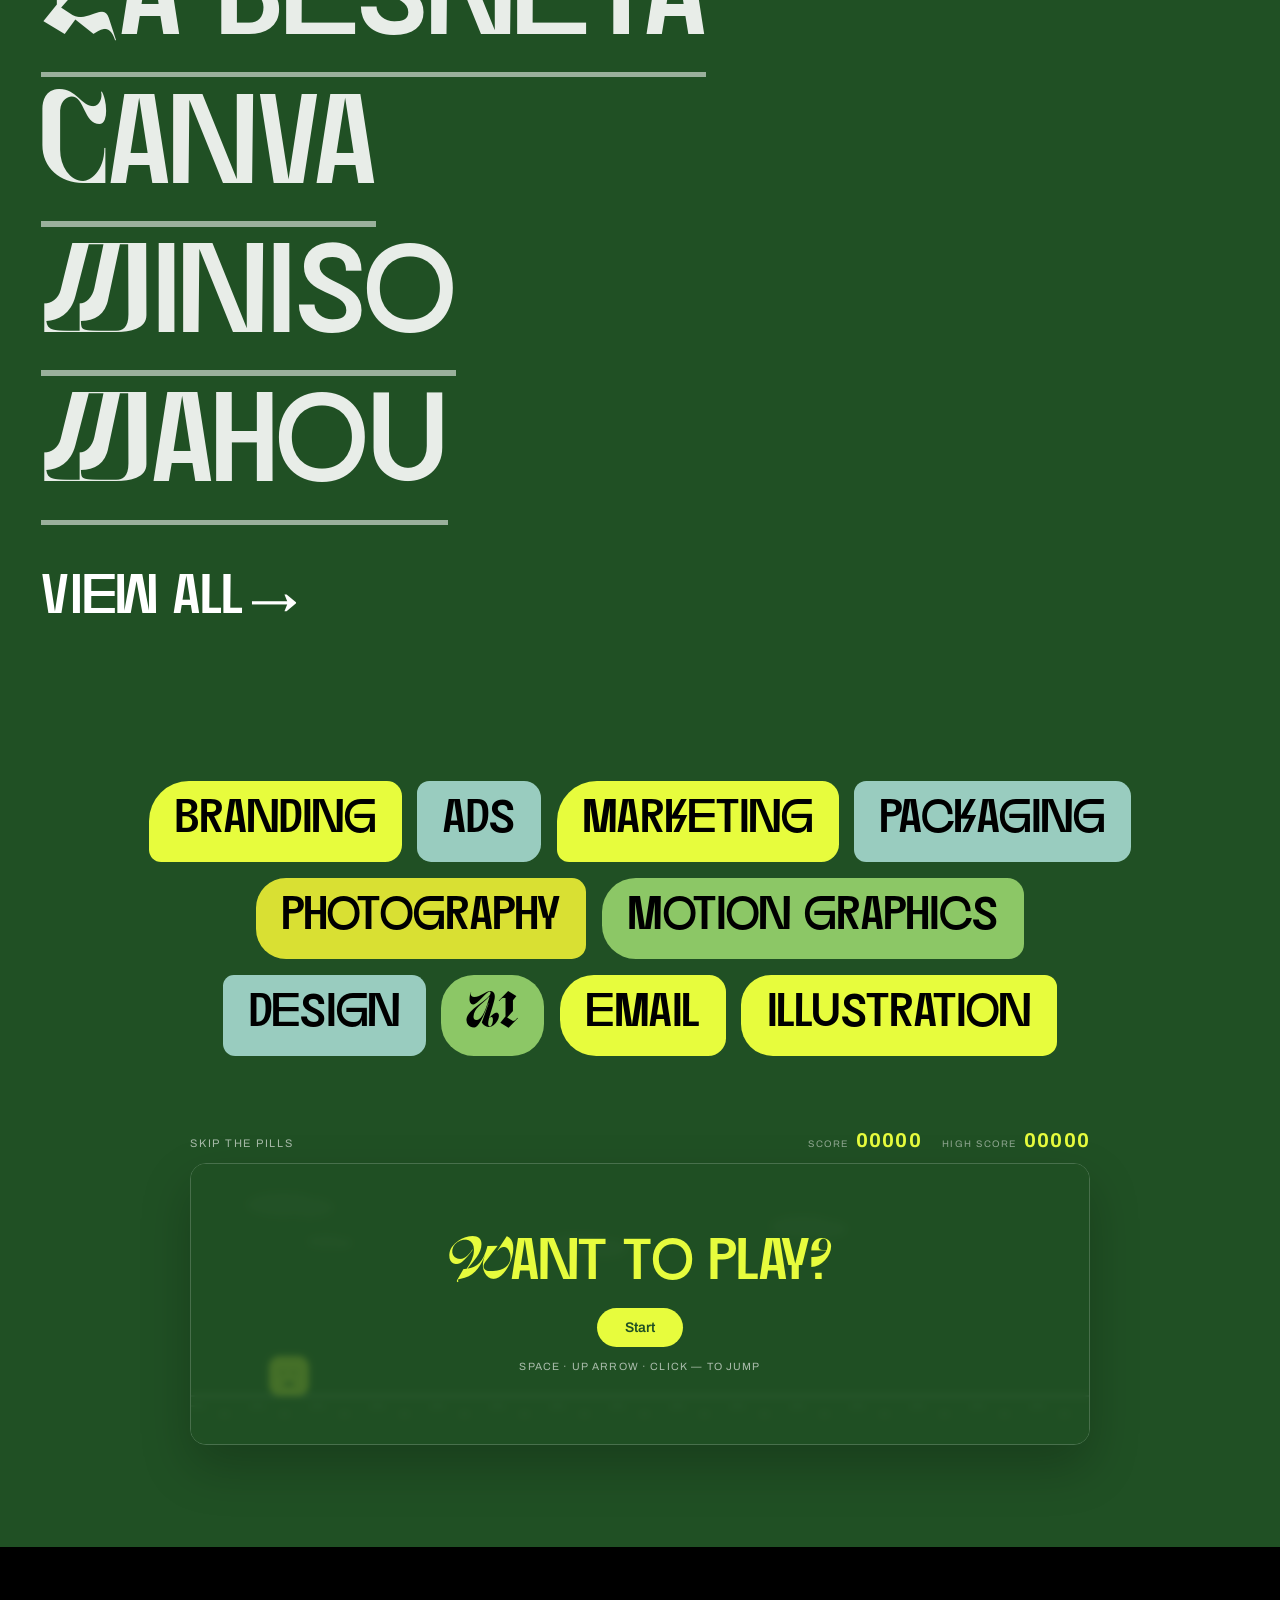
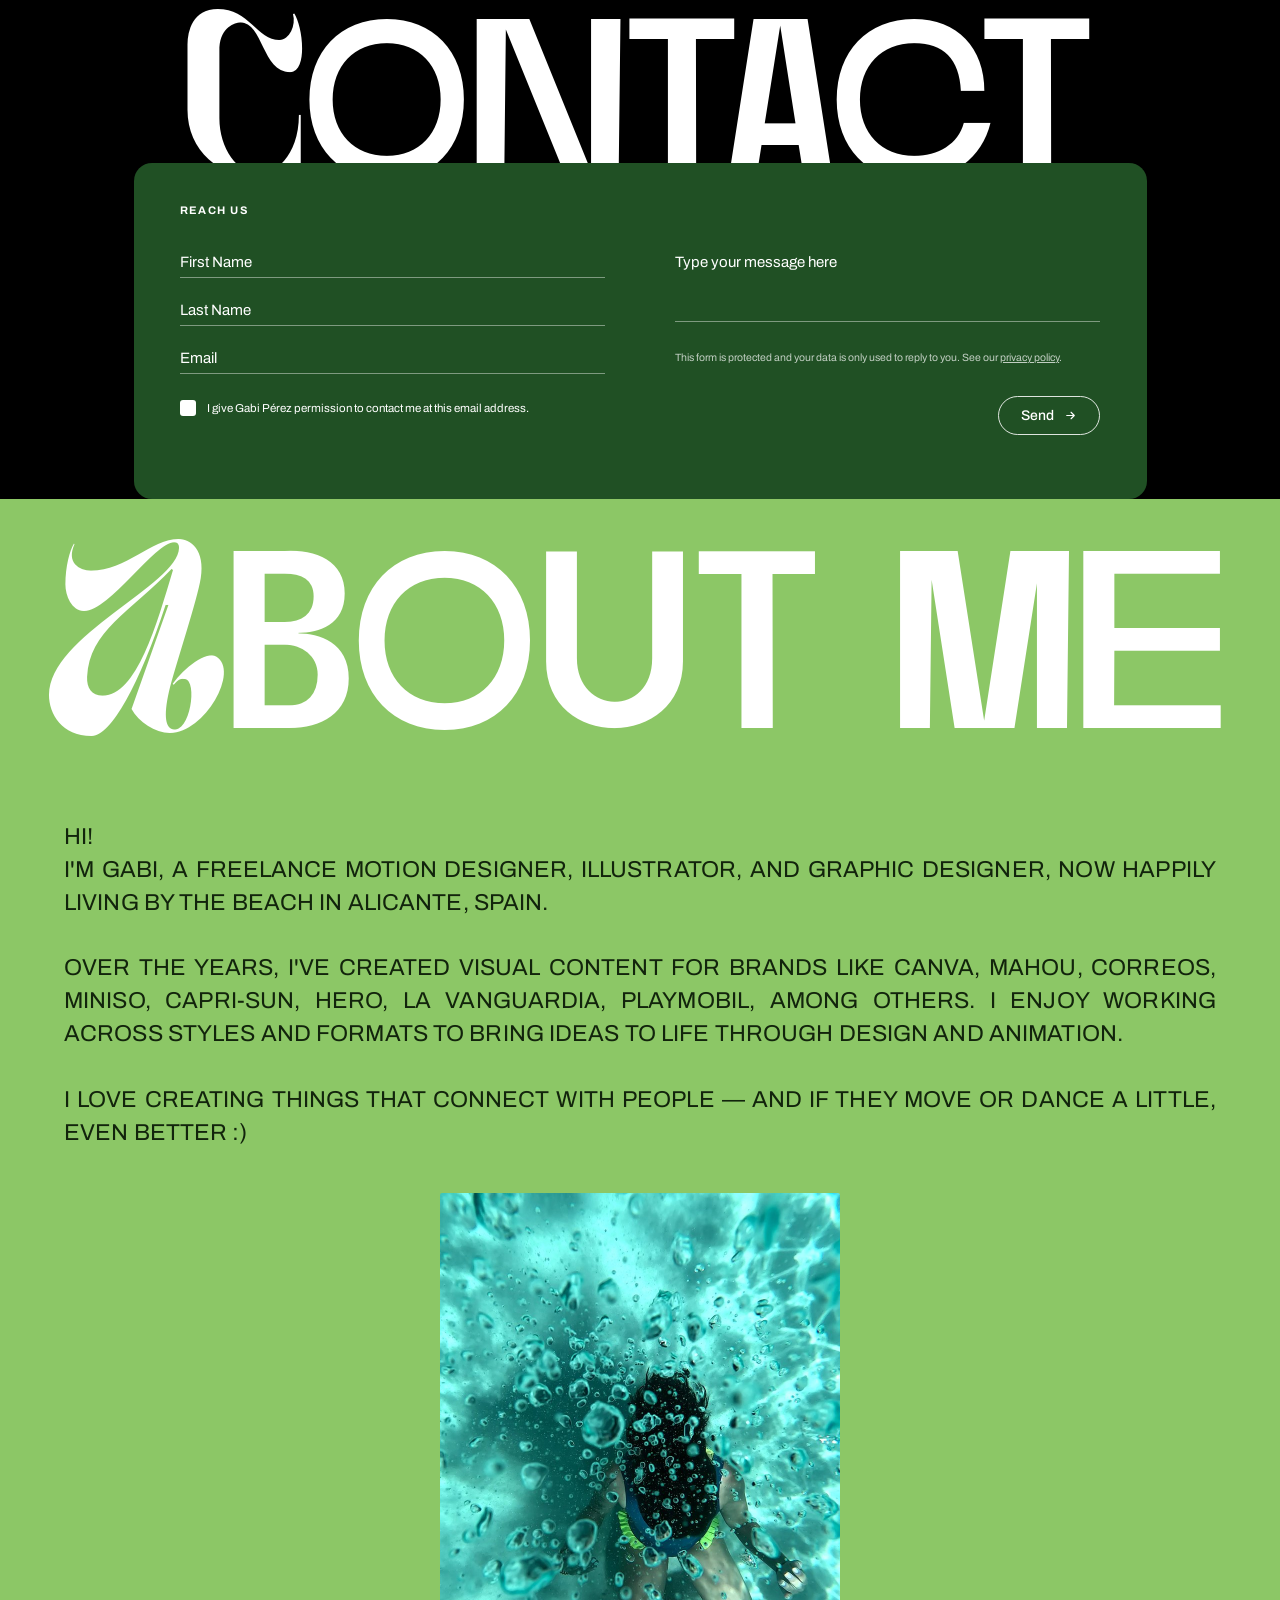
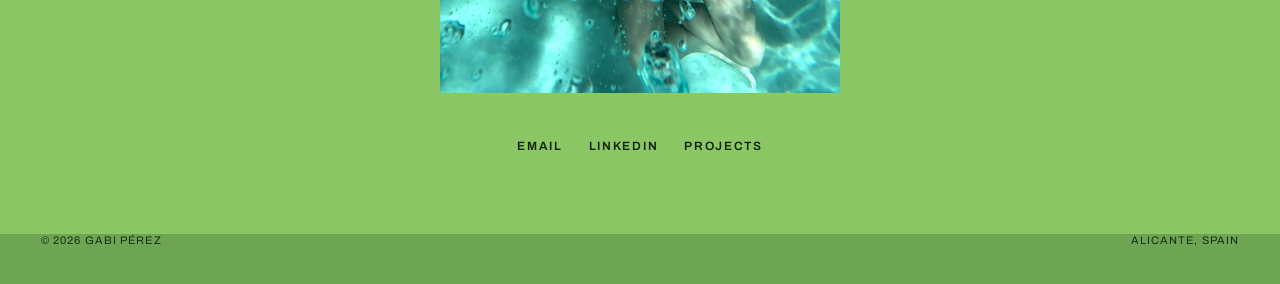
==== commit fde58eca: "Google Analytics con aviso de cookies" ====
--- a/index.html
+++ b/index.html
@@ -228,6 +228,7 @@
 
 <script src="js/projects.js"></script>
 <script src="js/i18n.js"></script>
+<script src="js/analytics.js"></script>
 <script src="js/site.js"></script>
 <script src="js/juego.js"></script>
 <script>document.getElementById("yr").textContent = new Date().getFullYear();</script>
--- a/css/style.css
+++ b/css/style.css
@@ -1172,3 +1172,16 @@
 .dest-item:focus-visible{outline:3px solid var(--lime);outline-offset:3px}
 @media (max-width:900px){ .dest-grid{grid-template-columns:repeat(2,1fr)} }
 @media (prefers-reduced-motion:reduce){ .dest-item img{transition:none} }
+
+/* ---------- aviso de cookies ---------- */
+.cookies{position:fixed;left:20px;bottom:20px;z-index:200;max-width:360px;background:var(--white);color:var(--green);
+  border-radius:16px;padding:18px 18px 16px;box-shadow:0 14px 40px rgba(0,0,0,.25);font-size:14px;line-height:1.45;
+  opacity:0;transform:translateY(16px);transition:opacity .35s,transform .45s var(--ease)}
+.cookies.on{opacity:1;transform:none}
+.ck-btns{display:flex;gap:8px;margin-top:12px;justify-content:flex-end}
+.cookies button{border:0;cursor:pointer;font:600 13px/1 'Archivo',sans-serif;padding:10px 16px;border-radius:999px}
+.ck-no{background:transparent;color:var(--green);box-shadow:inset 0 0 0 1.5px var(--green)}
+.ck-si{background:var(--green);color:var(--white)}
+.cookies button:focus-visible{outline:2px solid var(--lime);outline-offset:2px}
+.project-page .cookies{color:#111}
+@media (max-width:600px){.cookies{left:12px;right:12px;bottom:12px;max-width:none}}
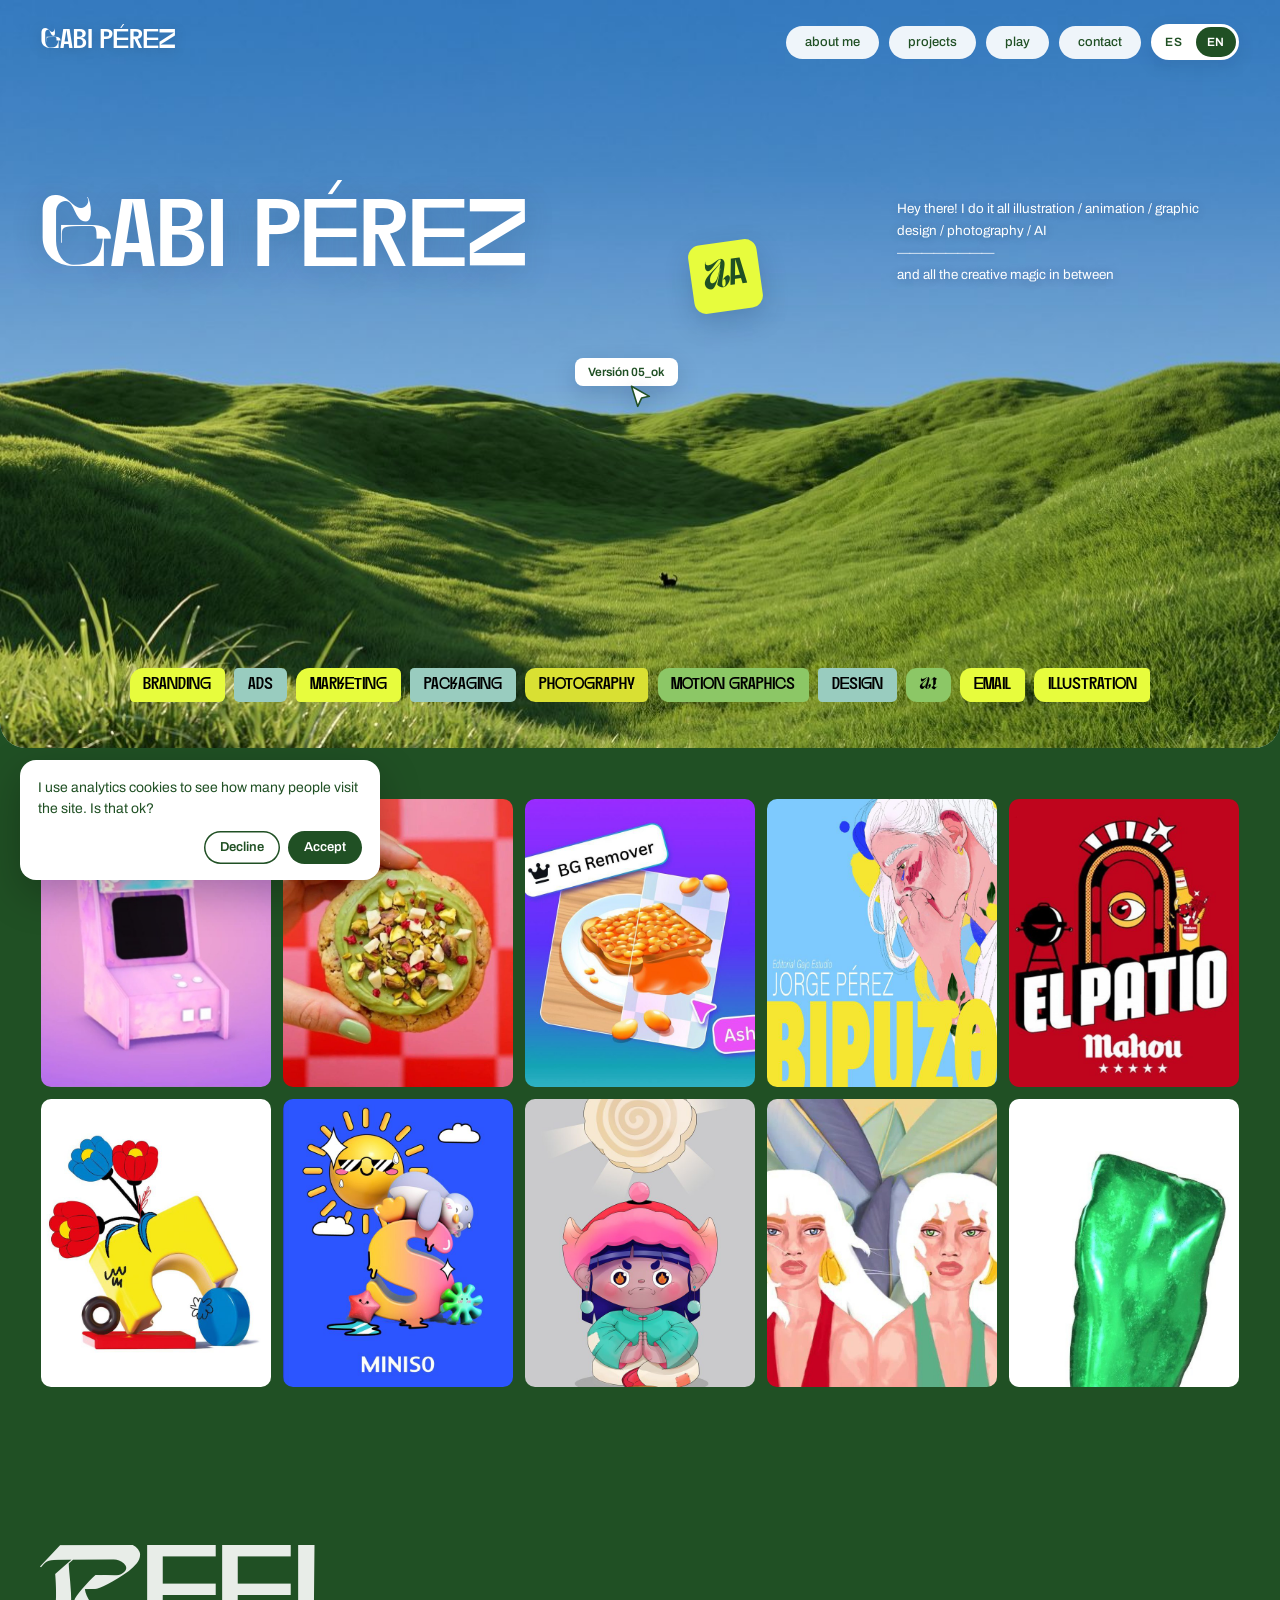
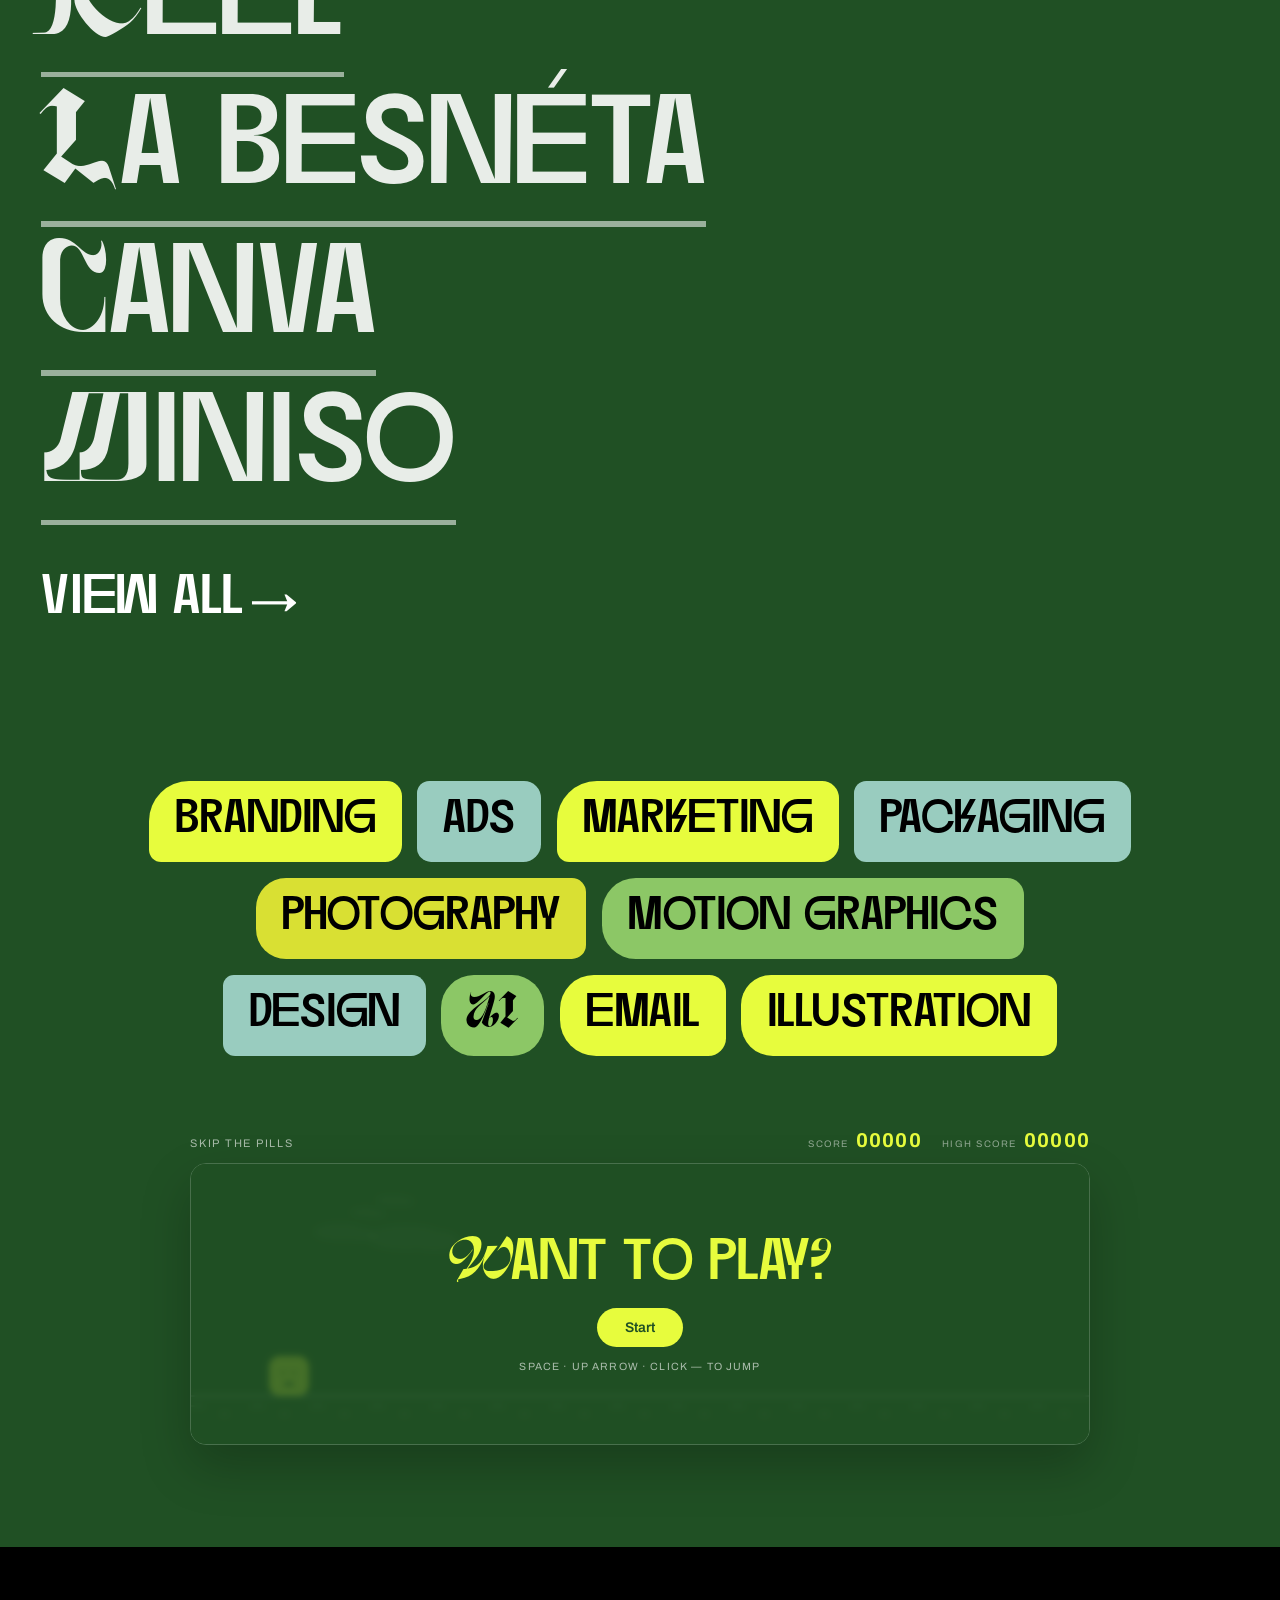
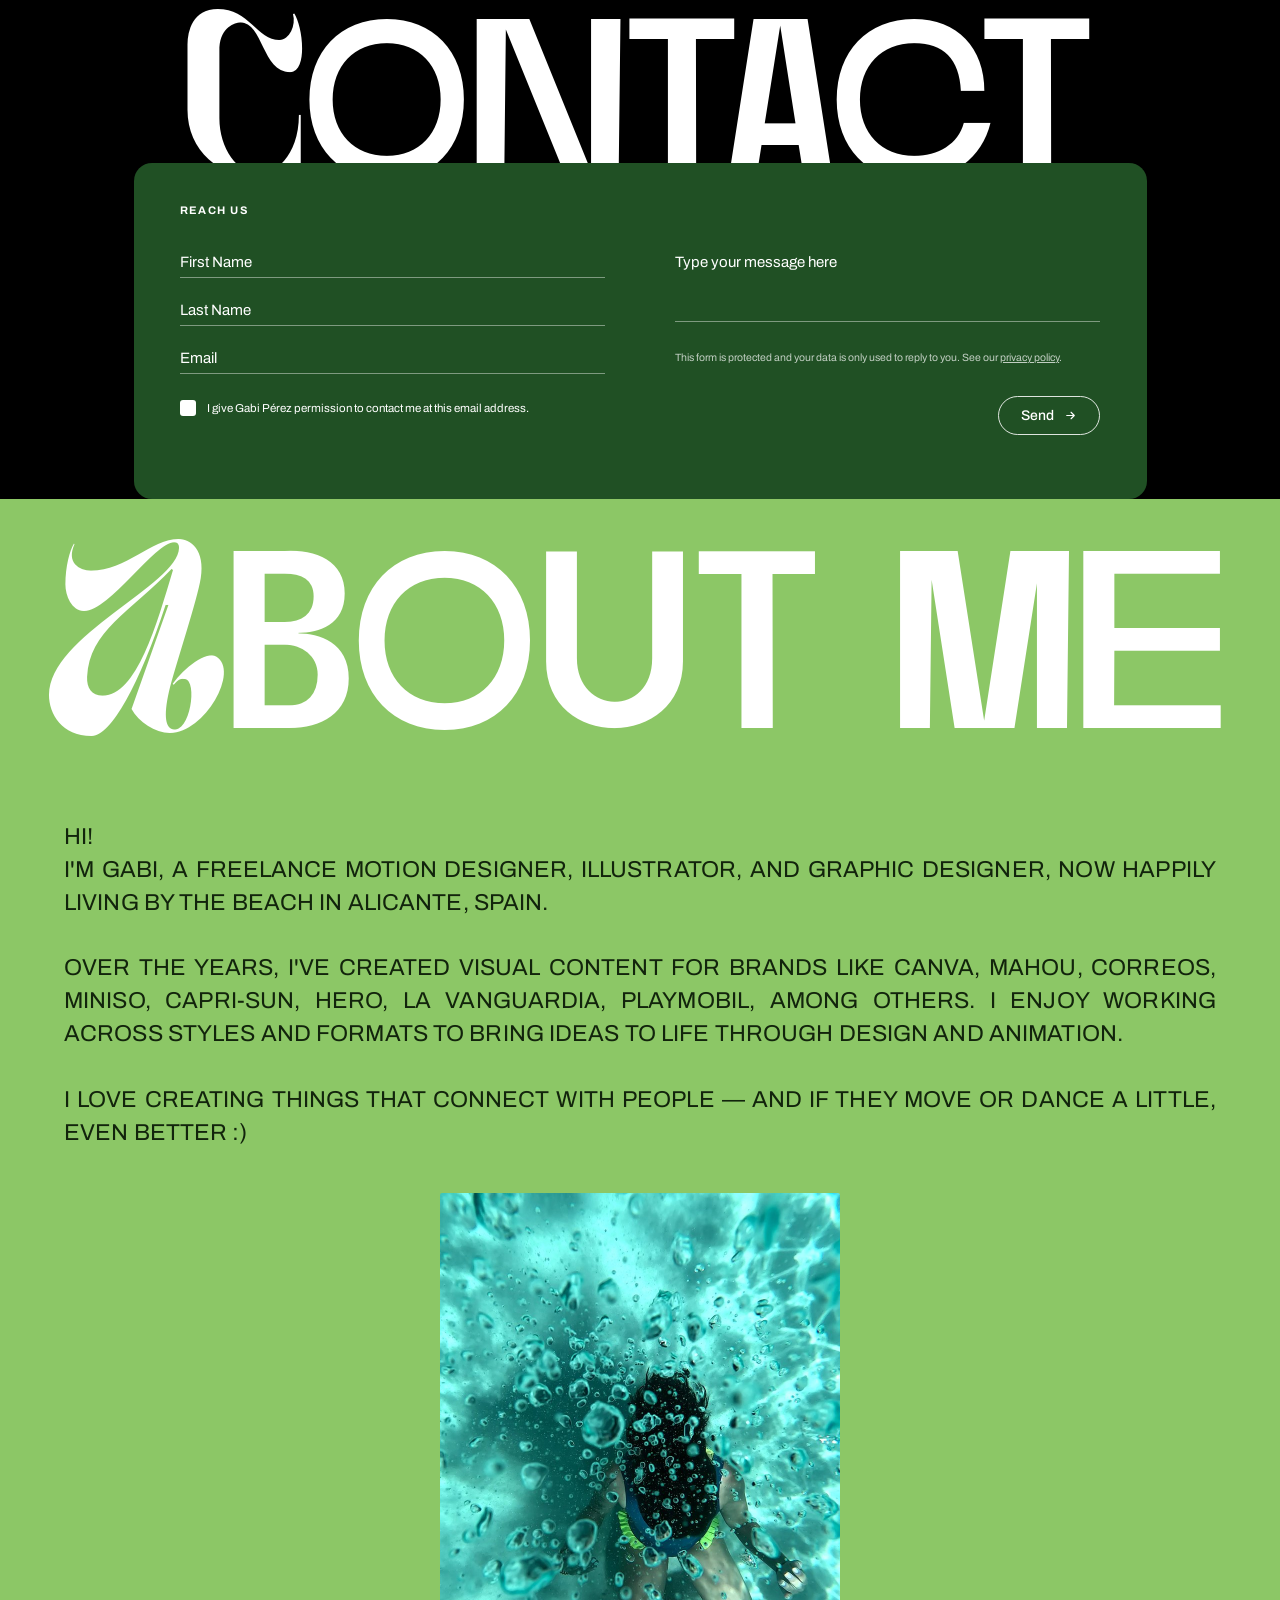
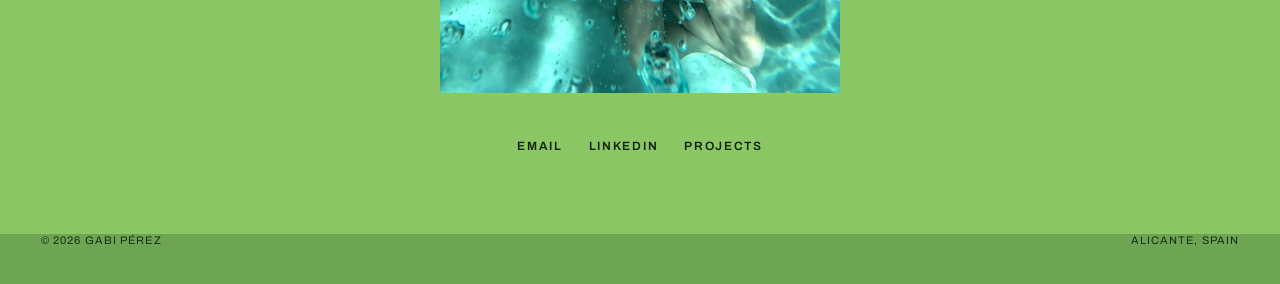
==== commit b5d35773: "Proyecto nuevo: Reel (mix de motion) con el vídeo de Vimeo Co-Authored-By: Claude Opus 5 <noreply@an" ====
--- a/index.html
+++ b/index.html
@@ -75,6 +75,7 @@
 <!-- ===================== LO MEJOR (mosaico sin textos) ===================== -->
 <section class="destacados" aria-label="Selección de trabajos">
   <div class="dest-grid">
+    <a class="dest-item" href="proyecto.html?p=reel" aria-label="Reel"><img src="img/caso/destacados/00-reel.jpg" alt="Reel" loading="lazy" decoding="async" width="640" height="800"></a>
     <a class="dest-item" href="proyecto.html?p=la-besneta" aria-label="La Besnéta"><img src="img/caso/destacados/01-la-besneta.jpg" alt="La Besnéta" loading="lazy" decoding="async" width="640" height="800"></a>
     <a class="dest-item" href="proyecto.html?p=canva-icons" aria-label="Canva"><img src="img/caso/destacados/02-canva-icons.jpg" alt="Canva" loading="lazy" decoding="async" width="640" height="800"></a>
     <a class="dest-item" href="proyecto.html?p=ilustraciones" aria-label="Ilustraciones"><img src="img/caso/destacados/03-ilustraciones.jpg" alt="Ilustraciones" loading="lazy" decoding="async" width="640" height="800"></a>
@@ -84,7 +85,6 @@
     <a class="dest-item" href="proyecto.html?p=tashi" aria-label="Tashi"><img src="img/caso/destacados/07-tashi.jpg" alt="Tashi" loading="lazy" decoding="async" width="640" height="800"></a>
     <a class="dest-item" href="proyecto.html?p=victoria" aria-label="Victoria"><img src="img/caso/destacados/08-victoria.jpg" alt="Victoria" loading="lazy" decoding="async" width="640" height="800"></a>
     <a class="dest-item" href="proyecto.html?p=kalk" aria-label="Kalk"><img src="img/caso/destacados/09-kalk.jpg" alt="Kalk" loading="lazy" decoding="async" width="640" height="800"></a>
-    <a class="dest-item" href="proyecto.html?p=pummba" aria-label="Pummba"><img src="img/caso/destacados/10-pummba.jpg" alt="Pummba" loading="lazy" decoding="async" width="640" height="800"></a>
   </div>
 </section>
 
